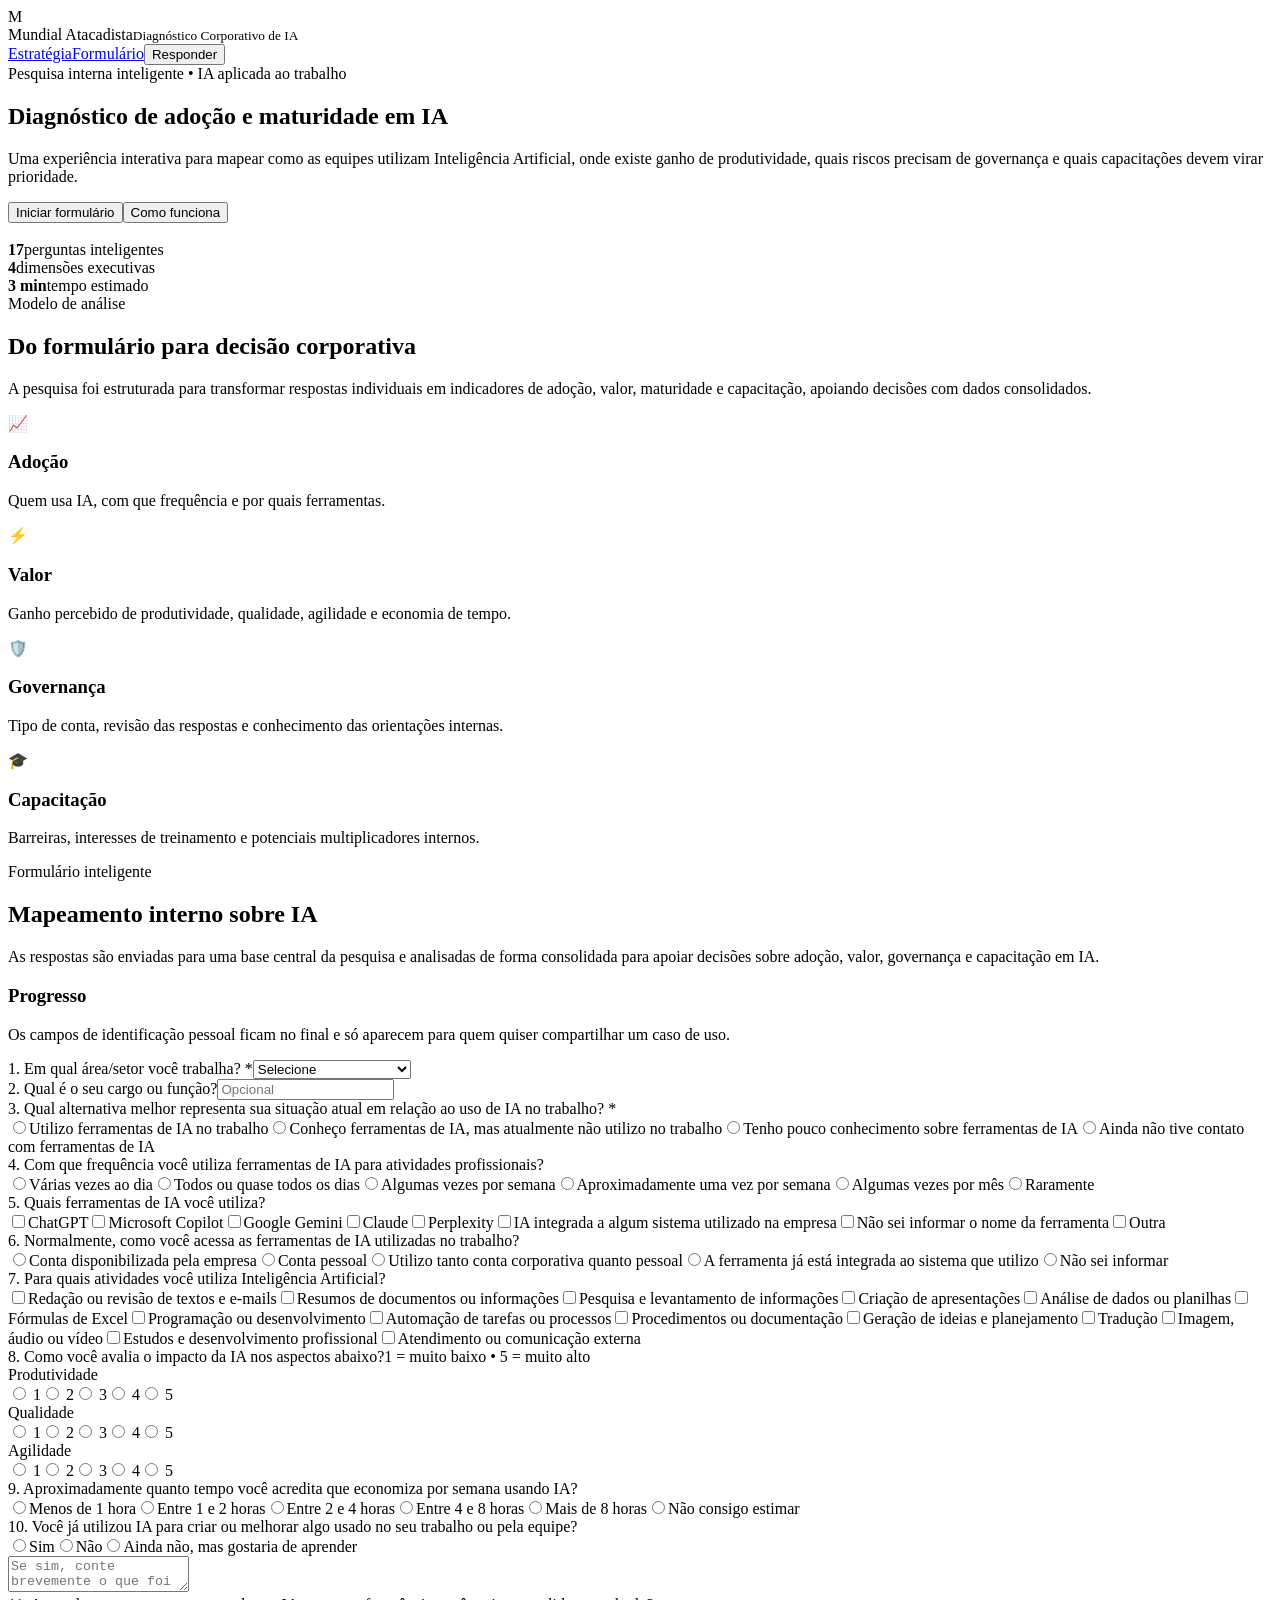
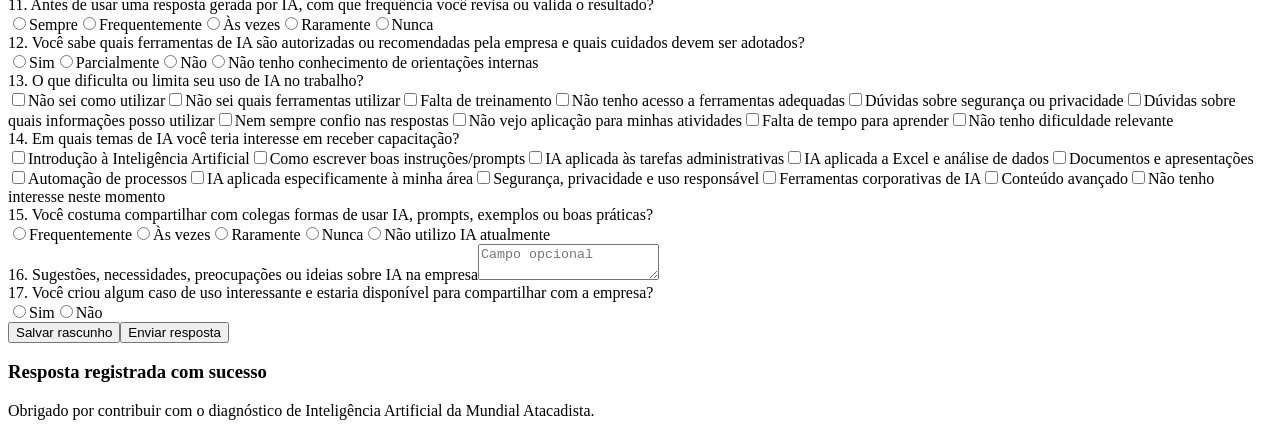
==== index.html @ cc5efcb1 "feat: publicar formulário de diagnóstico de IA" ====
<!doctype html>
<html lang="pt-BR">
<head>
  <meta charset="utf-8" />
  <meta name="viewport" content="width=device-width, initial-scale=1, viewport-fit=cover" />
  <meta name="theme-color" content="#050b18" />
  <title>Mundial Atacadista | Diagnóstico de IA</title>
  <meta name="description" content="Pesquisa corporativa sobre adoção, valor, governança e capacitação em Inteligência Artificial." />
  <link rel="stylesheet" href="assets/styles.css" />
</head>
<body>
  <div class="aurora"></div><div class="particles"></div><div class="confetti" id="confetti"></div>
  <header>
    <nav class="nav">
      <div class="brand"><div class="logo">M</div><div>Mundial Atacadista<small>Diagnóstico Corporativo de IA</small></div></div>
      <div class="navlinks"><a href="#diagnostico">Estratégia</a><a href="#formulario">Formulário</a><button class="cta" onclick="document.querySelector('#formulario').scrollIntoView()">Responder</button></div>
    </nav>
  </header>
  <main>
<section class="hero">
<div>
<span class="kicker"><span class="pulse"></span> Pesquisa interna inteligente • IA aplicada ao trabalho</span>
<h1>Diagnóstico de <span>adoção e maturidade</span> em IA</h1>
<p class="lead">Uma experiência interativa para mapear como as equipes utilizam Inteligência Artificial, onde existe ganho de produtividade, quais riscos precisam de governança e quais capacitações devem virar prioridade.</p>
<div class="hero-actions"><button class="cta" onclick="document.querySelector('#formulario').scrollIntoView()">Iniciar formulário</button><button class="secondary" onclick="document.querySelector('#diagnostico').scrollIntoView()">Como funciona</button></div>
</div>
<div aria-hidden="true" class="hero-art"><img alt="" src="assets/hero-ai-logistica.webp"/><div class="orb o1"></div><div class="orb o2"></div><div class="scan"></div><div class="floating-card"><div class="metric-row"><div class="mini"><b id="heroRespondents">17</b><span>perguntas inteligentes</span></div><div class="mini"><b>4</b><span>dimensões executivas</span></div><div class="mini"><b>3 min</b><span>tempo estimado</span></div></div></div></div>
</section><section class="reveal" id="diagnostico">
<div class="section-head"><div><span class="pill">Modelo de análise</span><h2>Do formulário para decisão corporativa</h2></div><p>A pesquisa foi estruturada para transformar respostas individuais em indicadores de adoção, valor, maturidade e capacitação, apoiando decisões com dados consolidados.</p></div>
<div class="grid four"><article class="card"><div class="icon">📈</div><h3>Adoção</h3><p>Quem usa IA, com que frequência e por quais ferramentas.</p></article><article class="card"><div class="icon">⚡</div><h3>Valor</h3><p>Ganho percebido de produtividade, qualidade, agilidade e economia de tempo.</p></article><article class="card"><div class="icon">🛡️</div><h3>Governança</h3><p>Tipo de conta, revisão das respostas e conhecimento das orientações internas.</p></article><article class="card"><div class="icon">🎓</div><h3>Capacitação</h3><p>Barreiras, interesses de treinamento e potenciais multiplicadores internos.</p></article></div>
</section><section class="reveal" id="formulario">
<div class="section-head"><div><span class="pill">Formulário inteligente</span><h2>Mapeamento interno sobre IA</h2></div><p>As respostas são enviadas para uma base central da pesquisa e analisadas de forma consolidada para apoiar decisões sobre adoção, valor, governança e capacitação em IA.</p></div>
<div class="form-shell">
<aside class="card aside"><h3>Progresso</h3><div class="progress-wrap"><div class="progress-bar" id="progressBar"></div></div><div class="step-list" id="stepList"></div><p class="footer-note">Os campos de identificação pessoal ficam no final e só aparecem para quem quiser compartilhar um caso de uso.</p></aside>
<div>
<form id="aiForm">
<div class="question" data-step="Identificação"><label class="qtitle">1. Em qual área/setor você trabalha? *</label><select name="setor" required><option value="">Selecione</option><option>Administrativo</option><option>Comercial</option><option>Compras</option><option>Contabilidade</option><option>Departamento Pessoal</option><option>Diretoria</option><option>Estoque</option><option>Financeiro</option><option>Fiscal</option><option>Logística</option><option>RH</option><option>TI</option><option>Vendas</option><option>Outro</option></select></div>
<div class="question" data-step="Identificação"><label class="qtitle">2. Qual é o seu cargo ou função?</label><input name="cargo" placeholder="Opcional" type="text"/></div>
<div class="question" data-step="Adoção"><label class="qtitle">3. Qual alternativa melhor representa sua situação atual em relação ao uso de IA no trabalho? *</label><div class="options"><label class="option"><input name="situacao" required type="radio" value="Utilizo ferramentas de IA no trabalho"/>Utilizo ferramentas de IA no trabalho</label><label class="option"><input name="situacao" type="radio" value="Conheço, mas não utilizo no trabalho"/>Conheço ferramentas de IA, mas atualmente não utilizo no trabalho</label><label class="option"><input name="situacao" type="radio" value="Tenho pouco conhecimento"/>Tenho pouco conhecimento sobre ferramentas de IA</label><label class="option"><input name="situacao" type="radio" value="Ainda não tive contato"/>Ainda não tive contato com ferramentas de IA</label></div></div>
<div class="question user-only" data-step="Adoção"><label class="qtitle">4. Com que frequência você utiliza ferramentas de IA para atividades profissionais?</label><div class="options cols"><label class="option"><input name="frequencia" type="radio" value="Várias vezes ao dia"/>Várias vezes ao dia</label><label class="option"><input name="frequencia" type="radio" value="Todos ou quase todos os dias"/>Todos ou quase todos os dias</label><label class="option"><input name="frequencia" type="radio" value="Algumas vezes por semana"/>Algumas vezes por semana</label><label class="option"><input name="frequencia" type="radio" value="Aproximadamente uma vez por semana"/>Aproximadamente uma vez por semana</label><label class="option"><input name="frequencia" type="radio" value="Algumas vezes por mês"/>Algumas vezes por mês</label><label class="option"><input name="frequencia" type="radio" value="Raramente"/>Raramente</label></div></div>
<div class="question user-only" data-step="Ferramentas"><label class="qtitle">5. Quais ferramentas de IA você utiliza?</label><div class="options cols" data-checkgroup="ferramentas"><label class="option"><input name="ferramentas" type="checkbox" value="ChatGPT"/>ChatGPT</label><label class="option"><input name="ferramentas" type="checkbox" value="Microsoft Copilot"/>Microsoft Copilot</label><label class="option"><input name="ferramentas" type="checkbox" value="Google Gemini"/>Google Gemini</label><label class="option"><input name="ferramentas" type="checkbox" value="Claude"/>Claude</label><label class="option"><input name="ferramentas" type="checkbox" value="Perplexity"/>Perplexity</label><label class="option"><input name="ferramentas" type="checkbox" value="IA integrada a sistema da empresa"/>IA integrada a algum sistema utilizado na empresa</label><label class="option"><input name="ferramentas" type="checkbox" value="Não sei informar"/>Não sei informar o nome da ferramenta</label><label class="option"><input name="ferramentas" type="checkbox" value="Outra"/>Outra</label></div></div>
<div class="question user-only" data-step="Governança"><label class="qtitle">6. Normalmente, como você acessa as ferramentas de IA utilizadas no trabalho?</label><div class="options"><label class="option"><input name="acesso" type="radio" value="Conta disponibilizada pela empresa"/>Conta disponibilizada pela empresa</label><label class="option"><input name="acesso" type="radio" value="Conta pessoal"/>Conta pessoal</label><label class="option"><input name="acesso" type="radio" value="Conta corporativa e pessoal"/>Utilizo tanto conta corporativa quanto pessoal</label><label class="option"><input name="acesso" type="radio" value="Integrada ao sistema"/>A ferramenta já está integrada ao sistema que utilizo</label><label class="option"><input name="acesso" type="radio" value="Não sei informar"/>Não sei informar</label></div></div>
<div class="question user-only" data-step="Uso"><label class="qtitle">7. Para quais atividades você utiliza Inteligência Artificial?</label><div class="options cols"><label class="option"><input name="atividades" type="checkbox" value="Redação ou revisão"/>Redação ou revisão de textos e e-mails</label><label class="option"><input name="atividades" type="checkbox" value="Resumos"/>Resumos de documentos ou informações</label><label class="option"><input name="atividades" type="checkbox" value="Pesquisa"/>Pesquisa e levantamento de informações</label><label class="option"><input name="atividades" type="checkbox" value="Apresentações"/>Criação de apresentações</label><label class="option"><input name="atividades" type="checkbox" value="Dados e planilhas"/>Análise de dados ou planilhas</label><label class="option"><input name="atividades" type="checkbox" value="Excel"/>Fórmulas de Excel</label><label class="option"><input name="atividades" type="checkbox" value="Programação"/>Programação ou desenvolvimento</label><label class="option"><input name="atividades" type="checkbox" value="Automação"/>Automação de tarefas ou processos</label><label class="option"><input name="atividades" type="checkbox" value="Procedimentos"/>Procedimentos ou documentação</label><label class="option"><input name="atividades" type="checkbox" value="Ideias e planejamento"/>Geração de ideias e planejamento</label><label class="option"><input name="atividades" type="checkbox" value="Tradução"/>Tradução</label><label class="option"><input name="atividades" type="checkbox" value="Imagem/áudio/vídeo"/>Imagem, áudio ou vídeo</label><label class="option"><input name="atividades" type="checkbox" value="Estudos"/>Estudos e desenvolvimento profissional</label><label class="option"><input name="atividades" type="checkbox" value="Atendimento"/>Atendimento ou comunicação externa</label></div></div>
<div class="question user-only" data-step="Valor"><label class="qtitle">8. Como você avalia o impacto da IA nos aspectos abaixo?</label><span class="hint">1 = muito baixo • 5 = muito alto</span><div class="scale"><div class="aspect">Produtividade</div><label><input name="produtividade" type="radio" value="1"/> 1</label><label><input name="produtividade" type="radio" value="2"/> 2</label><label><input name="produtividade" type="radio" value="3"/> 3</label><label><input name="produtividade" type="radio" value="4"/> 4</label><label><input name="produtividade" type="radio" value="5"/> 5</label><div class="aspect">Qualidade</div><label><input name="qualidade" type="radio" value="1"/> 1</label><label><input name="qualidade" type="radio" value="2"/> 2</label><label><input name="qualidade" type="radio" value="3"/> 3</label><label><input name="qualidade" type="radio" value="4"/> 4</label><label><input name="qualidade" type="radio" value="5"/> 5</label><div class="aspect">Agilidade</div><label><input name="agilidade" type="radio" value="1"/> 1</label><label><input name="agilidade" type="radio" value="2"/> 2</label><label><input name="agilidade" type="radio" value="3"/> 3</label><label><input name="agilidade" type="radio" value="4"/> 4</label><label><input name="agilidade" type="radio" value="5"/> 5</label></div></div>
<div class="question user-only" data-step="Valor"><label class="qtitle">9. Aproximadamente quanto tempo você acredita que economiza por semana usando IA?</label><div class="options cols"><label class="option"><input name="tempo" type="radio" value="Menos de 1 hora"/>Menos de 1 hora</label><label class="option"><input name="tempo" type="radio" value="1 a 2 horas"/>Entre 1 e 2 horas</label><label class="option"><input name="tempo" type="radio" value="2 a 4 horas"/>Entre 2 e 4 horas</label><label class="option"><input name="tempo" type="radio" value="4 a 8 horas"/>Entre 4 e 8 horas</label><label class="option"><input name="tempo" type="radio" value="Mais de 8 horas"/>Mais de 8 horas</label><label class="option"><input name="tempo" type="radio" value="Não consigo estimar"/>Não consigo estimar</label></div></div>
<div class="question user-only" data-step="Casos"><label class="qtitle">10. Você já utilizou IA para criar ou melhorar algo usado no seu trabalho ou pela equipe?</label><div class="options"><label class="option"><input name="criou" type="radio" value="Sim"/>Sim</label><label class="option"><input name="criou" type="radio" value="Não"/>Não</label><label class="option"><input name="criou" type="radio" value="Ainda não, mas gostaria de aprender"/>Ainda não, mas gostaria de aprender</label></div><textarea name="caso" placeholder="Se sim, conte brevemente o que foi criado ou melhorado. Opcional."></textarea></div>
<div class="question user-only" data-step="Governança"><label class="qtitle">11. Antes de usar uma resposta gerada por IA, com que frequência você revisa ou valida o resultado?</label><div class="options cols"><label class="option"><input name="revisao" type="radio" value="Sempre"/>Sempre</label><label class="option"><input name="revisao" type="radio" value="Frequentemente"/>Frequentemente</label><label class="option"><input name="revisao" type="radio" value="Às vezes"/>Às vezes</label><label class="option"><input name="revisao" type="radio" value="Raramente"/>Raramente</label><label class="option"><input name="revisao" type="radio" value="Nunca"/>Nunca</label></div></div>
<div class="question" data-step="Governança"><label class="qtitle">12. Você sabe quais ferramentas de IA são autorizadas ou recomendadas pela empresa e quais cuidados devem ser adotados?</label><div class="options"><label class="option"><input name="orientacao" type="radio" value="Sim"/>Sim</label><label class="option"><input name="orientacao" type="radio" value="Parcialmente"/>Parcialmente</label><label class="option"><input name="orientacao" type="radio" value="Não"/>Não</label><label class="option"><input name="orientacao" type="radio" value="Não tenho conhecimento de orientações internas"/>Não tenho conhecimento de orientações internas</label></div></div>
<div class="question" data-step="Barreiras"><label class="qtitle">13. O que dificulta ou limita seu uso de IA no trabalho?</label><div class="options cols"><label class="option"><input name="barreiras" type="checkbox" value="Não sei como utilizar"/>Não sei como utilizar</label><label class="option"><input name="barreiras" type="checkbox" value="Não sei quais ferramentas usar"/>Não sei quais ferramentas utilizar</label><label class="option"><input name="barreiras" type="checkbox" value="Falta de treinamento"/>Falta de treinamento</label><label class="option"><input name="barreiras" type="checkbox" value="Falta de acesso"/>Não tenho acesso a ferramentas adequadas</label><label class="option"><input name="barreiras" type="checkbox" value="Segurança ou privacidade"/>Dúvidas sobre segurança ou privacidade</label><label class="option"><input name="barreiras" type="checkbox" value="Uso de informações corporativas"/>Dúvidas sobre quais informações posso utilizar</label><label class="option"><input name="barreiras" type="checkbox" value="Confiança nas respostas"/>Nem sempre confio nas respostas</label><label class="option"><input name="barreiras" type="checkbox" value="Não vejo aplicação"/>Não vejo aplicação para minhas atividades</label><label class="option"><input name="barreiras" type="checkbox" value="Falta de tempo"/>Falta de tempo para aprender</label><label class="option"><input name="barreiras" type="checkbox" value="Nenhuma dificuldade relevante"/>Não tenho dificuldade relevante</label></div></div>
<div class="question" data-step="Capacitação"><label class="qtitle">14. Em quais temas de IA você teria interesse em receber capacitação?</label><div class="options cols"><label class="option"><input name="capacitacao" type="checkbox" value="Introdução à IA"/>Introdução à Inteligência Artificial</label><label class="option"><input name="capacitacao" type="checkbox" value="Prompts"/>Como escrever boas instruções/prompts</label><label class="option"><input name="capacitacao" type="checkbox" value="Tarefas administrativas"/>IA aplicada às tarefas administrativas</label><label class="option"><input name="capacitacao" type="checkbox" value="Excel e dados"/>IA aplicada a Excel e análise de dados</label><label class="option"><input name="capacitacao" type="checkbox" value="Documentos e apresentações"/>Documentos e apresentações</label><label class="option"><input name="capacitacao" type="checkbox" value="Automação de processos"/>Automação de processos</label><label class="option"><input name="capacitacao" type="checkbox" value="IA por área"/>IA aplicada especificamente à minha área</label><label class="option"><input name="capacitacao" type="checkbox" value="Uso responsável"/>Segurança, privacidade e uso responsável</label><label class="option"><input name="capacitacao" type="checkbox" value="Ferramentas corporativas"/>Ferramentas corporativas de IA</label><label class="option"><input name="capacitacao" type="checkbox" value="Avançado"/>Conteúdo avançado</label><label class="option"><input name="capacitacao" type="checkbox" value="Sem interesse"/>Não tenho interesse neste momento</label></div></div>
<div class="question" data-step="Cultura"><label class="qtitle">15. Você costuma compartilhar com colegas formas de usar IA, prompts, exemplos ou boas práticas?</label><div class="options cols"><label class="option"><input name="compartilha" type="radio" value="Frequentemente"/>Frequentemente</label><label class="option"><input name="compartilha" type="radio" value="Às vezes"/>Às vezes</label><label class="option"><input name="compartilha" type="radio" value="Raramente"/>Raramente</label><label class="option"><input name="compartilha" type="radio" value="Nunca"/>Nunca</label><label class="option"><input name="compartilha" type="radio" value="Não utilizo IA atualmente"/>Não utilizo IA atualmente</label></div></div>
<div class="question" data-step="Sugestões"><label class="qtitle">16. Sugestões, necessidades, preocupações ou ideias sobre IA na empresa</label><textarea name="sugestao" placeholder="Campo opcional"></textarea></div>
<div class="question" data-step="Multiplicadores"><label class="qtitle">17. Você criou algum caso de uso interessante e estaria disponível para compartilhar com a empresa?</label><div class="options"><label class="option"><input name="multiplicador" type="radio" value="Sim"/>Sim</label><label class="option"><input name="multiplicador" type="radio" value="Não"/>Não</label></div><div class="hidden" id="contactFields" style="margin-top:14px;display:none"><input name="nome" placeholder="Nome" type="text"/><br/><br/><input name="contato" placeholder="Contato corporativo" type="text"/></div></div>
<div class="form-actions"><button class="secondary" id="saveDraft" type="button">Salvar rascunho</button><button class="cta" type="submit">Enviar resposta</button></div>
</form>
<div class="success" id="success"><h3>Resposta registrada com sucesso</h3><p>Obrigado por contribuir com o diagnóstico de Inteligência Artificial da Mundial Atacadista.</p></div>
</div>
</div>
</section>
  </main>
  <script src="assets/public.js"></script>
</body>
</html>
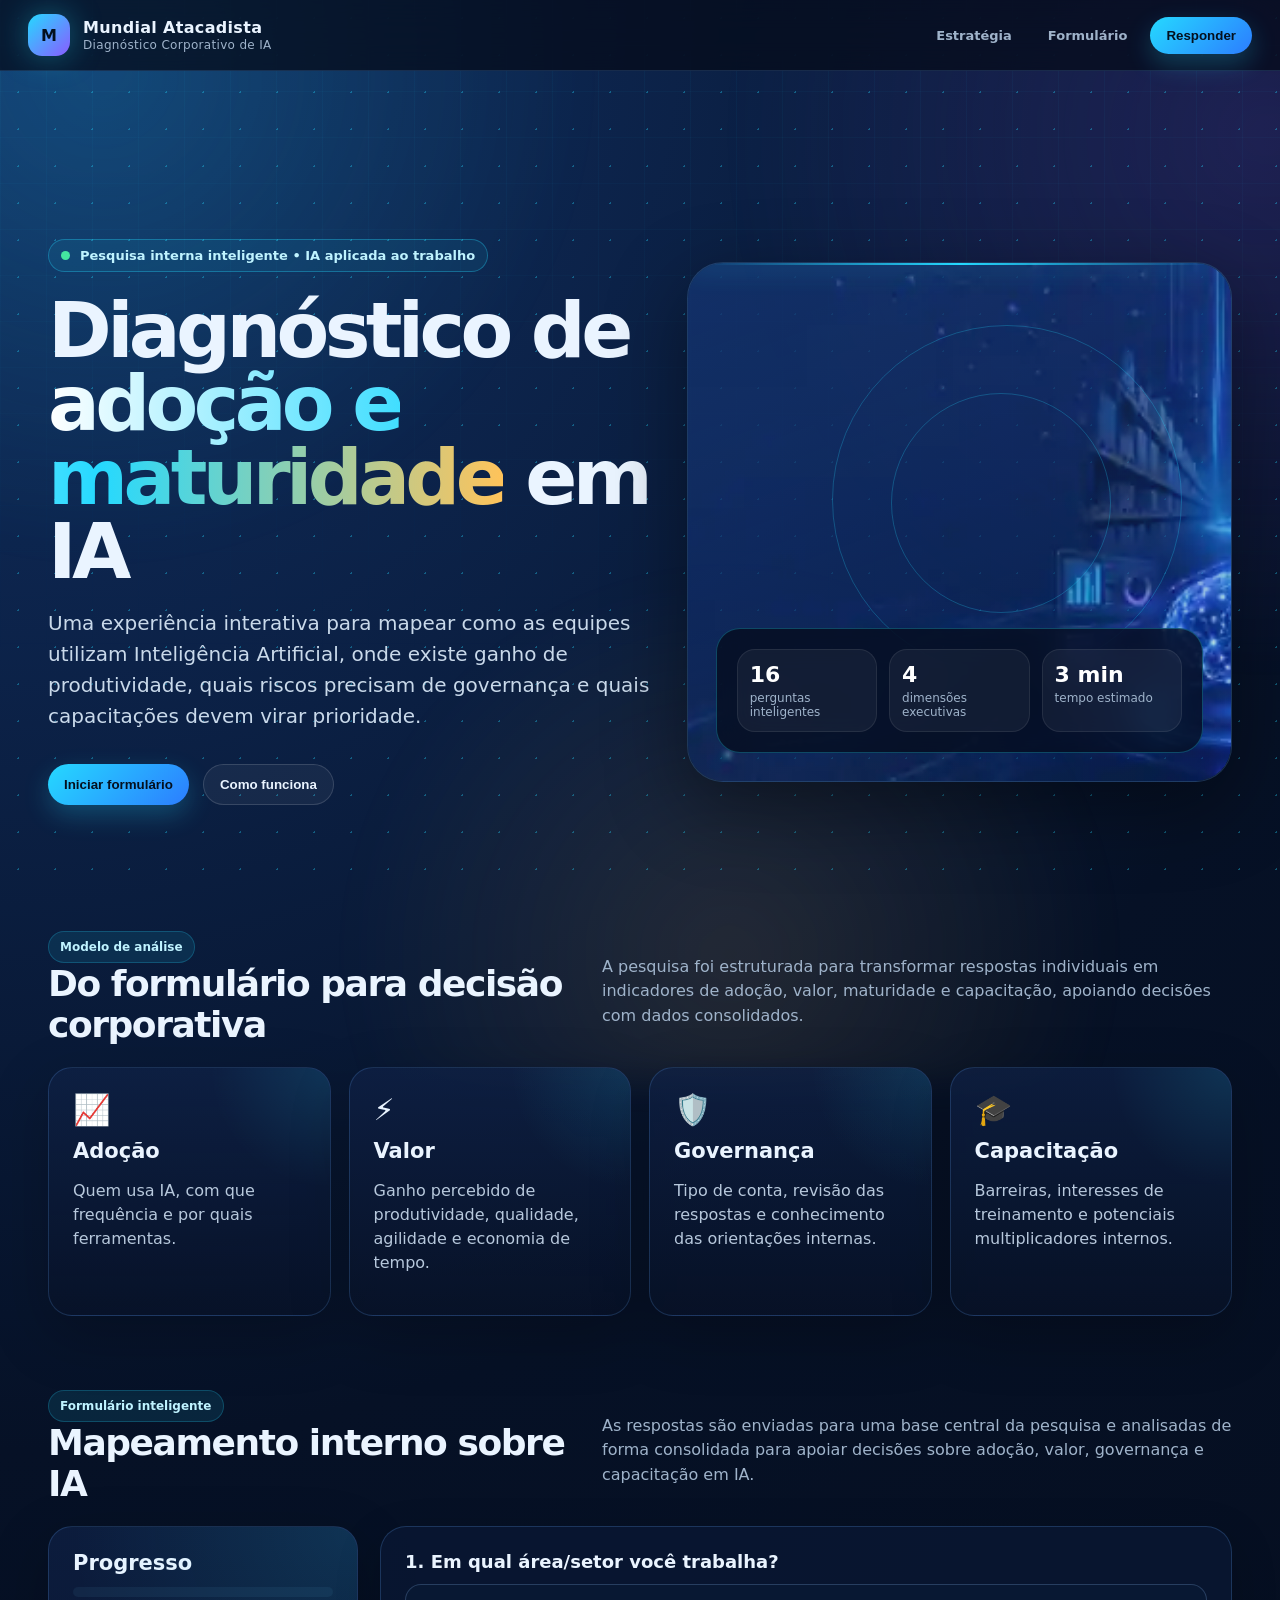
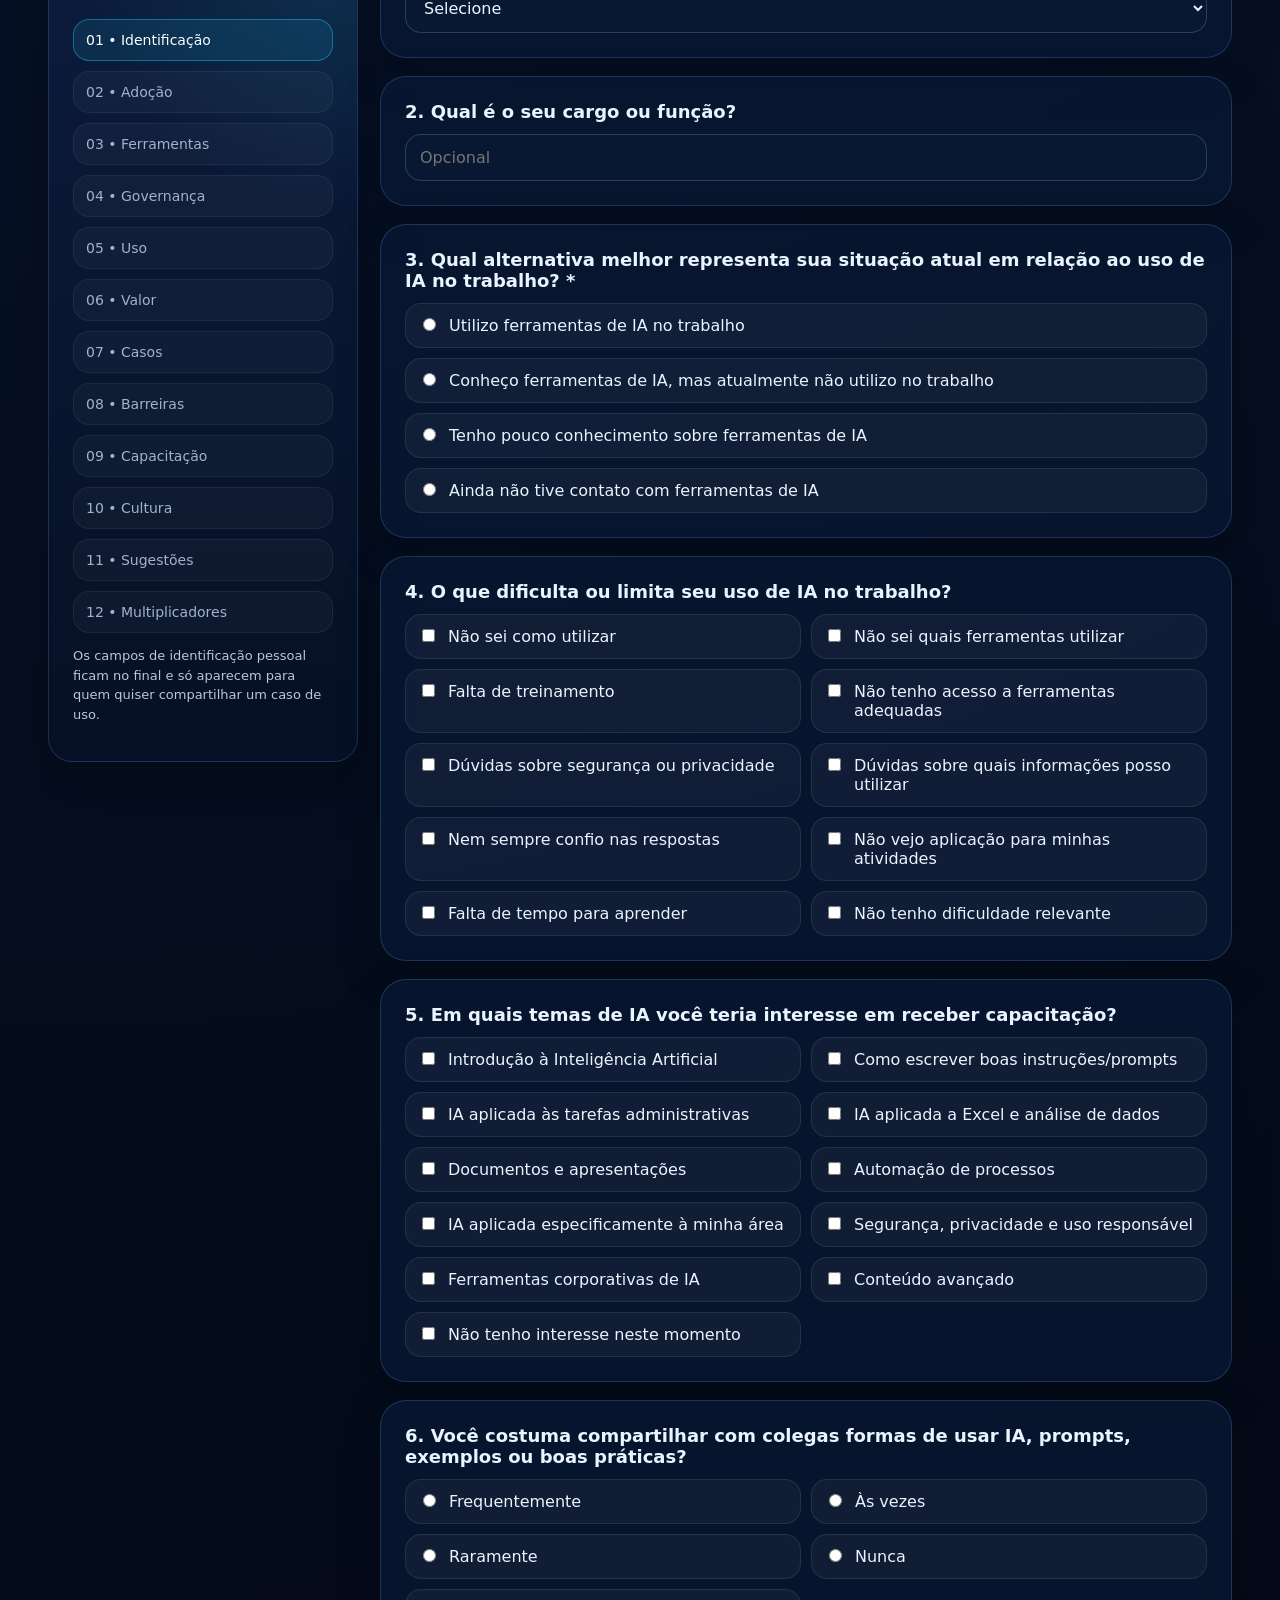
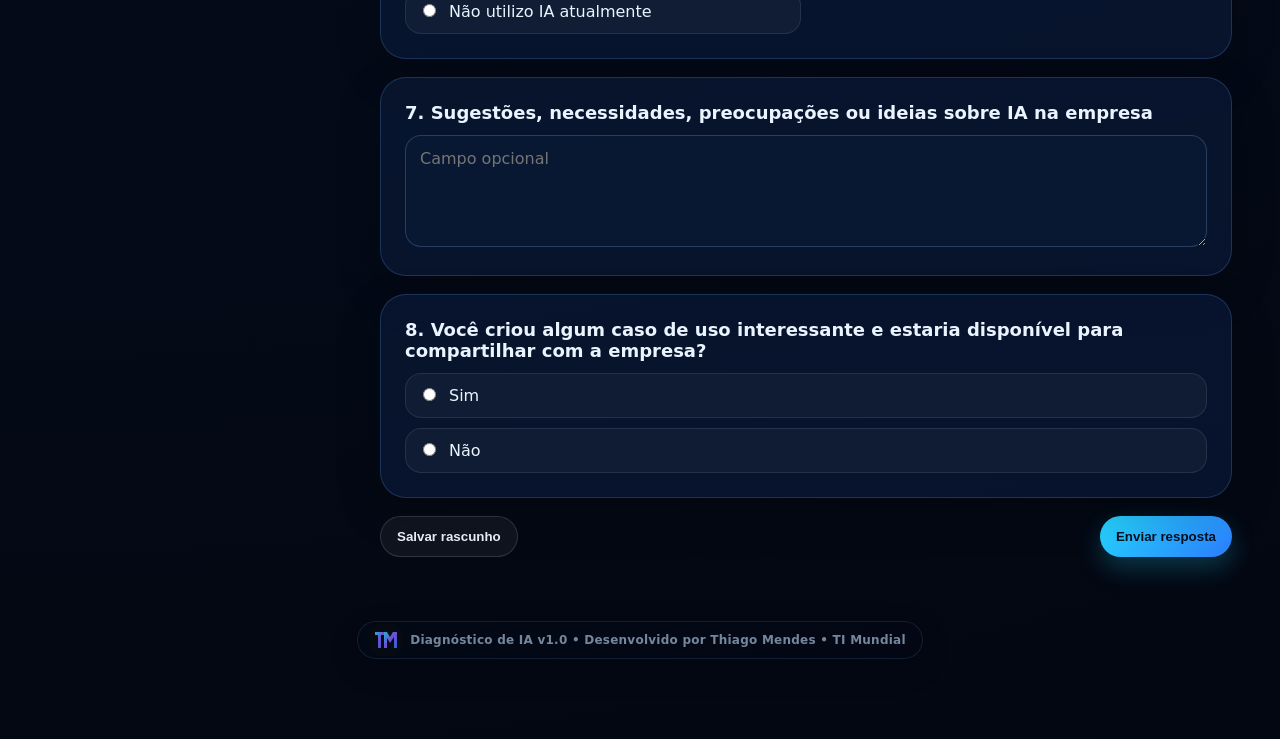
==== commit 7f24a3ad: "Add favicon and apple touch icon links Added favicon links for different sizes and apple touch icon." ====
--- a/index.html
+++ b/index.html
@@ -6,6 +6,11 @@
   <meta name="theme-color" content="#050b18" />
   <title>Mundial Atacadista | Diagnóstico de IA</title>
   <meta name="description" content="Pesquisa corporativa sobre adoção, valor, governança e capacitação em Inteligência Artificial." />
+
+  <link rel="icon" type="image/png" sizes="32x32" href="/favicon-32.png">
+  <link rel="icon" type="image/png" sizes="64x64" href="/favicon-64.png">
+  <link rel="apple-touch-icon" href="/favicon-64.png">
+
   <link rel="stylesheet" href="assets/styles.css" />
 </head>
 <body>
@@ -60,4 +65,4 @@
   </main>
   <script src="assets/public.js"></script>
 </body>
-</html>+</html>
--- a/assets/styles.css
+++ b/assets/styles.css
@@ -0,0 +1,2 @@
+:root{--bg:#050b18;--bg2:#071225;--panel:#0b1730cc;--panel2:#0f2146e6;--text:#eaf4ff;--muted:#9fb3ca;--cyan:#25d9ff;--blue:#2c7dff;--violet:#8a5cff;--gold:#ffc35a;--green:#44e6a0;--danger:#ff6b8a;--line:#203b66;--white:#fff;--shadow:0 24px 80px rgba(0,0,0,.42);--radius:24px}*{box-sizing:border-box}html{scroll-behavior:smooth}body{margin:0;font-family:Inter,ui-sans-serif,system-ui,-apple-system,Segoe UI,Roboto,Arial,sans-serif;background:radial-gradient(circle at top left,#113166 0,#061126 35%,#030711 100%);color:var(--text);min-height:100vh;overflow-x:hidden}body:before{content:"";position:fixed;inset:0;pointer-events:none;background:linear-gradient(90deg,rgba(37,217,255,.06) 1px,transparent 1px),linear-gradient(0deg,rgba(37,217,255,.05) 1px,transparent 1px);background-size:46px 46px;mask-image:linear-gradient(to bottom,rgba(0,0,0,.8),transparent 75%);z-index:-3}.aurora{position:fixed;inset:-20%;background:radial-gradient(circle at 20% 20%,rgba(37,217,255,.16),transparent 28%),radial-gradient(circle at 85% 25%,rgba(138,92,255,.18),transparent 30%),radial-gradient(circle at 55% 90%,rgba(255,195,90,.11),transparent 26%);filter:blur(18px);animation:floatBg 12s ease-in-out infinite alternate;z-index:-4}@keyframes floatBg{from{transform:translate3d(-1%,0,0) scale(1)}to{transform:translate3d(2%,-2%,0) scale(1.04)}}.particles{position:fixed;inset:0;pointer-events:none;z-index:-2;opacity:.45;background-image:radial-gradient(circle,rgba(37,217,255,.75) 1px,transparent 1px);background-size:37px 37px;animation:drift 36s linear infinite}@keyframes drift{to{background-position:400px -300px}}header{position:sticky;top:0;z-index:10;padding:14px 28px;background:rgba(5,11,24,.72);backdrop-filter:blur(20px);border-bottom:1px solid rgba(88,142,210,.22)}.nav{max-width:1240px;margin:auto;display:flex;align-items:center;justify-content:space-between;gap:18px}.brand{display:flex;align-items:center;gap:13px;font-weight:800;letter-spacing:.02em}.logo{width:42px;height:42px;border-radius:14px;display:grid;place-items:center;background:linear-gradient(135deg,var(--cyan),var(--violet));box-shadow:0 0 32px rgba(37,217,255,.35);font-weight:900;color:#04101e}.brand small{display:block;font-weight:500;color:var(--muted);font-size:12px;margin-top:1px}.navlinks{display:flex;gap:10px;align-items:center;flex-wrap:wrap}.navlinks a,.ghost{color:var(--muted);text-decoration:none;padding:10px 12px;border-radius:999px;border:1px solid transparent;background:transparent;font-weight:700;font-size:13px;cursor:pointer}.navlinks a:hover,.ghost:hover{color:var(--text);border-color:rgba(37,217,255,.28);background:rgba(37,217,255,.08)}.cta{border:0;border-radius:999px;padding:11px 16px;background:linear-gradient(135deg,var(--cyan),var(--blue));color:#04101e;font-weight:900;cursor:pointer;box-shadow:0 10px 26px rgba(37,217,255,.24)}main{max-width:1240px;margin:auto;padding:42px 28px 80px}.hero{min-height:670px;display:grid;grid-template-columns:1.05fr .95fr;gap:36px;align-items:center}.kicker{display:inline-flex;align-items:center;gap:10px;padding:8px 12px;border:1px solid rgba(37,217,255,.32);border-radius:999px;background:rgba(37,217,255,.08);color:#bff3ff;font-weight:800;font-size:13px}.pulse{width:9px;height:9px;border-radius:50%;background:var(--green);box-shadow:0 0 0 0 rgba(68,230,160,.6);animation:pulse 1.8s infinite}@keyframes pulse{70%{box-shadow:0 0 0 12px rgba(68,230,160,0)}}h1{font-size:clamp(42px,6vw,84px);line-height:.96;margin:22px 0 18px;letter-spacing:-.06em}h1 span{background:linear-gradient(90deg,#fff,var(--cyan),var(--gold));-webkit-background-clip:text;background-clip:text;color:transparent}.lead{font-size:20px;line-height:1.55;color:#c9d9ea;max-width:680px}.hero-actions{display:flex;gap:14px;margin-top:32px;flex-wrap:wrap}.hero-art{position:relative;min-height:520px;border-radius:36px;background:linear-gradient(160deg,rgba(15,33,70,.82),rgba(3,7,17,.5));box-shadow:var(--shadow);overflow:hidden;border:1px solid rgba(90,160,235,.25)}.hero-art img{position:absolute;inset:0;width:100%;height:100%;object-fit:cover;opacity:.86;mix-blend-mode:screen}.orb{position:absolute;border:1px solid rgba(37,217,255,.25);border-radius:50%;animation:spin 18s linear infinite}.orb.o1{width:350px;height:350px;right:9%;top:12%}.orb.o2{width:220px;height:220px;right:22%;top:25%;animation-direction:reverse}.scan{position:absolute;left:0;right:0;height:2px;background:linear-gradient(90deg,transparent,var(--cyan),transparent);animation:scan 4s linear infinite;box-shadow:0 0 26px var(--cyan)}@keyframes scan{from{top:-2px}to{top:100%}}@keyframes spin{to{transform:rotate(360deg)}}.floating-card{position:absolute;left:28px;bottom:28px;right:28px;padding:20px;border-radius:24px;background:rgba(5,11,24,.72);border:1px solid rgba(37,217,255,.28);backdrop-filter:blur(18px)}.metric-row{display:grid;grid-template-columns:repeat(3,1fr);gap:12px}.mini{padding:12px;border-radius:18px;background:rgba(255,255,255,.05);border:1px solid rgba(255,255,255,.08)}.mini b{font-size:22px;color:#fff}.mini span{display:block;color:var(--muted);font-size:12px;margin-top:4px}section{margin-top:74px}.section-head{display:flex;justify-content:space-between;gap:20px;align-items:end;margin-bottom:22px}.section-head h2{font-size:36px;margin:0;letter-spacing:-.04em}.section-head p{color:var(--muted);max-width:630px;line-height:1.55}.grid{display:grid;gap:18px}.grid.four{grid-template-columns:repeat(4,1fr)}.grid.two{grid-template-columns:repeat(2,1fr)}.card{position:relative;padding:24px;border-radius:var(--radius);background:linear-gradient(180deg,rgba(15,33,70,.72),rgba(8,18,39,.66));border:1px solid rgba(94,153,230,.22);box-shadow:0 20px 60px rgba(0,0,0,.22);overflow:hidden}.card:before{content:"";position:absolute;inset:0;background:radial-gradient(circle at top right,rgba(37,217,255,.12),transparent 32%);pointer-events:none}.card h3{margin:0 0 8px;font-size:21px}.card p,.card li{color:#b7c8dc;line-height:1.5}.icon{font-size:30px;margin-bottom:12px}.pill{display:inline-flex;align-items:center;gap:8px;padding:8px 11px;border-radius:999px;background:rgba(37,217,255,.1);border:1px solid rgba(37,217,255,.22);color:#bff3ff;font-weight:800;font-size:12px}.form-shell{display:grid;grid-template-columns:310px 1fr;gap:22px}.aside{position:sticky;top:92px;align-self:start}.progress-wrap{height:10px;border-radius:99px;background:#122747;overflow:hidden;margin:12px 0 22px}.progress-bar{height:100%;width:0%;background:linear-gradient(90deg,var(--cyan),var(--violet),var(--gold));transition:.35s}.step-list{display:grid;gap:10px}.step-item{padding:12px;border-radius:16px;color:var(--muted);border:1px solid rgba(255,255,255,.06);background:rgba(255,255,255,.03);font-size:14px}.step-item.active{color:#fff;border-color:rgba(37,217,255,.38);background:rgba(37,217,255,.1)}form{display:grid;gap:18px}.question{padding:24px;border-radius:26px;background:rgba(10,24,52,.78);border:1px solid rgba(98,162,235,.23);box-shadow:0 16px 46px rgba(0,0,0,.2);animation:rise .55s both}.question.hidden{display:none}@keyframes rise{from{opacity:0;transform:translateY(14px)}to{opacity:1;transform:none}}label.qtitle{display:block;font-size:18px;font-weight:900;margin-bottom:12px}.hint{display:block;color:var(--muted);font-size:13px;margin-top:-6px;margin-bottom:12px}.options{display:grid;gap:10px}.options.cols{grid-template-columns:repeat(2,minmax(0,1fr))}.option{display:flex;gap:10px;align-items:flex-start;padding:12px;border:1px solid rgba(255,255,255,.09);border-radius:16px;background:rgba(255,255,255,.04);cursor:pointer;transition:.2s}.option:hover{border-color:rgba(37,217,255,.35);transform:translateY(-1px)}input[type="radio"],input[type="checkbox"]{accent-color:#25d9ff;margin-top:2px}input[type="text"],select,textarea{width:100%;border:1px solid rgba(130,175,232,.25);background:#081833;color:var(--text);border-radius:16px;padding:13px 14px;font:inherit;outline:none}textarea{min-height:112px;resize:vertical}input:focus,select:focus,textarea:focus{border-color:var(--cyan);box-shadow:0 0 0 4px rgba(37,217,255,.12)}.scale{display:grid;grid-template-columns:1.1fr repeat(5,72px);gap:8px;align-items:center}.scale>div{padding:10px;border-radius:14px;background:rgba(255,255,255,.04);text-align:center}.scale .aspect{text-align:left;color:#dbeaff;font-weight:800}.form-actions{display:flex;justify-content:space-between;gap:14px;flex-wrap:wrap}.secondary{border:1px solid rgba(255,255,255,.14);border-radius:999px;padding:12px 16px;background:rgba(255,255,255,.05);color:var(--text);font-weight:850;cursor:pointer}.success{display:none;padding:24px;border-radius:28px;background:linear-gradient(135deg,rgba(68,230,160,.14),rgba(37,217,255,.08));border:1px solid rgba(68,230,160,.36);margin-top:18px}.success.show{display:block}.footer-note{color:var(--muted);font-size:13px;line-height:1.55}.reveal{opacity:0;transform:translateY(24px);transition:.8s}.reveal.visible{opacity:1;transform:none}.confetti{position:fixed;inset:0;pointer-events:none;z-index:99}.spark{position:absolute;width:8px;height:14px;background:var(--cyan);animation:fall 1.1s linear forwards}@keyframes fall{to{transform:translateY(100vh) rotate(720deg);opacity:0}}@media(max-width:980px){.hero,.form-shell{grid-template-columns:1fr}.hero{min-height:auto}.hero-art{min-height:430px}.grid.four{grid-template-columns:repeat(2,1fr)}.aside{position:relative;top:auto}.scale{grid-template-columns:1fr repeat(5,48px)}.options.cols{grid-template-columns:1fr}.navlinks{display:none}}@media(max-width:640px){main{padding:28px 16px 60px}header{padding:12px 16px}.grid.four,.grid.two{grid-template-columns:1fr}.metric-row{grid-template-columns:1fr}.scale{grid-template-columns:1fr}.scale>div{text-align:left}}img{max-width:100%}button,input,select,textarea{touch-action:manipulation}@media(max-width:760px){.section-head{display:block}.section-head p{margin-top:10px}h1{font-size:clamp(40px,12vw,60px)}.lead{font-size:17px}.hero{gap:22px}.hero-art{min-height:380px}.floating-card{left:16px;right:16px;bottom:16px;padding:14px}.question{padding:19px;border-radius:22px}.option{min-height:48px;align-items:center}input[type="radio"],input[type="checkbox"]{width:19px;height:19px;flex:0 0 auto}input[type="text"],select,textarea{font-size:16px;min-height:48px}.cta,.secondary,.ghost{min-height:46px}.form-actions .cta,.form-actions .secondary{flex:1 1 160px}.aside{position:relative}.step-list{grid-template-columns:repeat(2,minmax(0,1fr))}}@media(max-width:430px){header{padding-left:max(12px,env(safe-area-inset-left));padding-right:max(12px,env(safe-area-inset-right))}main{padding-left:max(14px,env(safe-area-inset-left));padding-right:max(14px,env(safe-area-inset-right))}.brand small{display:none}.logo{width:38px;height:38px}.hero-art{min-height:330px;border-radius:28px}.floating-card .metric-row{grid-template-columns:repeat(3,1fr)}.mini{padding:9px}.mini b{font-size:18px}.mini span{font-size:10px}.step-list{grid-template-columns:1fr}}@media(prefers-reduced-motion:reduce){*,*:before,*:after{animation-duration:.01ms!important;animation-iteration-count:1!important;scroll-behavior:auto!important;transition-duration:.01ms!important}}
+main::after{content:"Diagnóstico de IA v1.0 • Desenvolvido por Thiago Mendes • TI Mundial";display:block;width:fit-content;max-width:100%;margin:64px auto 0;padding:10px 16px 10px 52px;border:1px solid rgba(94,153,230,.18);border-radius:999px;background-color:rgba(5,11,24,.56);background-image:url("data:image/svg+xml,%3Csvg xmlns='http://www.w3.org/2000/svg' width='32' height='32' viewBox='0 0 32 32'%3E%3Cdefs%3E%3ClinearGradient id='g' x1='0' y1='0' x2='1' y2='1'%3E%3Cstop stop-color='%2325d9ff'/%3E%3Cstop offset='.5' stop-color='%238a5cff'/%3E%3Cstop offset='1' stop-color='%232c7dff'/%3E%3C/linearGradient%3E%3C/defs%3E%3Crect width='32' height='32' rx='9' fill='%23070b14'/%3E%3Cpath d='M5 8h9v3h-3v13H8V11H5z' fill='url(%23g)'/%3E%3Cpath d='M14 8h3l3 5 3-5h4v16h-3V13l-4 6-3-5v10h-3z' fill='url(%23g)'/%3E%3C/svg%3E");background-repeat:no-repeat;background-position:12px center;box-shadow:0 10px 34px rgba(0,0,0,.22);color:#8fa4bc;font-size:12px;font-weight:700;letter-spacing:.02em;line-height:1.35;text-align:center;opacity:.82}main::after:hover{opacity:1;border-color:rgba(37,217,255,.28)}@media(max-width:640px){main::after{margin-top:44px;padding:10px 13px 10px 46px;font-size:10.5px;background-size:28px 28px;background-position:10px center;border-radius:18px}}
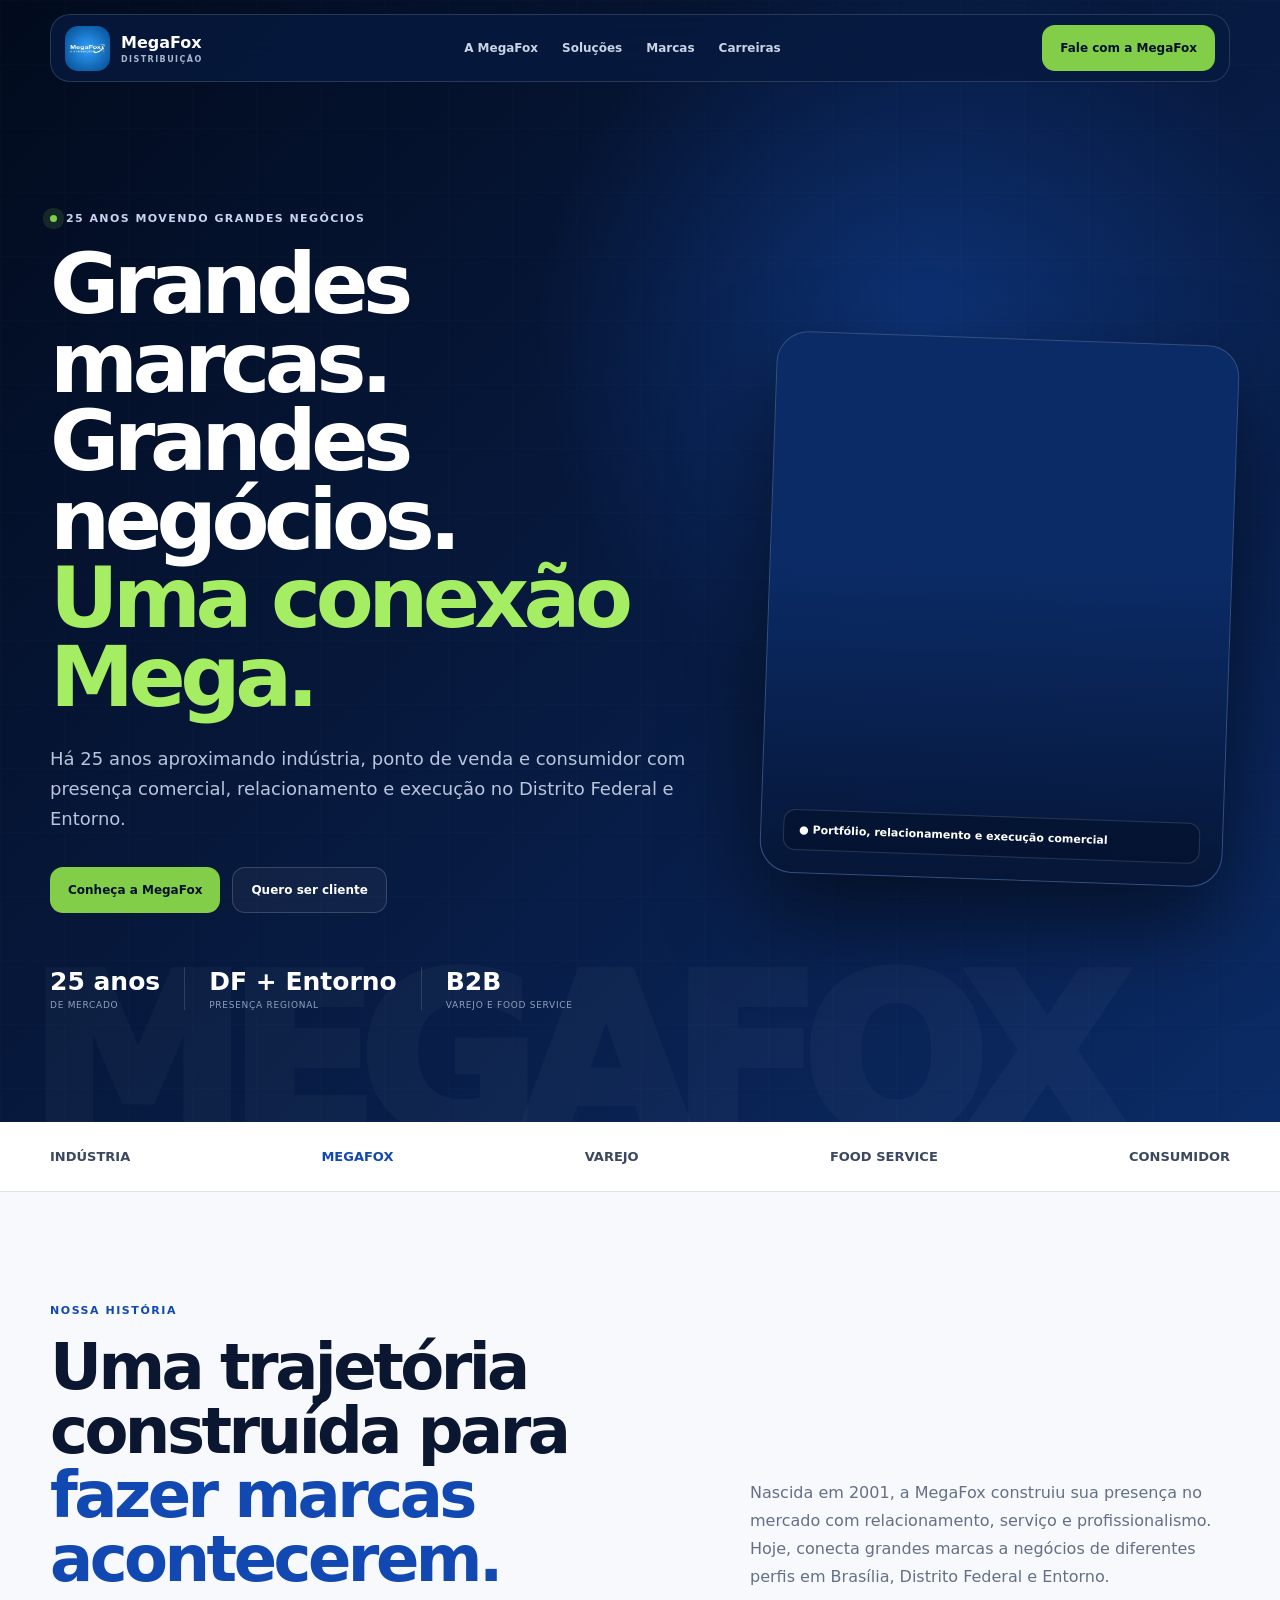
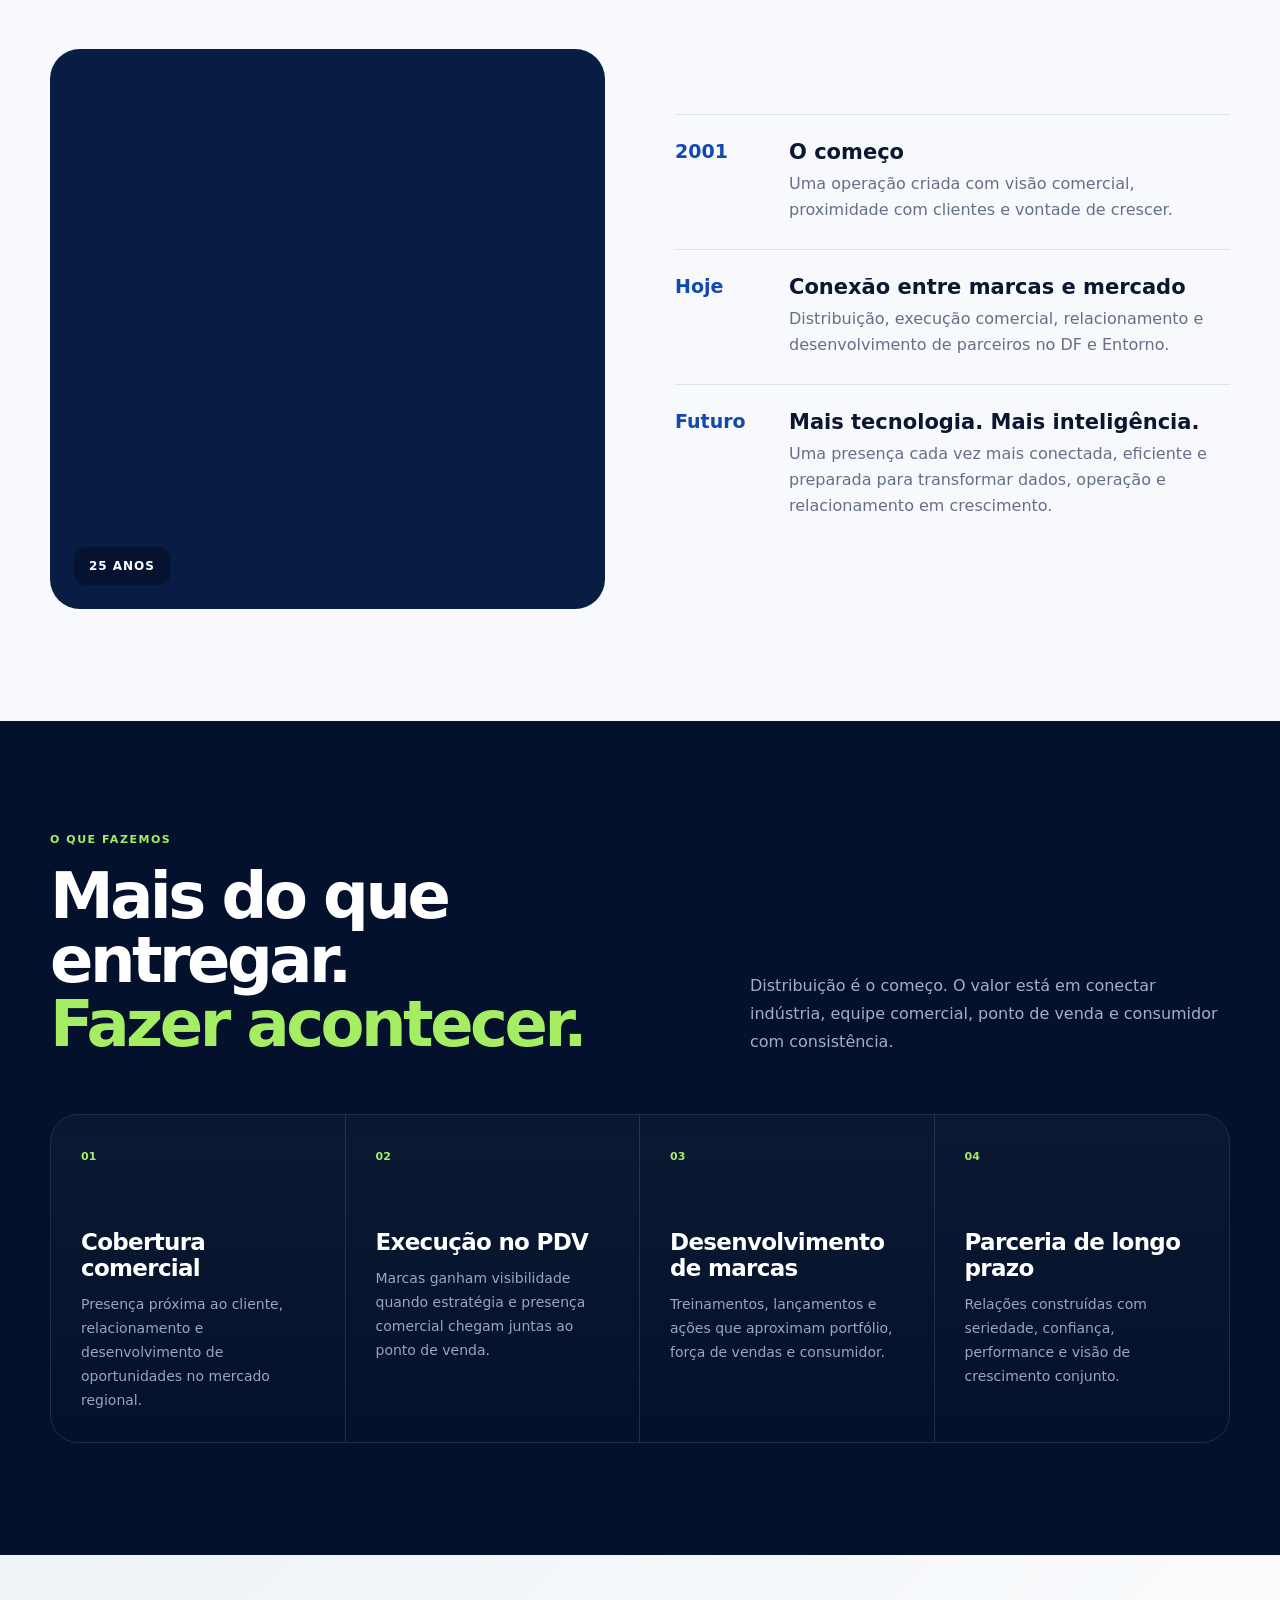
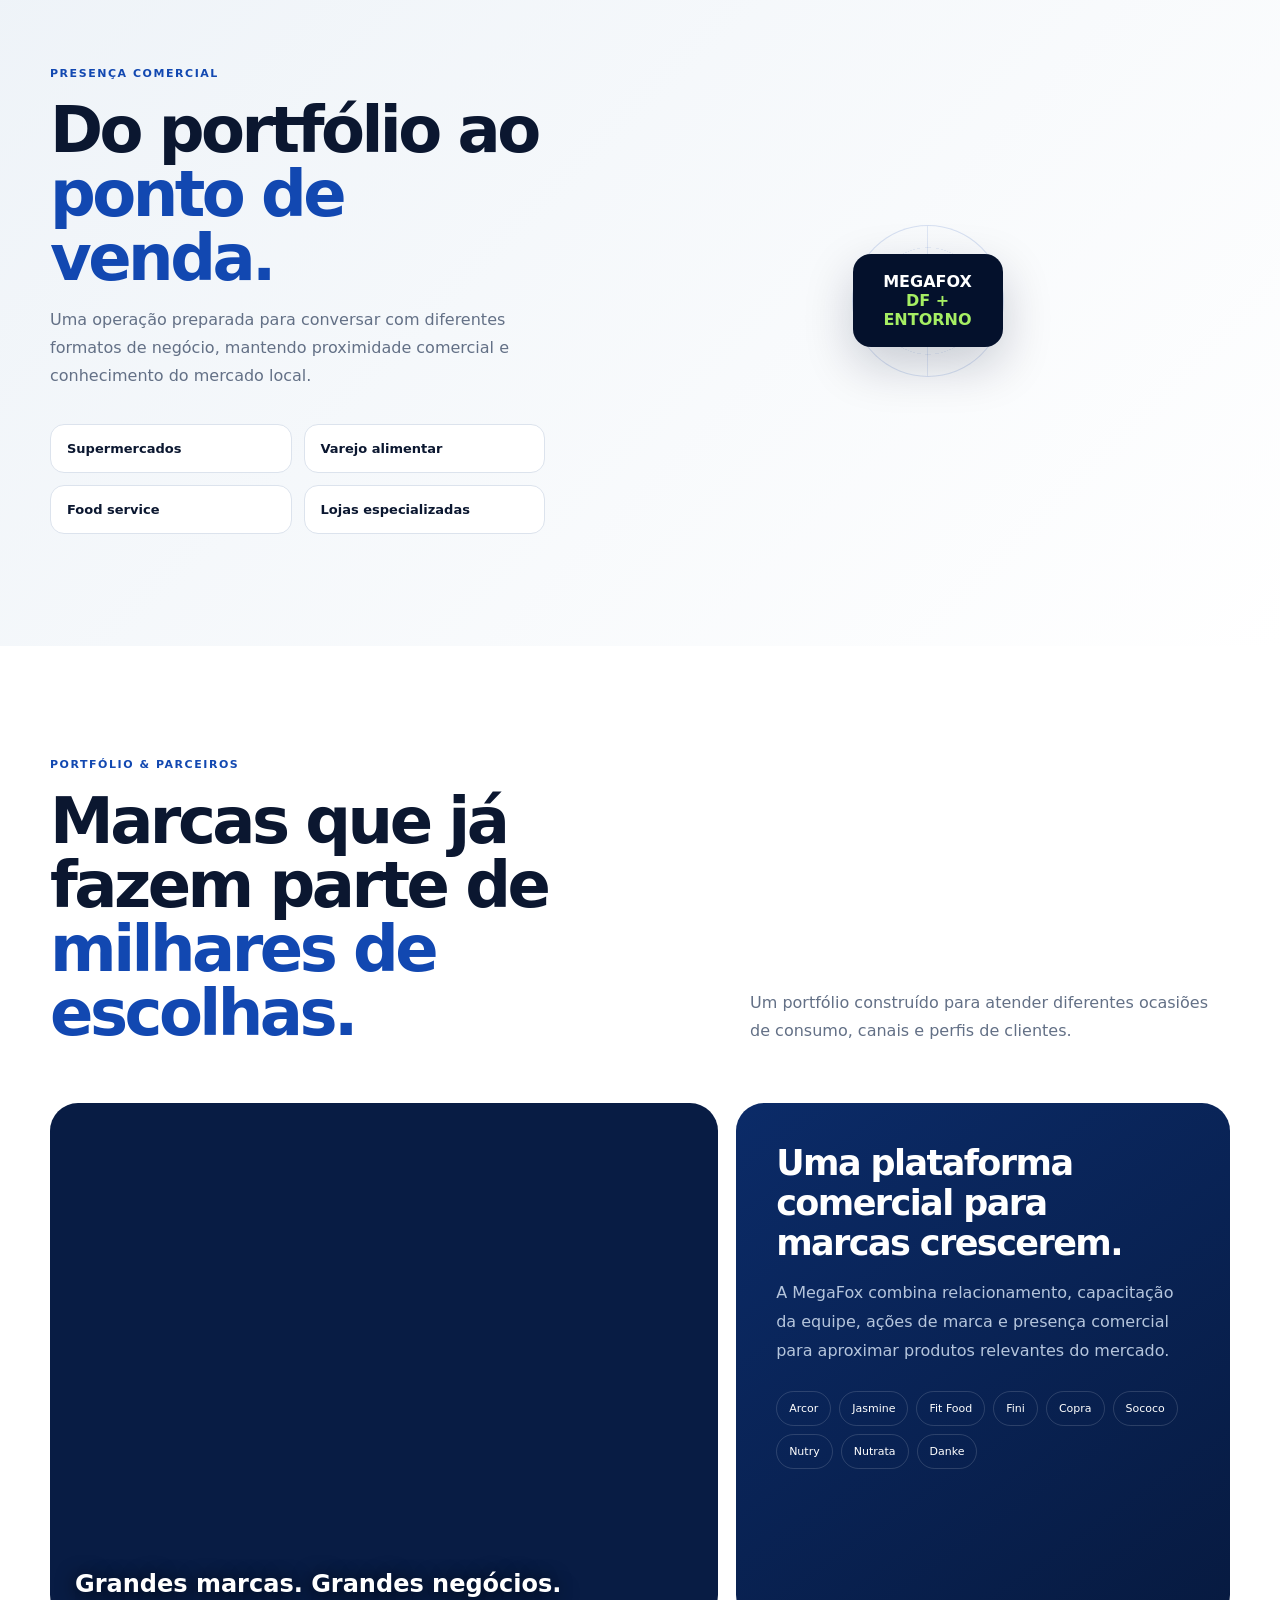
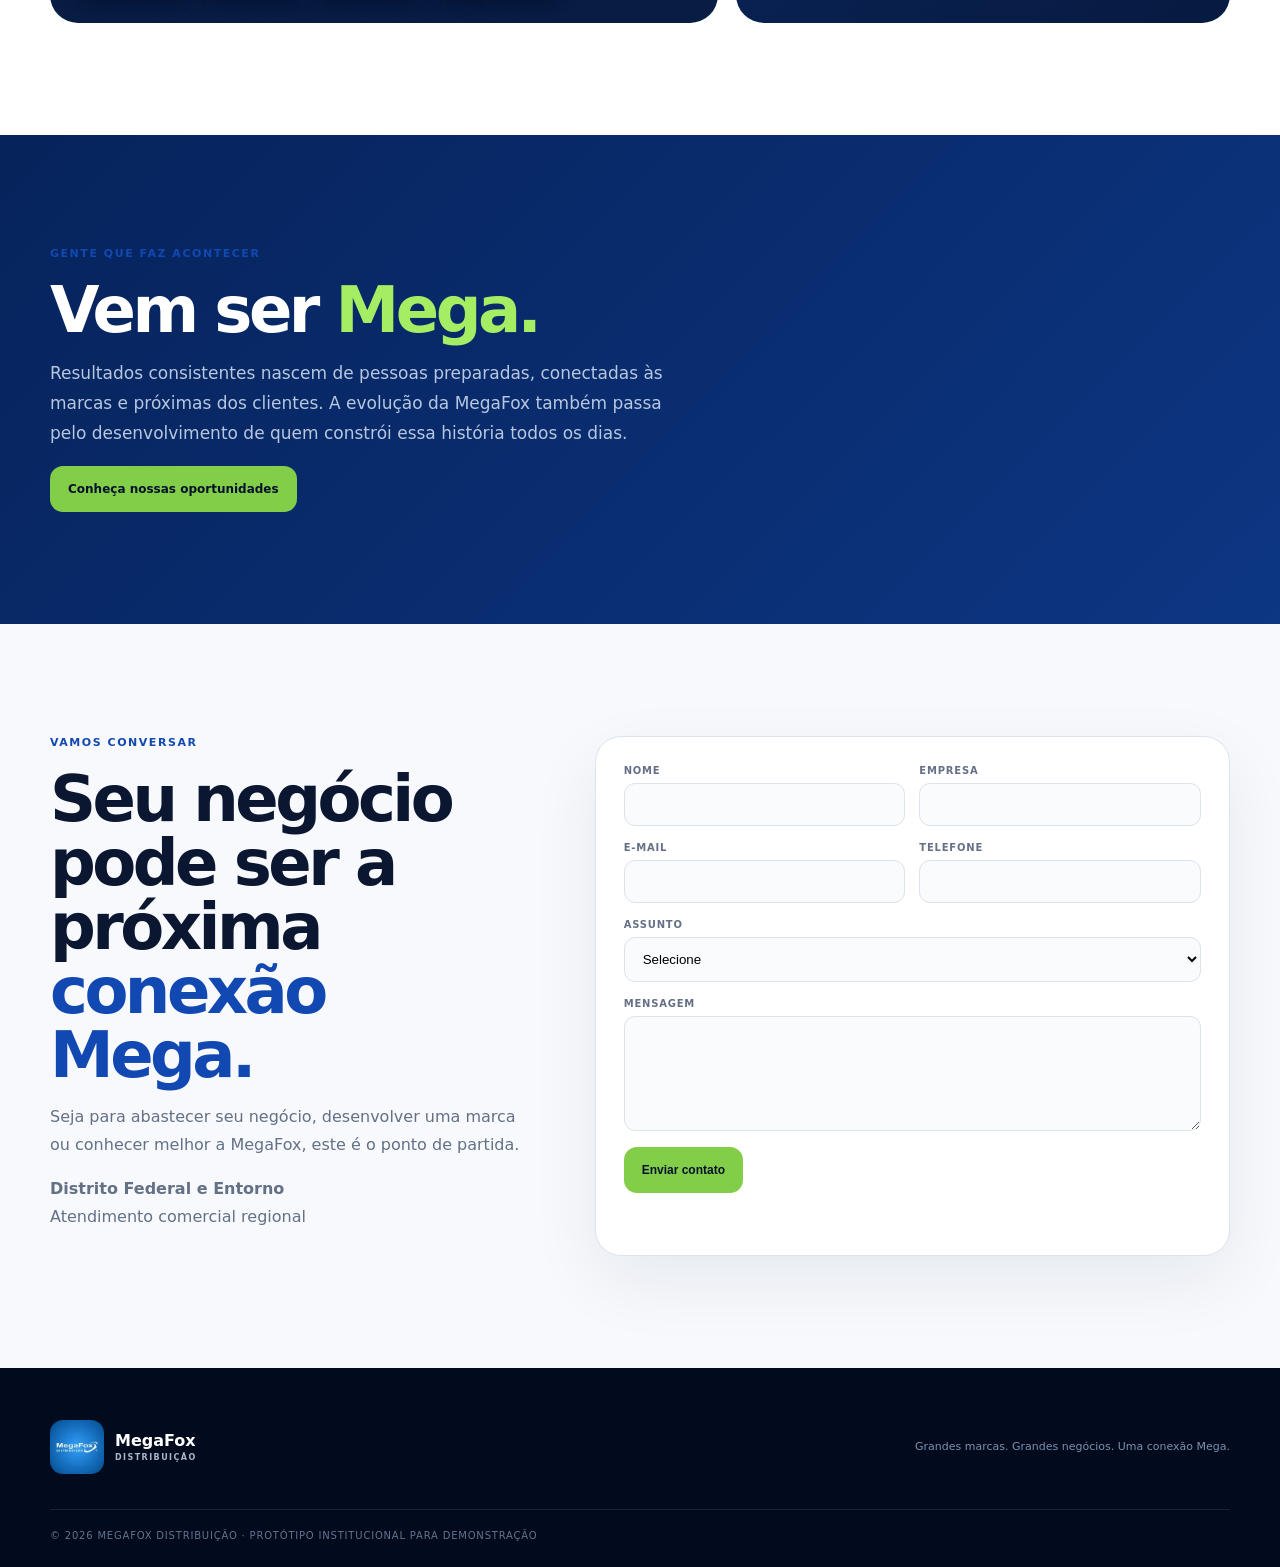
==== commit 33d1a0a2: "feat: publicar demo institucional MegaFox" ====
--- a/index.html
+++ b/index.html
@@ -1,68 +1 @@
-<!doctype html>
-<html lang="pt-BR">
-<head>
-  <meta charset="utf-8" />
-  <meta name="viewport" content="width=device-width, initial-scale=1, viewport-fit=cover" />
-  <meta name="theme-color" content="#050b18" />
-  <title>Mundial Atacadista | Diagnóstico de IA</title>
-  <meta name="description" content="Pesquisa corporativa sobre adoção, valor, governança e capacitação em Inteligência Artificial." />
-
-  <link rel="icon" type="image/png" sizes="32x32" href="/favicon-32.png">
-  <link rel="icon" type="image/png" sizes="64x64" href="/favicon-64.png">
-  <link rel="apple-touch-icon" href="/favicon-64.png">
-
-  <link rel="stylesheet" href="assets/styles.css" />
-</head>
-<body>
-  <div class="aurora"></div><div class="particles"></div><div class="confetti" id="confetti"></div>
-  <header>
-    <nav class="nav">
-      <div class="brand"><div class="logo">M</div><div>Mundial Atacadista<small>Diagnóstico Corporativo de IA</small></div></div>
-      <div class="navlinks"><a href="#diagnostico">Estratégia</a><a href="#formulario">Formulário</a><button class="cta" onclick="document.querySelector('#formulario').scrollIntoView()">Responder</button></div>
-    </nav>
-  </header>
-  <main>
-<section class="hero">
-<div>
-<span class="kicker"><span class="pulse"></span> Pesquisa interna inteligente • IA aplicada ao trabalho</span>
-<h1>Diagnóstico de <span>adoção e maturidade</span> em IA</h1>
-<p class="lead">Uma experiência interativa para mapear como as equipes utilizam Inteligência Artificial, onde existe ganho de produtividade, quais riscos precisam de governança e quais capacitações devem virar prioridade.</p>
-<div class="hero-actions"><button class="cta" onclick="document.querySelector('#formulario').scrollIntoView()">Iniciar formulário</button><button class="secondary" onclick="document.querySelector('#diagnostico').scrollIntoView()">Como funciona</button></div>
-</div>
-<div aria-hidden="true" class="hero-art"><img alt="" src="assets/hero-ai-logistica.webp"/><div class="orb o1"></div><div class="orb o2"></div><div class="scan"></div><div class="floating-card"><div class="metric-row"><div class="mini"><b id="heroRespondents">17</b><span>perguntas inteligentes</span></div><div class="mini"><b>4</b><span>dimensões executivas</span></div><div class="mini"><b>3 min</b><span>tempo estimado</span></div></div></div></div>
-</section><section class="reveal" id="diagnostico">
-<div class="section-head"><div><span class="pill">Modelo de análise</span><h2>Do formulário para decisão corporativa</h2></div><p>A pesquisa foi estruturada para transformar respostas individuais em indicadores de adoção, valor, maturidade e capacitação, apoiando decisões com dados consolidados.</p></div>
-<div class="grid four"><article class="card"><div class="icon">📈</div><h3>Adoção</h3><p>Quem usa IA, com que frequência e por quais ferramentas.</p></article><article class="card"><div class="icon">⚡</div><h3>Valor</h3><p>Ganho percebido de produtividade, qualidade, agilidade e economia de tempo.</p></article><article class="card"><div class="icon">🛡️</div><h3>Governança</h3><p>Tipo de conta, revisão das respostas e conhecimento das orientações internas.</p></article><article class="card"><div class="icon">🎓</div><h3>Capacitação</h3><p>Barreiras, interesses de treinamento e potenciais multiplicadores internos.</p></article></div>
-</section><section class="reveal" id="formulario">
-<div class="section-head"><div><span class="pill">Formulário inteligente</span><h2>Mapeamento interno sobre IA</h2></div><p>As respostas são enviadas para uma base central da pesquisa e analisadas de forma consolidada para apoiar decisões sobre adoção, valor, governança e capacitação em IA.</p></div>
-<div class="form-shell">
-<aside class="card aside"><h3>Progresso</h3><div class="progress-wrap"><div class="progress-bar" id="progressBar"></div></div><div class="step-list" id="stepList"></div><p class="footer-note">Os campos de identificação pessoal ficam no final e só aparecem para quem quiser compartilhar um caso de uso.</p></aside>
-<div>
-<form id="aiForm">
-<div class="question" data-step="Identificação"><label class="qtitle">1. Em qual área/setor você trabalha? *</label><select name="setor" required><option value="">Selecione</option><option>Administrativo</option><option>Comercial</option><option>Compras</option><option>Contabilidade</option><option>Departamento Pessoal</option><option>Diretoria</option><option>Estoque</option><option>Financeiro</option><option>Fiscal</option><option>Logística</option><option>RH</option><option>TI</option><option>Vendas</option><option>Outro</option></select></div>
-<div class="question" data-step="Identificação"><label class="qtitle">2. Qual é o seu cargo ou função?</label><input name="cargo" placeholder="Opcional" type="text"/></div>
-<div class="question" data-step="Adoção"><label class="qtitle">3. Qual alternativa melhor representa sua situação atual em relação ao uso de IA no trabalho? *</label><div class="options"><label class="option"><input name="situacao" required type="radio" value="Utilizo ferramentas de IA no trabalho"/>Utilizo ferramentas de IA no trabalho</label><label class="option"><input name="situacao" type="radio" value="Conheço, mas não utilizo no trabalho"/>Conheço ferramentas de IA, mas atualmente não utilizo no trabalho</label><label class="option"><input name="situacao" type="radio" value="Tenho pouco conhecimento"/>Tenho pouco conhecimento sobre ferramentas de IA</label><label class="option"><input name="situacao" type="radio" value="Ainda não tive contato"/>Ainda não tive contato com ferramentas de IA</label></div></div>
-<div class="question user-only" data-step="Adoção"><label class="qtitle">4. Com que frequência você utiliza ferramentas de IA para atividades profissionais?</label><div class="options cols"><label class="option"><input name="frequencia" type="radio" value="Várias vezes ao dia"/>Várias vezes ao dia</label><label class="option"><input name="frequencia" type="radio" value="Todos ou quase todos os dias"/>Todos ou quase todos os dias</label><label class="option"><input name="frequencia" type="radio" value="Algumas vezes por semana"/>Algumas vezes por semana</label><label class="option"><input name="frequencia" type="radio" value="Aproximadamente uma vez por semana"/>Aproximadamente uma vez por semana</label><label class="option"><input name="frequencia" type="radio" value="Algumas vezes por mês"/>Algumas vezes por mês</label><label class="option"><input name="frequencia" type="radio" value="Raramente"/>Raramente</label></div></div>
-<div class="question user-only" data-step="Ferramentas"><label class="qtitle">5. Quais ferramentas de IA você utiliza?</label><div class="options cols" data-checkgroup="ferramentas"><label class="option"><input name="ferramentas" type="checkbox" value="ChatGPT"/>ChatGPT</label><label class="option"><input name="ferramentas" type="checkbox" value="Microsoft Copilot"/>Microsoft Copilot</label><label class="option"><input name="ferramentas" type="checkbox" value="Google Gemini"/>Google Gemini</label><label class="option"><input name="ferramentas" type="checkbox" value="Claude"/>Claude</label><label class="option"><input name="ferramentas" type="checkbox" value="Perplexity"/>Perplexity</label><label class="option"><input name="ferramentas" type="checkbox" value="IA integrada a sistema da empresa"/>IA integrada a algum sistema utilizado na empresa</label><label class="option"><input name="ferramentas" type="checkbox" value="Não sei informar"/>Não sei informar o nome da ferramenta</label><label class="option"><input name="ferramentas" type="checkbox" value="Outra"/>Outra</label></div></div>
-<div class="question user-only" data-step="Governança"><label class="qtitle">6. Normalmente, como você acessa as ferramentas de IA utilizadas no trabalho?</label><div class="options"><label class="option"><input name="acesso" type="radio" value="Conta disponibilizada pela empresa"/>Conta disponibilizada pela empresa</label><label class="option"><input name="acesso" type="radio" value="Conta pessoal"/>Conta pessoal</label><label class="option"><input name="acesso" type="radio" value="Conta corporativa e pessoal"/>Utilizo tanto conta corporativa quanto pessoal</label><label class="option"><input name="acesso" type="radio" value="Integrada ao sistema"/>A ferramenta já está integrada ao sistema que utilizo</label><label class="option"><input name="acesso" type="radio" value="Não sei informar"/>Não sei informar</label></div></div>
-<div class="question user-only" data-step="Uso"><label class="qtitle">7. Para quais atividades você utiliza Inteligência Artificial?</label><div class="options cols"><label class="option"><input name="atividades" type="checkbox" value="Redação ou revisão"/>Redação ou revisão de textos e e-mails</label><label class="option"><input name="atividades" type="checkbox" value="Resumos"/>Resumos de documentos ou informações</label><label class="option"><input name="atividades" type="checkbox" value="Pesquisa"/>Pesquisa e levantamento de informações</label><label class="option"><input name="atividades" type="checkbox" value="Apresentações"/>Criação de apresentações</label><label class="option"><input name="atividades" type="checkbox" value="Dados e planilhas"/>Análise de dados ou planilhas</label><label class="option"><input name="atividades" type="checkbox" value="Excel"/>Fórmulas de Excel</label><label class="option"><input name="atividades" type="checkbox" value="Programação"/>Programação ou desenvolvimento</label><label class="option"><input name="atividades" type="checkbox" value="Automação"/>Automação de tarefas ou processos</label><label class="option"><input name="atividades" type="checkbox" value="Procedimentos"/>Procedimentos ou documentação</label><label class="option"><input name="atividades" type="checkbox" value="Ideias e planejamento"/>Geração de ideias e planejamento</label><label class="option"><input name="atividades" type="checkbox" value="Tradução"/>Tradução</label><label class="option"><input name="atividades" type="checkbox" value="Imagem/áudio/vídeo"/>Imagem, áudio ou vídeo</label><label class="option"><input name="atividades" type="checkbox" value="Estudos"/>Estudos e desenvolvimento profissional</label><label class="option"><input name="atividades" type="checkbox" value="Atendimento"/>Atendimento ou comunicação externa</label></div></div>
-<div class="question user-only" data-step="Valor"><label class="qtitle">8. Como você avalia o impacto da IA nos aspectos abaixo?</label><span class="hint">1 = muito baixo • 5 = muito alto</span><div class="scale"><div class="aspect">Produtividade</div><label><input name="produtividade" type="radio" value="1"/> 1</label><label><input name="produtividade" type="radio" value="2"/> 2</label><label><input name="produtividade" type="radio" value="3"/> 3</label><label><input name="produtividade" type="radio" value="4"/> 4</label><label><input name="produtividade" type="radio" value="5"/> 5</label><div class="aspect">Qualidade</div><label><input name="qualidade" type="radio" value="1"/> 1</label><label><input name="qualidade" type="radio" value="2"/> 2</label><label><input name="qualidade" type="radio" value="3"/> 3</label><label><input name="qualidade" type="radio" value="4"/> 4</label><label><input name="qualidade" type="radio" value="5"/> 5</label><div class="aspect">Agilidade</div><label><input name="agilidade" type="radio" value="1"/> 1</label><label><input name="agilidade" type="radio" value="2"/> 2</label><label><input name="agilidade" type="radio" value="3"/> 3</label><label><input name="agilidade" type="radio" value="4"/> 4</label><label><input name="agilidade" type="radio" value="5"/> 5</label></div></div>
-<div class="question user-only" data-step="Valor"><label class="qtitle">9. Aproximadamente quanto tempo você acredita que economiza por semana usando IA?</label><div class="options cols"><label class="option"><input name="tempo" type="radio" value="Menos de 1 hora"/>Menos de 1 hora</label><label class="option"><input name="tempo" type="radio" value="1 a 2 horas"/>Entre 1 e 2 horas</label><label class="option"><input name="tempo" type="radio" value="2 a 4 horas"/>Entre 2 e 4 horas</label><label class="option"><input name="tempo" type="radio" value="4 a 8 horas"/>Entre 4 e 8 horas</label><label class="option"><input name="tempo" type="radio" value="Mais de 8 horas"/>Mais de 8 horas</label><label class="option"><input name="tempo" type="radio" value="Não consigo estimar"/>Não consigo estimar</label></div></div>
-<div class="question user-only" data-step="Casos"><label class="qtitle">10. Você já utilizou IA para criar ou melhorar algo usado no seu trabalho ou pela equipe?</label><div class="options"><label class="option"><input name="criou" type="radio" value="Sim"/>Sim</label><label class="option"><input name="criou" type="radio" value="Não"/>Não</label><label class="option"><input name="criou" type="radio" value="Ainda não, mas gostaria de aprender"/>Ainda não, mas gostaria de aprender</label></div><textarea name="caso" placeholder="Se sim, conte brevemente o que foi criado ou melhorado. Opcional."></textarea></div>
-<div class="question user-only" data-step="Governança"><label class="qtitle">11. Antes de usar uma resposta gerada por IA, com que frequência você revisa ou valida o resultado?</label><div class="options cols"><label class="option"><input name="revisao" type="radio" value="Sempre"/>Sempre</label><label class="option"><input name="revisao" type="radio" value="Frequentemente"/>Frequentemente</label><label class="option"><input name="revisao" type="radio" value="Às vezes"/>Às vezes</label><label class="option"><input name="revisao" type="radio" value="Raramente"/>Raramente</label><label class="option"><input name="revisao" type="radio" value="Nunca"/>Nunca</label></div></div>
-<div class="question" data-step="Governança"><label class="qtitle">12. Você sabe quais ferramentas de IA são autorizadas ou recomendadas pela empresa e quais cuidados devem ser adotados?</label><div class="options"><label class="option"><input name="orientacao" type="radio" value="Sim"/>Sim</label><label class="option"><input name="orientacao" type="radio" value="Parcialmente"/>Parcialmente</label><label class="option"><input name="orientacao" type="radio" value="Não"/>Não</label><label class="option"><input name="orientacao" type="radio" value="Não tenho conhecimento de orientações internas"/>Não tenho conhecimento de orientações internas</label></div></div>
-<div class="question" data-step="Barreiras"><label class="qtitle">13. O que dificulta ou limita seu uso de IA no trabalho?</label><div class="options cols"><label class="option"><input name="barreiras" type="checkbox" value="Não sei como utilizar"/>Não sei como utilizar</label><label class="option"><input name="barreiras" type="checkbox" value="Não sei quais ferramentas usar"/>Não sei quais ferramentas utilizar</label><label class="option"><input name="barreiras" type="checkbox" value="Falta de treinamento"/>Falta de treinamento</label><label class="option"><input name="barreiras" type="checkbox" value="Falta de acesso"/>Não tenho acesso a ferramentas adequadas</label><label class="option"><input name="barreiras" type="checkbox" value="Segurança ou privacidade"/>Dúvidas sobre segurança ou privacidade</label><label class="option"><input name="barreiras" type="checkbox" value="Uso de informações corporativas"/>Dúvidas sobre quais informações posso utilizar</label><label class="option"><input name="barreiras" type="checkbox" value="Confiança nas respostas"/>Nem sempre confio nas respostas</label><label class="option"><input name="barreiras" type="checkbox" value="Não vejo aplicação"/>Não vejo aplicação para minhas atividades</label><label class="option"><input name="barreiras" type="checkbox" value="Falta de tempo"/>Falta de tempo para aprender</label><label class="option"><input name="barreiras" type="checkbox" value="Nenhuma dificuldade relevante"/>Não tenho dificuldade relevante</label></div></div>
-<div class="question" data-step="Capacitação"><label class="qtitle">14. Em quais temas de IA você teria interesse em receber capacitação?</label><div class="options cols"><label class="option"><input name="capacitacao" type="checkbox" value="Introdução à IA"/>Introdução à Inteligência Artificial</label><label class="option"><input name="capacitacao" type="checkbox" value="Prompts"/>Como escrever boas instruções/prompts</label><label class="option"><input name="capacitacao" type="checkbox" value="Tarefas administrativas"/>IA aplicada às tarefas administrativas</label><label class="option"><input name="capacitacao" type="checkbox" value="Excel e dados"/>IA aplicada a Excel e análise de dados</label><label class="option"><input name="capacitacao" type="checkbox" value="Documentos e apresentações"/>Documentos e apresentações</label><label class="option"><input name="capacitacao" type="checkbox" value="Automação de processos"/>Automação de processos</label><label class="option"><input name="capacitacao" type="checkbox" value="IA por área"/>IA aplicada especificamente à minha área</label><label class="option"><input name="capacitacao" type="checkbox" value="Uso responsável"/>Segurança, privacidade e uso responsável</label><label class="option"><input name="capacitacao" type="checkbox" value="Ferramentas corporativas"/>Ferramentas corporativas de IA</label><label class="option"><input name="capacitacao" type="checkbox" value="Avançado"/>Conteúdo avançado</label><label class="option"><input name="capacitacao" type="checkbox" value="Sem interesse"/>Não tenho interesse neste momento</label></div></div>
-<div class="question" data-step="Cultura"><label class="qtitle">15. Você costuma compartilhar com colegas formas de usar IA, prompts, exemplos ou boas práticas?</label><div class="options cols"><label class="option"><input name="compartilha" type="radio" value="Frequentemente"/>Frequentemente</label><label class="option"><input name="compartilha" type="radio" value="Às vezes"/>Às vezes</label><label class="option"><input name="compartilha" type="radio" value="Raramente"/>Raramente</label><label class="option"><input name="compartilha" type="radio" value="Nunca"/>Nunca</label><label class="option"><input name="compartilha" type="radio" value="Não utilizo IA atualmente"/>Não utilizo IA atualmente</label></div></div>
-<div class="question" data-step="Sugestões"><label class="qtitle">16. Sugestões, necessidades, preocupações ou ideias sobre IA na empresa</label><textarea name="sugestao" placeholder="Campo opcional"></textarea></div>
-<div class="question" data-step="Multiplicadores"><label class="qtitle">17. Você criou algum caso de uso interessante e estaria disponível para compartilhar com a empresa?</label><div class="options"><label class="option"><input name="multiplicador" type="radio" value="Sim"/>Sim</label><label class="option"><input name="multiplicador" type="radio" value="Não"/>Não</label></div><div class="hidden" id="contactFields" style="margin-top:14px;display:none"><input name="nome" placeholder="Nome" type="text"/><br/><br/><input name="contato" placeholder="Contato corporativo" type="text"/></div></div>
-<div class="form-actions"><button class="secondary" id="saveDraft" type="button">Salvar rascunho</button><button class="cta" type="submit">Enviar resposta</button></div>
-</form>
-<div class="success" id="success"><h3>Resposta registrada com sucesso</h3><p>Obrigado por contribuir com o diagnóstico de Inteligência Artificial da Mundial Atacadista.</p></div>
-</div>
-</div>
-</section>
-  </main>
-  <script src="assets/public.js"></script>
-</body>
-</html>
+<!doctype html><html lang="pt-BR"><head><meta charset="utf-8"><meta name="viewport" content="width=device-width,initial-scale=1"><meta name="theme-color" content="#071a40"><title>MegaFox Distribuição | Grandes marcas. Grandes negócios.</title><meta name="description" content="MegaFox Distribuição. Há 25 anos conectando grandes marcas ao varejo e food service no Distrito Federal e Entorno."><style>:root{--navy:#04112c;--navy2:#071a40;--blue:#1248b1;--green:#82ce49;--green2:#a5ee63;--paper:#f7f9fc;--ink:#0b1730;--muted:#637086;--line:#dce3ed}*{box-sizing:border-box}html{scroll-behavior:smooth}body{margin:0;font-family:Inter,ui-sans-serif,system-ui,-apple-system,"Segoe UI",sans-serif;color:var(--ink);background:var(--paper);-webkit-font-smoothing:antialiased}a{text-decoration:none;color:inherit}img{display:block;width:100%}::selection{background:var(--green);color:var(--navy)}.wrap{width:min(1180px,calc(100% - 44px));margin:auto}.header{position:fixed;z-index:50;top:14px;left:50%;transform:translateX(-50%);width:min(1180px,calc(100% - 24px));height:68px;padding:0 14px;display:flex;align-items:center;justify-content:space-between;border:1px solid #ffffff24;border-radius:20px;background:#071a40c9;backdrop-filter:blur(18px);color:#fff}.brand{display:flex;align-items:center;gap:11px;font-weight:850}.brand img{width:45px;height:45px;border-radius:13px}.brand small{display:block;margin-top:3px;font-size:8px;letter-spacing:.18em;color:#a9b7cf}.nav{display:flex;align-items:center;gap:24px;color:#cad4e4;font-size:12px;font-weight:700}.nav a:hover{color:#fff}.cta{display:inline-flex;align-items:center;justify-content:center;min-height:46px;padding:0 18px;border-radius:13px;background:var(--green);color:var(--navy);font-size:12px;font-weight:850}.hero{position:relative;min-height:850px;display:grid;align-items:center;overflow:hidden;color:#fff;background:radial-gradient(circle at 72% 30%,#1757c766,transparent 32%),linear-gradient(135deg,#020b1d,#071a40 52%,#0b2b66)}.hero:before{content:"";position:absolute;inset:0;opacity:.13;background-image:linear-gradient(#ffffff16 1px,transparent 1px),linear-gradient(90deg,#ffffff16 1px,transparent 1px);background-size:64px 64px}.hero:after{content:"MEGAFOX";position:absolute;left:2%;bottom:-5vw;font-size:17vw;font-weight:950;letter-spacing:-.08em;color:#ffffff08}.hero-grid{position:relative;z-index:2;display:grid;grid-template-columns:1.05fr .75fr;gap:70px;align-items:center;padding-top:95px}.eyebrow{display:inline-flex;align-items:center;gap:9px;margin-bottom:20px;color:#c5d4f0;font-size:11px;font-weight:850;letter-spacing:.13em;text-transform:uppercase}.dot{width:7px;height:7px;border-radius:50%;background:var(--green);box-shadow:0 0 0 7px #82ce4922}.hero h1{max-width:760px;margin:0;font-size:clamp(52px,6.6vw,92px);line-height:.93;letter-spacing:-.065em}.hero h1 span{color:var(--green2)}.lead{max-width:670px;margin:28px 0 0;color:#b8c5dd;font-size:18px;line-height:1.65}.actions{display:flex;gap:12px;margin-top:34px}.ghost{background:#ffffff0b;color:#fff;border:1px solid #ffffff2b}.proof{display:flex;margin-top:54px}.proof div{padding-right:24px;margin-right:24px;border-right:1px solid #ffffff24}.proof div:last-child{border:0}.proof strong{display:block;font-size:25px}.proof span{display:block;margin-top:4px;color:#8fa0be;font-size:9px;text-transform:uppercase;letter-spacing:.08em}.visual{position:relative}.visual-card{position:relative;overflow:hidden;min-height:540px;border:1px solid #ffffff2b;border-radius:32px;box-shadow:0 40px 90px #0008;transform:rotate(2deg);background:#0b2b66}.visual-card img{height:540px;object-fit:cover;filter:saturate(.9) contrast(1.05)}.visual-card:after{content:"";position:absolute;inset:0;border-radius:32px;background:linear-gradient(to top,#04112ccd,transparent 58%)}.badge{position:absolute;z-index:4;left:22px;right:22px;bottom:22px;padding:13px 15px;border:1px solid #ffffff24;border-radius:12px;background:#04112c99;font-size:11px;font-weight:750}.trust{padding:27px 0;background:#fff;border-bottom:1px solid var(--line)}.trust-row{display:flex;gap:22px;align-items:center;justify-content:space-between;color:#3b4860;font-weight:850;font-size:13px}.trust-row b{color:var(--blue)}section{padding:112px 0}.kicker{margin-bottom:18px;color:var(--blue);font-size:11px;font-weight:900;letter-spacing:.14em;text-transform:uppercase}.title{margin:0;font-size:clamp(40px,5vw,68px);line-height:1;letter-spacing:-.055em}.section-head{display:grid;grid-template-columns:1.05fr .8fr;gap:70px;align-items:end;margin-bottom:58px}.section-head p{margin:0;color:var(--muted);font-size:16px;line-height:1.75}.story-grid{display:grid;grid-template-columns:1fr 1fr;gap:70px;align-items:center}.photo{position:relative;overflow:hidden;min-height:560px;border-radius:30px;background:#081c44}.photo img{height:560px;object-fit:cover}.photo:after{content:"25 ANOS";position:absolute;left:24px;bottom:24px;padding:12px 15px;border-radius:12px;background:#04112ccc;color:#fff;font-size:12px;font-weight:900;letter-spacing:.08em}.timeline{display:grid;gap:0}.step{display:grid;grid-template-columns:90px 1fr;gap:24px;padding:25px 0;border-top:1px solid var(--line)}.step strong{color:var(--blue);font-size:19px}.step h3{margin:0 0 7px;font-size:21px}.step p{margin:0;color:var(--muted);line-height:1.65}.dark{color:#fff;background:var(--navy)}.dark .kicker{color:var(--green2)}.dark .section-head p{color:#9fb0ca}.cards{display:grid;grid-template-columns:repeat(4,1fr);border:1px solid #ffffff1e;border-radius:28px;overflow:hidden}.card{min-height:320px;padding:30px;border-right:1px solid #ffffff1e;background:linear-gradient(180deg,#ffffff08,transparent)}.card:last-child{border:0}.num{color:var(--green2);font-size:11px;font-weight:900}.card h3{margin:65px 0 12px;font-size:23px;letter-spacing:-.03em}.card p{margin:0;color:#95a7c2;font-size:14px;line-height:1.7}.channels{background:linear-gradient(135deg,#eef3f8,#fff)}.channel-grid{display:grid;grid-template-columns:.9fr 1.1fr;gap:80px;align-items:center}.radar{position:relative;display:grid;place-items:center;aspect-ratio:1;max-width:530px;margin:auto;border:1px solid #1248b125;border-radius:50%;background:radial-gradient(circle,#82ce4925 0 2%,transparent 2% 17%,#1248b112 17% 17.5%,transparent 17.5% 34%,#1248b112 34% 34.5%,transparent 34.5% 50%,#1248b112 50% 50.5%,transparent 50.5%)}.radar:before,.radar:after{content:"";position:absolute;background:#1248b11c}.radar:before{width:1px;height:100%}.radar:after{width:100%;height:1px}.radar strong{z-index:2;width:150px;text-align:center;padding:18px;border-radius:18px;background:var(--navy);color:#fff;box-shadow:0 18px 50px #04112c33}.list{display:grid;grid-template-columns:1fr 1fr;gap:12px;margin-top:34px}.pill{padding:16px;border:1px solid var(--line);border-radius:14px;background:#fff;font-weight:750;font-size:13px}.brands{background:#fff}.brand-show{display:grid;grid-template-columns:1.15fr .85fr;gap:18px}.brand-photo{position:relative;overflow:hidden;min-height:520px;border-radius:28px;background:#081c44}.brand-photo img{height:520px;object-fit:cover}.brand-photo:after{content:"Grandes marcas. Grandes negócios.";position:absolute;left:25px;right:25px;bottom:25px;color:#fff;font-size:24px;font-weight:850;text-shadow:0 3px 20px #000}.brand-copy{padding:40px;border-radius:28px;color:#fff;background:linear-gradient(145deg,#0b2b68,#071a40)}.brand-copy h3{margin:0;font-size:35px;letter-spacing:-.045em}.brand-copy p{color:#b5c5dc;line-height:1.8}.brand-tags{display:flex;flex-wrap:wrap;gap:8px;margin-top:25px}.brand-tags span{padding:10px 12px;border:1px solid #ffffff25;border-radius:999px;font-size:11px}.careers{position:relative;overflow:hidden;background:linear-gradient(135deg,#06235b,#0d3683);color:#fff}.careers p{max-width:620px;color:#b7c7df;font-size:17px;line-height:1.75}.contact-grid{display:grid;grid-template-columns:.85fr 1.15fr;gap:75px}.contact-copy p{color:var(--muted);line-height:1.75}.form{display:grid;gap:16px;padding:28px;border:1px solid var(--line);border-radius:26px;background:#fff;box-shadow:0 25px 70px #071a4012}.row{display:grid;grid-template-columns:1fr 1fr;gap:14px}.form label{display:grid;gap:7px;font-size:10px;font-weight:850;text-transform:uppercase;letter-spacing:.08em;color:#657087}.form input,.form select,.form textarea{width:100%;padding:13px 14px;border:1px solid var(--line);border-radius:11px;background:#f9fbfd;outline:none}.form textarea{min-height:115px;resize:vertical}.status{min-height:18px;margin:0;color:#2d7b26;font-size:12px}.footer{padding:52px 0 26px;background:#020b1d;color:#fff}.footer-row{display:flex;align-items:center;justify-content:space-between;gap:30px}.footer .brand img{width:54px;height:54px}.footer p{color:#7f91ae;font-size:11px}.credits{margin-top:35px;padding-top:20px;border-top:1px solid #ffffff18;color:#64748e;font-size:10px;text-transform:uppercase;letter-spacing:.08em}.reveal{opacity:0;transform:translateY(20px);transition:.65s}.reveal.on{opacity:1;transform:none}@media(max-width:900px){.nav{display:none}.hero{min-height:auto;padding:120px 0 80px}.hero-grid,.story-grid,.section-head,.channel-grid,.brand-show,.contact-grid{grid-template-columns:1fr}.hero-grid{gap:55px}.visual-card,.visual-card img{min-height:460px;height:460px}.cards{grid-template-columns:1fr 1fr}.card:nth-child(2){border-right:0}.section-head{gap:25px}.trust-row{flex-wrap:wrap;justify-content:flex-start}.brand-copy{padding:30px}}@media(max-width:580px){.wrap{width:min(100% - 30px,1180px)}.header{height:62px}.header .cta{display:none}.hero h1{font-size:49px}.lead{font-size:16px}.actions{flex-direction:column}.proof div{padding-right:12px;margin-right:12px}.proof strong{font-size:20px}.cards{grid-template-columns:1fr}.card{border-right:0;border-bottom:1px solid #ffffff1e}.row,.list{grid-template-columns:1fr}section{padding:85px 0}.photo,.photo img{min-height:430px;height:430px}.brand-photo,.brand-photo img{min-height:430px;height:430px}.footer-row{align-items:flex-start;flex-direction:column}}</style></head><body><header class="header"><a class="brand" href="#inicio"><img src="assets/img/logo.webp" alt="MegaFox"><span>MegaFox<small>DISTRIBUIÇÃO</small></span></a><nav class="nav"><a href="#megafox">A MegaFox</a><a href="#solucoes">Soluções</a><a href="#marcas">Marcas</a><a href="#carreiras">Carreiras</a></nav><a class="cta" href="#contato">Fale com a MegaFox</a></header><main><section id="inicio" class="hero"><div class="wrap hero-grid"><div><div class="eyebrow"><i class="dot"></i>25 anos movendo grandes negócios</div><h1>Grandes marcas.<br>Grandes negócios.<br><span>Uma conexão Mega.</span></h1><p class="lead">Há 25 anos aproximando indústria, ponto de venda e consumidor com presença comercial, relacionamento e execução no Distrito Federal e Entorno.</p><div class="actions"><a class="cta" href="#megafox">Conheça a MegaFox</a><a class="cta ghost" href="#contato">Quero ser cliente</a></div><div class="proof"><div><strong>25 anos</strong><span>de mercado</span></div><div><strong>DF + Entorno</strong><span>presença regional</span></div><div><strong>B2B</strong><span>varejo e food service</span></div></div></div><div class="visual"><div class="visual-card"><img src="assets/img/jasmine.webp" alt="Portfólio MegaFox"><div class="badge">● Portfólio, relacionamento e execução comercial</div></div></div></div></section><div class="trust"><div class="wrap trust-row"><span>INDÚSTRIA</span><b>MEGAFOX</b><span>VAREJO</span><span>FOOD SERVICE</span><span>CONSUMIDOR</span></div></div><section id="megafox"><div class="wrap"><div class="section-head reveal"><div><div class="kicker">Nossa história</div><h2 class="title">Uma trajetória construída para <span style="color:#1248b1">fazer marcas acontecerem.</span></h2></div><p>Nascida em 2001, a MegaFox construiu sua presença no mercado com relacionamento, serviço e profissionalismo. Hoje, conecta grandes marcas a negócios de diferentes perfis em Brasília, Distrito Federal e Entorno.</p></div><div class="story-grid"><div class="photo reveal"><img src="assets/img/jasmine.webp" alt="MegaFox 25 anos"></div><div class="timeline reveal"><div class="step"><strong>2001</strong><div><h3>O começo</h3><p>Uma operação criada com visão comercial, proximidade com clientes e vontade de crescer.</p></div></div><div class="step"><strong>Hoje</strong><div><h3>Conexão entre marcas e mercado</h3><p>Distribuição, execução comercial, relacionamento e desenvolvimento de parceiros no DF e Entorno.</p></div></div><div class="step"><strong>Futuro</strong><div><h3>Mais tecnologia. Mais inteligência.</h3><p>Uma presença cada vez mais conectada, eficiente e preparada para transformar dados, operação e relacionamento em crescimento.</p></div></div></div></div></div></section><section id="solucoes" class="dark"><div class="wrap"><div class="section-head reveal"><div><div class="kicker">O que fazemos</div><h2 class="title">Mais do que entregar.<br><span style="color:#a5ee63">Fazer acontecer.</span></h2></div><p>Distribuição é o começo. O valor está em conectar indústria, equipe comercial, ponto de venda e consumidor com consistência.</p></div><div class="cards"><article class="card reveal"><span class="num">01</span><h3>Cobertura comercial</h3><p>Presença próxima ao cliente, relacionamento e desenvolvimento de oportunidades no mercado regional.</p></article><article class="card reveal"><span class="num">02</span><h3>Execução no PDV</h3><p>Marcas ganham visibilidade quando estratégia e presença comercial chegam juntas ao ponto de venda.</p></article><article class="card reveal"><span class="num">03</span><h3>Desenvolvimento de marcas</h3><p>Treinamentos, lançamentos e ações que aproximam portfólio, força de vendas e consumidor.</p></article><article class="card reveal"><span class="num">04</span><h3>Parceria de longo prazo</h3><p>Relações construídas com seriedade, confiança, performance e visão de crescimento conjunto.</p></article></div></div></section><section class="channels"><div class="wrap channel-grid"><div class="reveal"><div class="kicker">Presença comercial</div><h2 class="title">Do portfólio ao <span style="color:#1248b1">ponto de venda.</span></h2><p style="color:#637086;line-height:1.75">Uma operação preparada para conversar com diferentes formatos de negócio, mantendo proximidade comercial e conhecimento do mercado local.</p><div class="list"><div class="pill">Supermercados</div><div class="pill">Varejo alimentar</div><div class="pill">Food service</div><div class="pill">Lojas especializadas</div></div></div><div class="radar reveal"><strong>MEGAFOX<br><span style="color:#a5ee63">DF + ENTORNO</span></strong></div></div></section><section id="marcas" class="brands"><div class="wrap"><div class="section-head reveal"><div><div class="kicker">Portfólio & parceiros</div><h2 class="title">Marcas que já fazem parte de <span style="color:#1248b1">milhares de escolhas.</span></h2></div><p>Um portfólio construído para atender diferentes ocasiões de consumo, canais e perfis de clientes.</p></div><div class="brand-show"><div class="brand-photo reveal"><img src="assets/img/jasmine.webp" alt="Produtos distribuídos pela MegaFox"></div><div class="brand-copy reveal"><h3>Uma plataforma comercial para marcas crescerem.</h3><p>A MegaFox combina relacionamento, capacitação da equipe, ações de marca e presença comercial para aproximar produtos relevantes do mercado.</p><div class="brand-tags"><span>Arcor</span><span>Jasmine</span><span>Fit Food</span><span>Fini</span><span>Copra</span><span>Sococo</span><span>Nutry</span><span>Nutrata</span><span>Danke</span></div></div></div></div></section><section id="carreiras" class="careers"><div class="wrap reveal"><div class="kicker">Gente que faz acontecer</div><h2 class="title">Vem ser <span style="color:#a5ee63">Mega.</span></h2><p>Resultados consistentes nascem de pessoas preparadas, conectadas às marcas e próximas dos clientes. A evolução da MegaFox também passa pelo desenvolvimento de quem constrói essa história todos os dias.</p><a class="cta" href="#contato">Conheça nossas oportunidades</a></div></section><section id="contato"><div class="wrap contact-grid"><div class="contact-copy reveal"><div class="kicker">Vamos conversar</div><h2 class="title">Seu negócio pode ser a próxima <span style="color:#1248b1">conexão Mega.</span></h2><p>Seja para abastecer seu negócio, desenvolver uma marca ou conhecer melhor a MegaFox, este é o ponto de partida.</p><p><strong>Distrito Federal e Entorno</strong><br>Atendimento comercial regional</p></div><form id="form" class="form reveal"><div class="row"><label>Nome<input name="name" required></label><label>Empresa<input name="company" required></label></div><div class="row"><label>E-mail<input name="email" type="email" required></label><label>Telefone<input name="phone" required></label></div><label>Assunto<select name="subject" required><option value="">Selecione</option><option>Quero ser cliente</option><option>Quero ser fornecedor</option><option>Trabalhe conosco</option><option>Outro assunto</option></select></label><label>Mensagem<textarea name="message" required></textarea></label><button class="cta" type="submit" style="border:0;justify-self:start">Enviar contato</button><p id="status" class="status"></p></form></div></section></main><footer class="footer"><div class="wrap"><div class="footer-row"><div class="brand"><img src="assets/img/logo.webp" alt="MegaFox"><span>MegaFox<small>DISTRIBUIÇÃO</small></span></div><p>Grandes marcas. Grandes negócios. Uma conexão Mega.</p></div><div class="credits">© <span id="year"></span> MegaFox Distribuição · Protótipo institucional para demonstração</div></div></footer><script>document.getElementById('year').textContent=new Date().getFullYear();const io=new IntersectionObserver(e=>e.forEach(x=>{if(x.isIntersecting){x.target.classList.add('on');io.unobserve(x.target)}}),{threshold:.12});document.querySelectorAll('.reveal').forEach(x=>io.observe(x));document.getElementById('form').addEventListener('submit',e=>{e.preventDefault();document.getElementById('status').textContent='Demonstração concluída. Na versão de produção, este formulário será integrado ao canal comercial/CRM da MegaFox.'});</script></body></html>
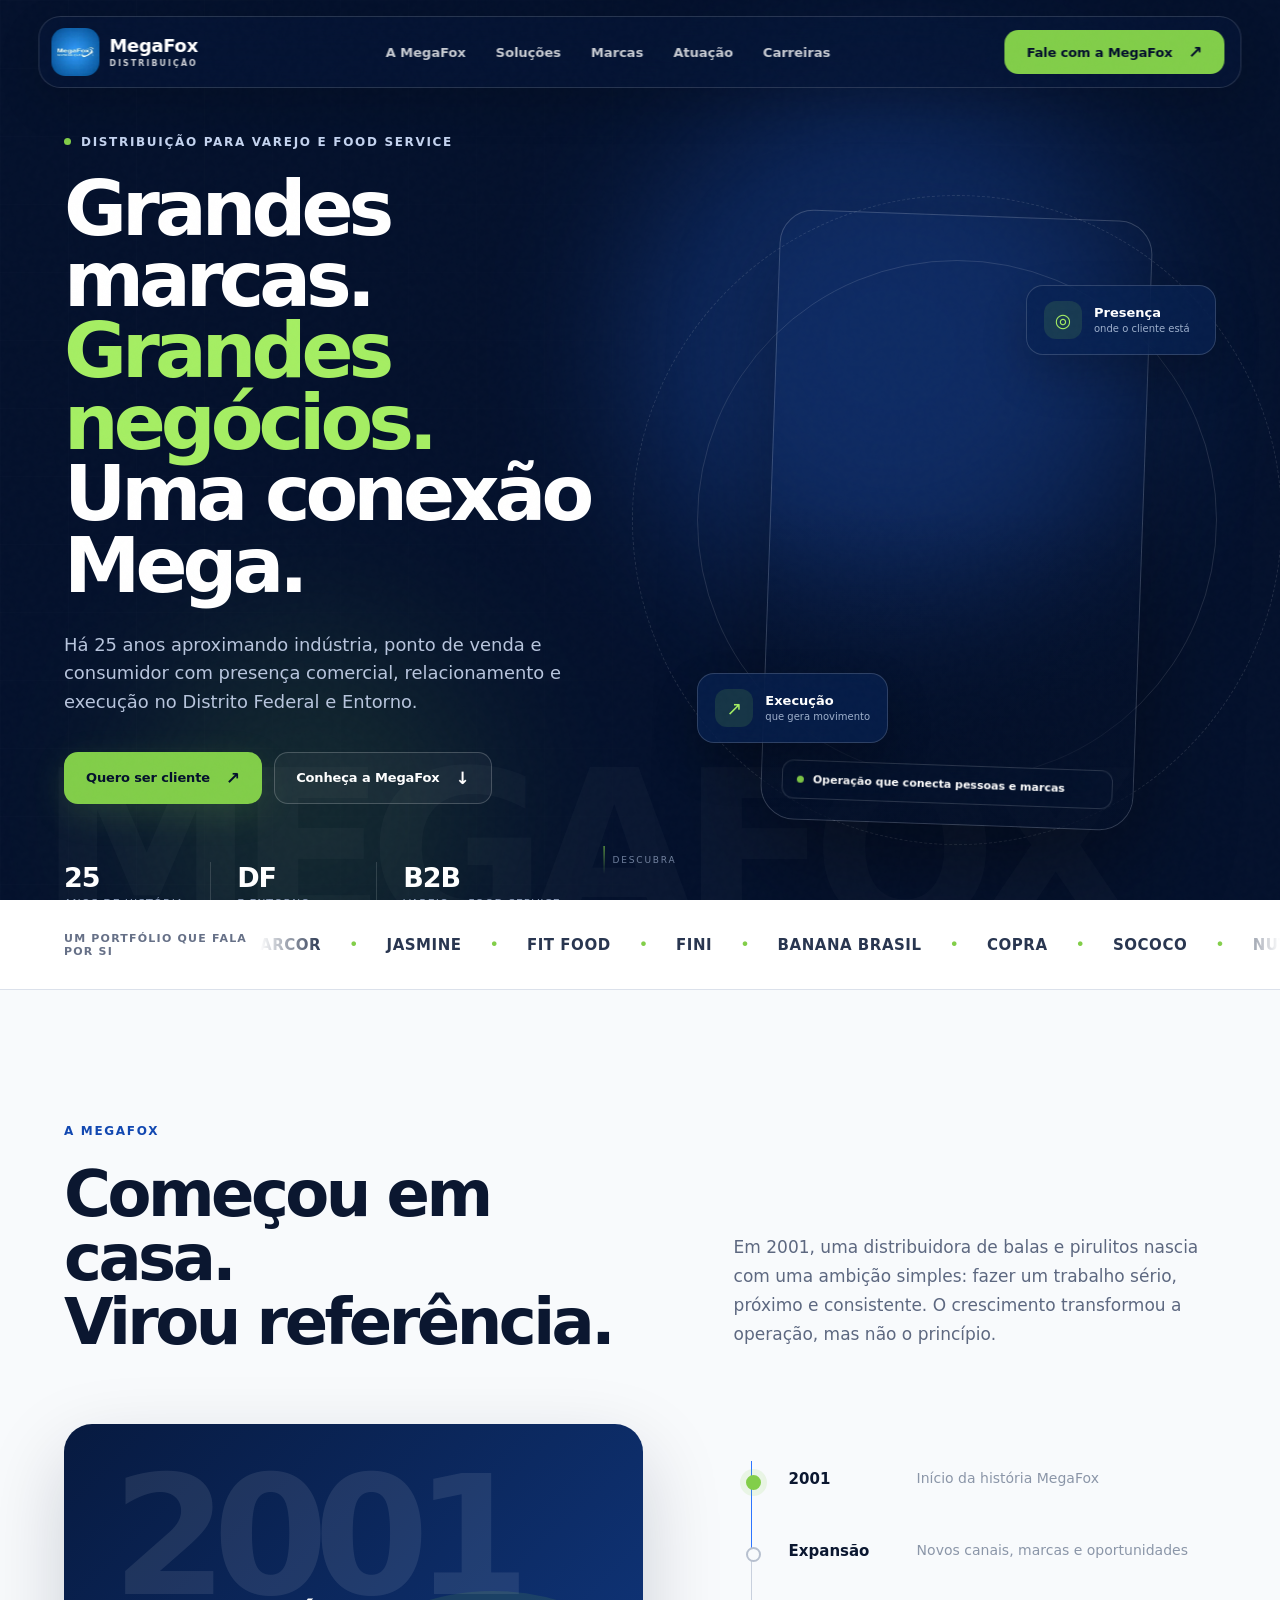
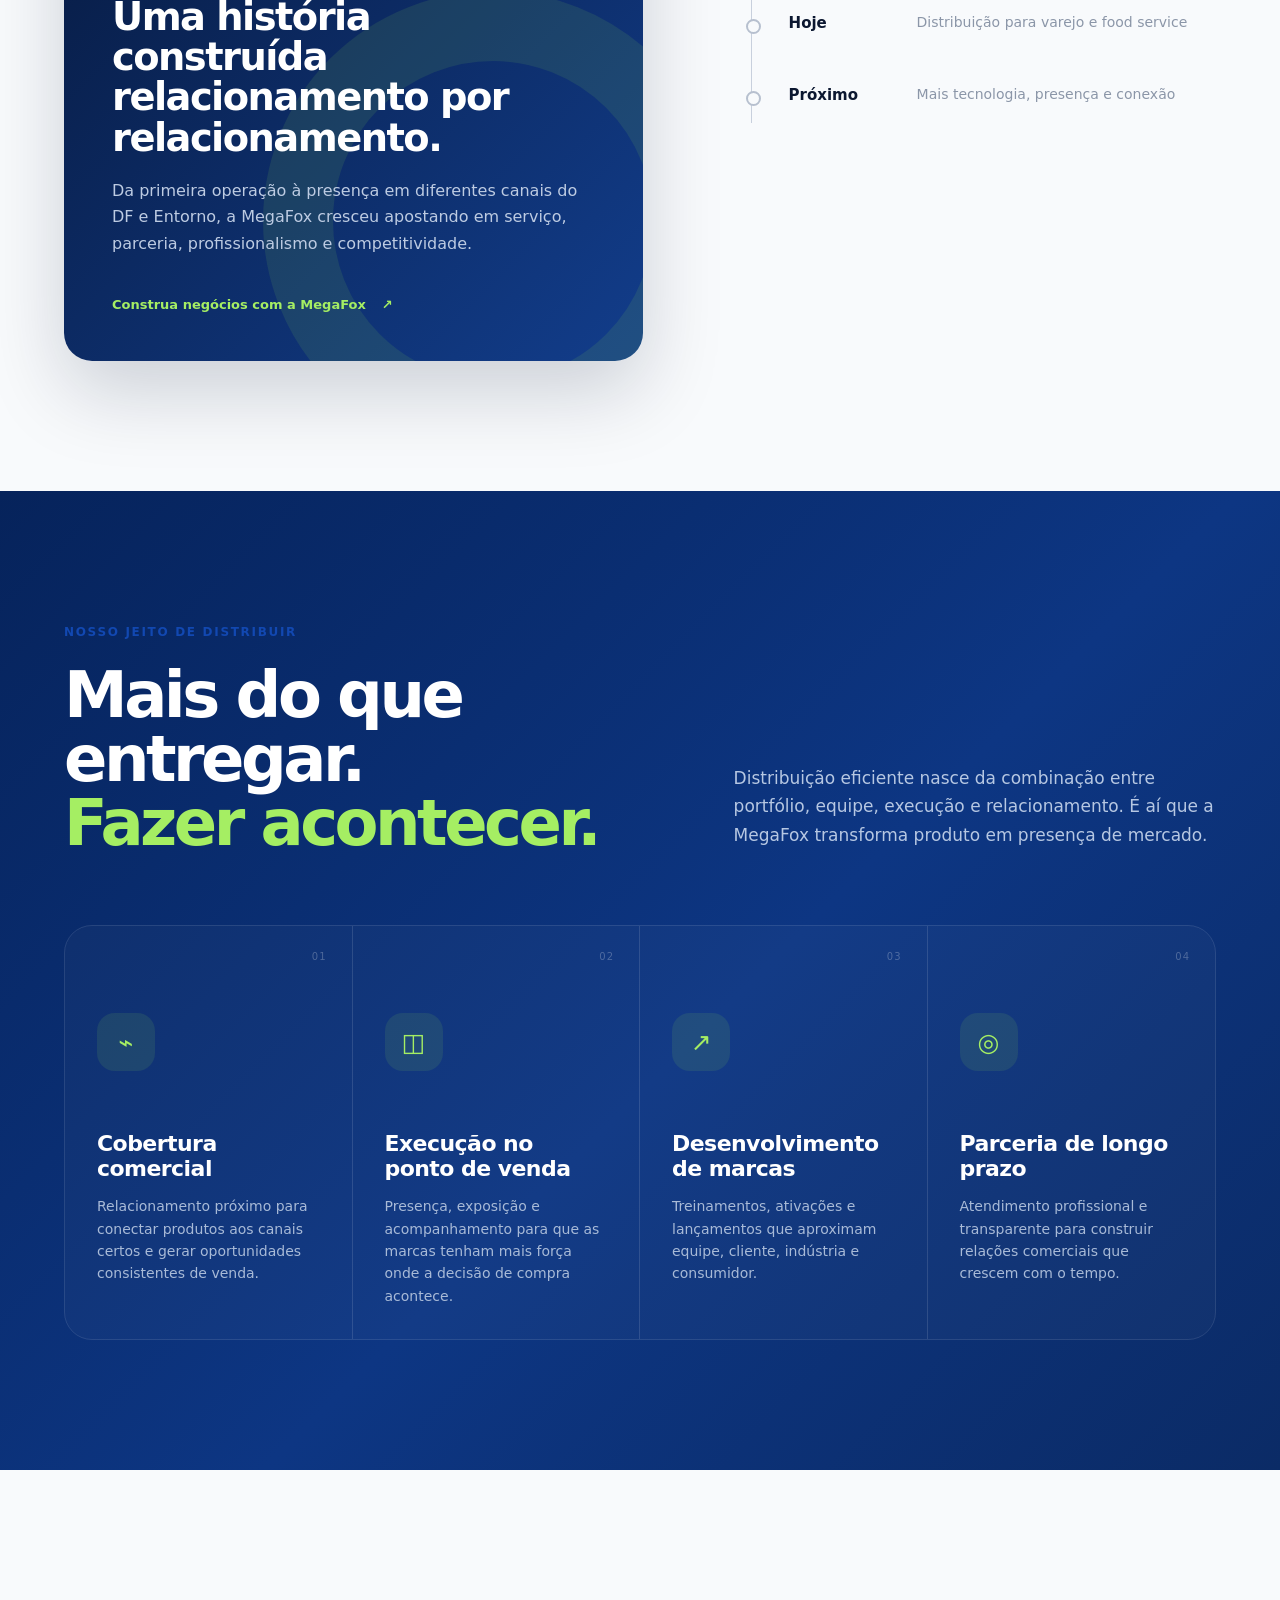
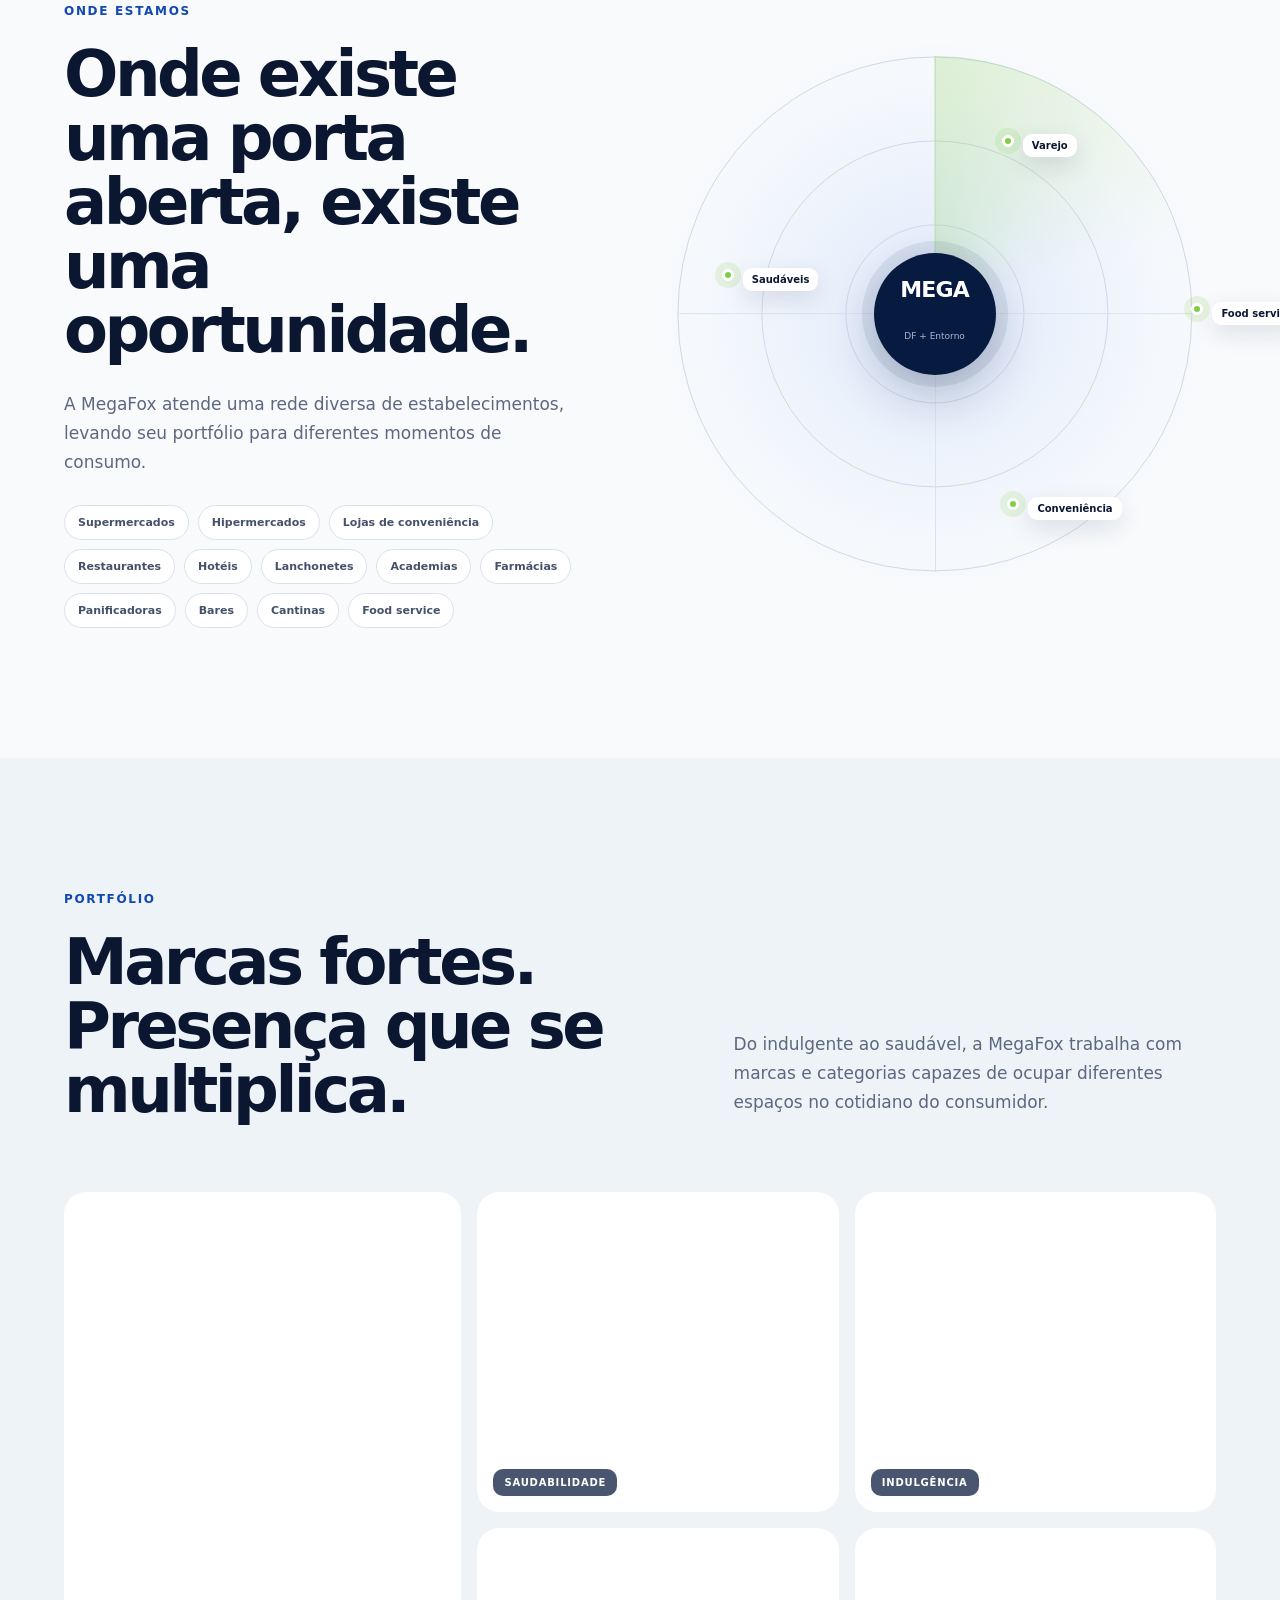
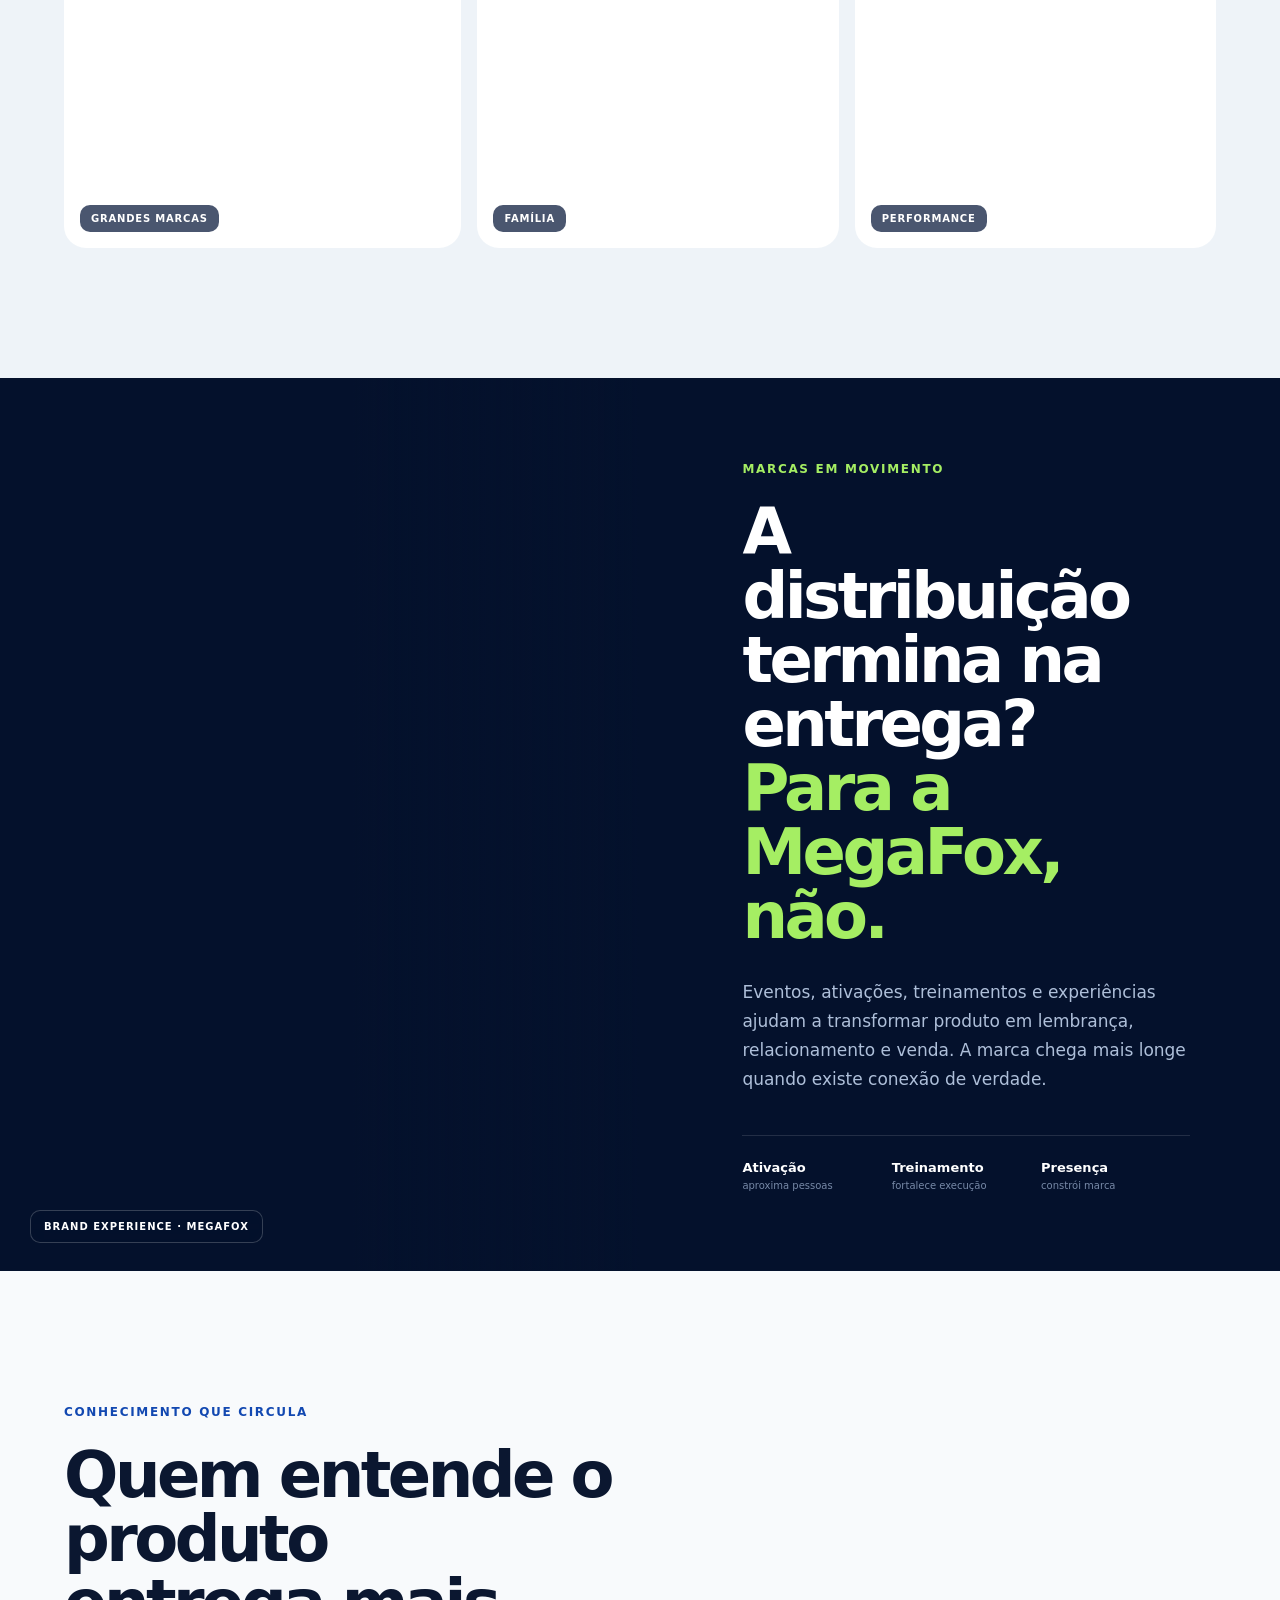
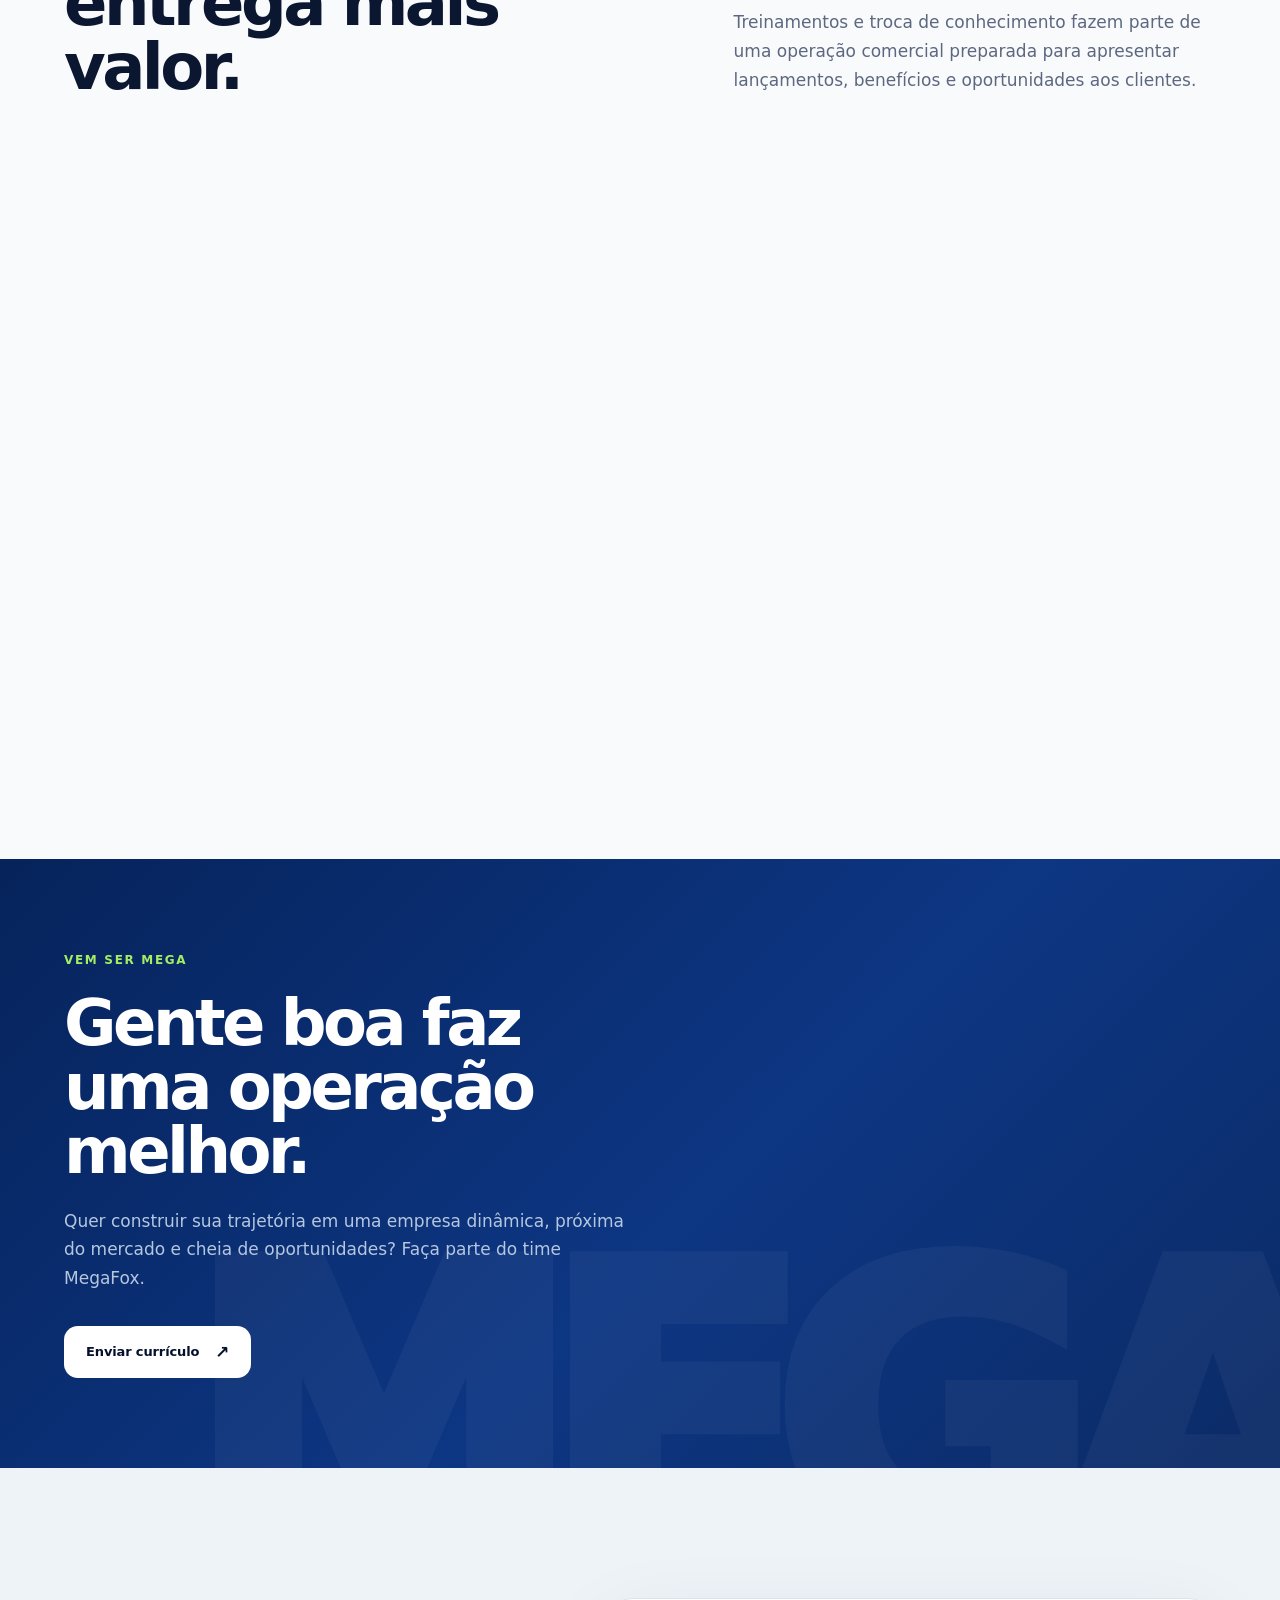
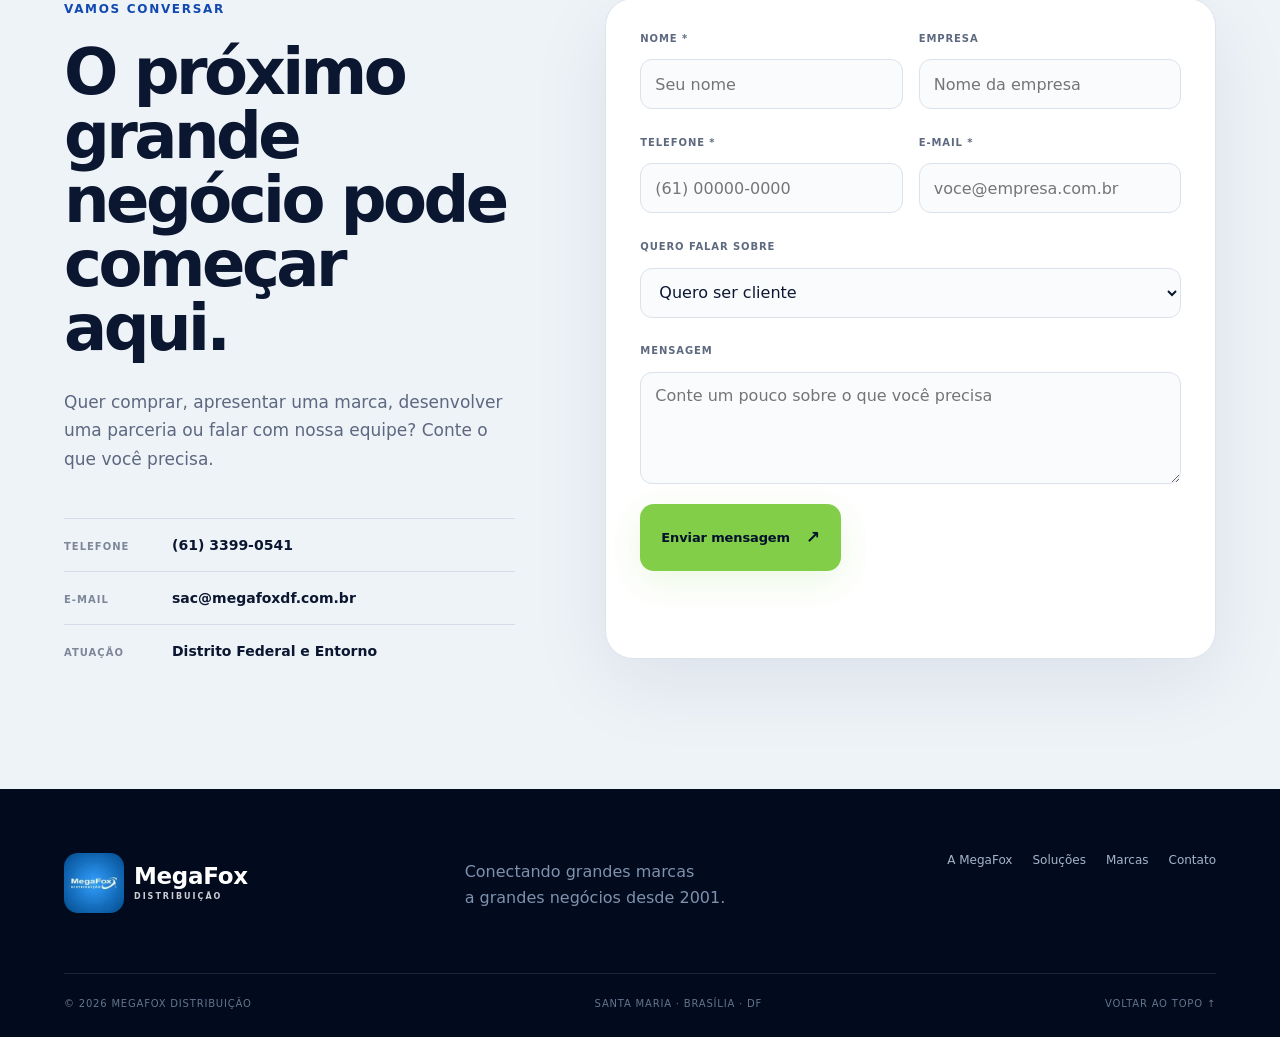
==== commit ff9147d0: "fix: restaurar layout original da demo MegaFox" ====
--- a/index.html
+++ b/index.html
@@ -1 +1,68 @@
-<!doctype html><html lang="pt-BR"><head><meta charset="utf-8"><meta name="viewport" content="width=device-width,initial-scale=1"><meta name="theme-color" content="#071a40"><title>MegaFox Distribuição | Grandes marcas. Grandes negócios.</title><meta name="description" content="MegaFox Distribuição. Há 25 anos conectando grandes marcas ao varejo e food service no Distrito Federal e Entorno."><style>:root{--navy:#04112c;--navy2:#071a40;--blue:#1248b1;--green:#82ce49;--green2:#a5ee63;--paper:#f7f9fc;--ink:#0b1730;--muted:#637086;--line:#dce3ed}*{box-sizing:border-box}html{scroll-behavior:smooth}body{margin:0;font-family:Inter,ui-sans-serif,system-ui,-apple-system,"Segoe UI",sans-serif;color:var(--ink);background:var(--paper);-webkit-font-smoothing:antialiased}a{text-decoration:none;color:inherit}img{display:block;width:100%}::selection{background:var(--green);color:var(--navy)}.wrap{width:min(1180px,calc(100% - 44px));margin:auto}.header{position:fixed;z-index:50;top:14px;left:50%;transform:translateX(-50%);width:min(1180px,calc(100% - 24px));height:68px;padding:0 14px;display:flex;align-items:center;justify-content:space-between;border:1px solid #ffffff24;border-radius:20px;background:#071a40c9;backdrop-filter:blur(18px);color:#fff}.brand{display:flex;align-items:center;gap:11px;font-weight:850}.brand img{width:45px;height:45px;border-radius:13px}.brand small{display:block;margin-top:3px;font-size:8px;letter-spacing:.18em;color:#a9b7cf}.nav{display:flex;align-items:center;gap:24px;color:#cad4e4;font-size:12px;font-weight:700}.nav a:hover{color:#fff}.cta{display:inline-flex;align-items:center;justify-content:center;min-height:46px;padding:0 18px;border-radius:13px;background:var(--green);color:var(--navy);font-size:12px;font-weight:850}.hero{position:relative;min-height:850px;display:grid;align-items:center;overflow:hidden;color:#fff;background:radial-gradient(circle at 72% 30%,#1757c766,transparent 32%),linear-gradient(135deg,#020b1d,#071a40 52%,#0b2b66)}.hero:before{content:"";position:absolute;inset:0;opacity:.13;background-image:linear-gradient(#ffffff16 1px,transparent 1px),linear-gradient(90deg,#ffffff16 1px,transparent 1px);background-size:64px 64px}.hero:after{content:"MEGAFOX";position:absolute;left:2%;bottom:-5vw;font-size:17vw;font-weight:950;letter-spacing:-.08em;color:#ffffff08}.hero-grid{position:relative;z-index:2;display:grid;grid-template-columns:1.05fr .75fr;gap:70px;align-items:center;padding-top:95px}.eyebrow{display:inline-flex;align-items:center;gap:9px;margin-bottom:20px;color:#c5d4f0;font-size:11px;font-weight:850;letter-spacing:.13em;text-transform:uppercase}.dot{width:7px;height:7px;border-radius:50%;background:var(--green);box-shadow:0 0 0 7px #82ce4922}.hero h1{max-width:760px;margin:0;font-size:clamp(52px,6.6vw,92px);line-height:.93;letter-spacing:-.065em}.hero h1 span{color:var(--green2)}.lead{max-width:670px;margin:28px 0 0;color:#b8c5dd;font-size:18px;line-height:1.65}.actions{display:flex;gap:12px;margin-top:34px}.ghost{background:#ffffff0b;color:#fff;border:1px solid #ffffff2b}.proof{display:flex;margin-top:54px}.proof div{padding-right:24px;margin-right:24px;border-right:1px solid #ffffff24}.proof div:last-child{border:0}.proof strong{display:block;font-size:25px}.proof span{display:block;margin-top:4px;color:#8fa0be;font-size:9px;text-transform:uppercase;letter-spacing:.08em}.visual{position:relative}.visual-card{position:relative;overflow:hidden;min-height:540px;border:1px solid #ffffff2b;border-radius:32px;box-shadow:0 40px 90px #0008;transform:rotate(2deg);background:#0b2b66}.visual-card img{height:540px;object-fit:cover;filter:saturate(.9) contrast(1.05)}.visual-card:after{content:"";position:absolute;inset:0;border-radius:32px;background:linear-gradient(to top,#04112ccd,transparent 58%)}.badge{position:absolute;z-index:4;left:22px;right:22px;bottom:22px;padding:13px 15px;border:1px solid #ffffff24;border-radius:12px;background:#04112c99;font-size:11px;font-weight:750}.trust{padding:27px 0;background:#fff;border-bottom:1px solid var(--line)}.trust-row{display:flex;gap:22px;align-items:center;justify-content:space-between;color:#3b4860;font-weight:850;font-size:13px}.trust-row b{color:var(--blue)}section{padding:112px 0}.kicker{margin-bottom:18px;color:var(--blue);font-size:11px;font-weight:900;letter-spacing:.14em;text-transform:uppercase}.title{margin:0;font-size:clamp(40px,5vw,68px);line-height:1;letter-spacing:-.055em}.section-head{display:grid;grid-template-columns:1.05fr .8fr;gap:70px;align-items:end;margin-bottom:58px}.section-head p{margin:0;color:var(--muted);font-size:16px;line-height:1.75}.story-grid{display:grid;grid-template-columns:1fr 1fr;gap:70px;align-items:center}.photo{position:relative;overflow:hidden;min-height:560px;border-radius:30px;background:#081c44}.photo img{height:560px;object-fit:cover}.photo:after{content:"25 ANOS";position:absolute;left:24px;bottom:24px;padding:12px 15px;border-radius:12px;background:#04112ccc;color:#fff;font-size:12px;font-weight:900;letter-spacing:.08em}.timeline{display:grid;gap:0}.step{display:grid;grid-template-columns:90px 1fr;gap:24px;padding:25px 0;border-top:1px solid var(--line)}.step strong{color:var(--blue);font-size:19px}.step h3{margin:0 0 7px;font-size:21px}.step p{margin:0;color:var(--muted);line-height:1.65}.dark{color:#fff;background:var(--navy)}.dark .kicker{color:var(--green2)}.dark .section-head p{color:#9fb0ca}.cards{display:grid;grid-template-columns:repeat(4,1fr);border:1px solid #ffffff1e;border-radius:28px;overflow:hidden}.card{min-height:320px;padding:30px;border-right:1px solid #ffffff1e;background:linear-gradient(180deg,#ffffff08,transparent)}.card:last-child{border:0}.num{color:var(--green2);font-size:11px;font-weight:900}.card h3{margin:65px 0 12px;font-size:23px;letter-spacing:-.03em}.card p{margin:0;color:#95a7c2;font-size:14px;line-height:1.7}.channels{background:linear-gradient(135deg,#eef3f8,#fff)}.channel-grid{display:grid;grid-template-columns:.9fr 1.1fr;gap:80px;align-items:center}.radar{position:relative;display:grid;place-items:center;aspect-ratio:1;max-width:530px;margin:auto;border:1px solid #1248b125;border-radius:50%;background:radial-gradient(circle,#82ce4925 0 2%,transparent 2% 17%,#1248b112 17% 17.5%,transparent 17.5% 34%,#1248b112 34% 34.5%,transparent 34.5% 50%,#1248b112 50% 50.5%,transparent 50.5%)}.radar:before,.radar:after{content:"";position:absolute;background:#1248b11c}.radar:before{width:1px;height:100%}.radar:after{width:100%;height:1px}.radar strong{z-index:2;width:150px;text-align:center;padding:18px;border-radius:18px;background:var(--navy);color:#fff;box-shadow:0 18px 50px #04112c33}.list{display:grid;grid-template-columns:1fr 1fr;gap:12px;margin-top:34px}.pill{padding:16px;border:1px solid var(--line);border-radius:14px;background:#fff;font-weight:750;font-size:13px}.brands{background:#fff}.brand-show{display:grid;grid-template-columns:1.15fr .85fr;gap:18px}.brand-photo{position:relative;overflow:hidden;min-height:520px;border-radius:28px;background:#081c44}.brand-photo img{height:520px;object-fit:cover}.brand-photo:after{content:"Grandes marcas. Grandes negócios.";position:absolute;left:25px;right:25px;bottom:25px;color:#fff;font-size:24px;font-weight:850;text-shadow:0 3px 20px #000}.brand-copy{padding:40px;border-radius:28px;color:#fff;background:linear-gradient(145deg,#0b2b68,#071a40)}.brand-copy h3{margin:0;font-size:35px;letter-spacing:-.045em}.brand-copy p{color:#b5c5dc;line-height:1.8}.brand-tags{display:flex;flex-wrap:wrap;gap:8px;margin-top:25px}.brand-tags span{padding:10px 12px;border:1px solid #ffffff25;border-radius:999px;font-size:11px}.careers{position:relative;overflow:hidden;background:linear-gradient(135deg,#06235b,#0d3683);color:#fff}.careers p{max-width:620px;color:#b7c7df;font-size:17px;line-height:1.75}.contact-grid{display:grid;grid-template-columns:.85fr 1.15fr;gap:75px}.contact-copy p{color:var(--muted);line-height:1.75}.form{display:grid;gap:16px;padding:28px;border:1px solid var(--line);border-radius:26px;background:#fff;box-shadow:0 25px 70px #071a4012}.row{display:grid;grid-template-columns:1fr 1fr;gap:14px}.form label{display:grid;gap:7px;font-size:10px;font-weight:850;text-transform:uppercase;letter-spacing:.08em;color:#657087}.form input,.form select,.form textarea{width:100%;padding:13px 14px;border:1px solid var(--line);border-radius:11px;background:#f9fbfd;outline:none}.form textarea{min-height:115px;resize:vertical}.status{min-height:18px;margin:0;color:#2d7b26;font-size:12px}.footer{padding:52px 0 26px;background:#020b1d;color:#fff}.footer-row{display:flex;align-items:center;justify-content:space-between;gap:30px}.footer .brand img{width:54px;height:54px}.footer p{color:#7f91ae;font-size:11px}.credits{margin-top:35px;padding-top:20px;border-top:1px solid #ffffff18;color:#64748e;font-size:10px;text-transform:uppercase;letter-spacing:.08em}.reveal{opacity:0;transform:translateY(20px);transition:.65s}.reveal.on{opacity:1;transform:none}@media(max-width:900px){.nav{display:none}.hero{min-height:auto;padding:120px 0 80px}.hero-grid,.story-grid,.section-head,.channel-grid,.brand-show,.contact-grid{grid-template-columns:1fr}.hero-grid{gap:55px}.visual-card,.visual-card img{min-height:460px;height:460px}.cards{grid-template-columns:1fr 1fr}.card:nth-child(2){border-right:0}.section-head{gap:25px}.trust-row{flex-wrap:wrap;justify-content:flex-start}.brand-copy{padding:30px}}@media(max-width:580px){.wrap{width:min(100% - 30px,1180px)}.header{height:62px}.header .cta{display:none}.hero h1{font-size:49px}.lead{font-size:16px}.actions{flex-direction:column}.proof div{padding-right:12px;margin-right:12px}.proof strong{font-size:20px}.cards{grid-template-columns:1fr}.card{border-right:0;border-bottom:1px solid #ffffff1e}.row,.list{grid-template-columns:1fr}section{padding:85px 0}.photo,.photo img{min-height:430px;height:430px}.brand-photo,.brand-photo img{min-height:430px;height:430px}.footer-row{align-items:flex-start;flex-direction:column}}</style></head><body><header class="header"><a class="brand" href="#inicio"><img src="assets/img/logo.webp" alt="MegaFox"><span>MegaFox<small>DISTRIBUIÇÃO</small></span></a><nav class="nav"><a href="#megafox">A MegaFox</a><a href="#solucoes">Soluções</a><a href="#marcas">Marcas</a><a href="#carreiras">Carreiras</a></nav><a class="cta" href="#contato">Fale com a MegaFox</a></header><main><section id="inicio" class="hero"><div class="wrap hero-grid"><div><div class="eyebrow"><i class="dot"></i>25 anos movendo grandes negócios</div><h1>Grandes marcas.<br>Grandes negócios.<br><span>Uma conexão Mega.</span></h1><p class="lead">Há 25 anos aproximando indústria, ponto de venda e consumidor com presença comercial, relacionamento e execução no Distrito Federal e Entorno.</p><div class="actions"><a class="cta" href="#megafox">Conheça a MegaFox</a><a class="cta ghost" href="#contato">Quero ser cliente</a></div><div class="proof"><div><strong>25 anos</strong><span>de mercado</span></div><div><strong>DF + Entorno</strong><span>presença regional</span></div><div><strong>B2B</strong><span>varejo e food service</span></div></div></div><div class="visual"><div class="visual-card"><img src="assets/img/jasmine.webp" alt="Portfólio MegaFox"><div class="badge">● Portfólio, relacionamento e execução comercial</div></div></div></div></section><div class="trust"><div class="wrap trust-row"><span>INDÚSTRIA</span><b>MEGAFOX</b><span>VAREJO</span><span>FOOD SERVICE</span><span>CONSUMIDOR</span></div></div><section id="megafox"><div class="wrap"><div class="section-head reveal"><div><div class="kicker">Nossa história</div><h2 class="title">Uma trajetória construída para <span style="color:#1248b1">fazer marcas acontecerem.</span></h2></div><p>Nascida em 2001, a MegaFox construiu sua presença no mercado com relacionamento, serviço e profissionalismo. Hoje, conecta grandes marcas a negócios de diferentes perfis em Brasília, Distrito Federal e Entorno.</p></div><div class="story-grid"><div class="photo reveal"><img src="assets/img/jasmine.webp" alt="MegaFox 25 anos"></div><div class="timeline reveal"><div class="step"><strong>2001</strong><div><h3>O começo</h3><p>Uma operação criada com visão comercial, proximidade com clientes e vontade de crescer.</p></div></div><div class="step"><strong>Hoje</strong><div><h3>Conexão entre marcas e mercado</h3><p>Distribuição, execução comercial, relacionamento e desenvolvimento de parceiros no DF e Entorno.</p></div></div><div class="step"><strong>Futuro</strong><div><h3>Mais tecnologia. Mais inteligência.</h3><p>Uma presença cada vez mais conectada, eficiente e preparada para transformar dados, operação e relacionamento em crescimento.</p></div></div></div></div></div></section><section id="solucoes" class="dark"><div class="wrap"><div class="section-head reveal"><div><div class="kicker">O que fazemos</div><h2 class="title">Mais do que entregar.<br><span style="color:#a5ee63">Fazer acontecer.</span></h2></div><p>Distribuição é o começo. O valor está em conectar indústria, equipe comercial, ponto de venda e consumidor com consistência.</p></div><div class="cards"><article class="card reveal"><span class="num">01</span><h3>Cobertura comercial</h3><p>Presença próxima ao cliente, relacionamento e desenvolvimento de oportunidades no mercado regional.</p></article><article class="card reveal"><span class="num">02</span><h3>Execução no PDV</h3><p>Marcas ganham visibilidade quando estratégia e presença comercial chegam juntas ao ponto de venda.</p></article><article class="card reveal"><span class="num">03</span><h3>Desenvolvimento de marcas</h3><p>Treinamentos, lançamentos e ações que aproximam portfólio, força de vendas e consumidor.</p></article><article class="card reveal"><span class="num">04</span><h3>Parceria de longo prazo</h3><p>Relações construídas com seriedade, confiança, performance e visão de crescimento conjunto.</p></article></div></div></section><section class="channels"><div class="wrap channel-grid"><div class="reveal"><div class="kicker">Presença comercial</div><h2 class="title">Do portfólio ao <span style="color:#1248b1">ponto de venda.</span></h2><p style="color:#637086;line-height:1.75">Uma operação preparada para conversar com diferentes formatos de negócio, mantendo proximidade comercial e conhecimento do mercado local.</p><div class="list"><div class="pill">Supermercados</div><div class="pill">Varejo alimentar</div><div class="pill">Food service</div><div class="pill">Lojas especializadas</div></div></div><div class="radar reveal"><strong>MEGAFOX<br><span style="color:#a5ee63">DF + ENTORNO</span></strong></div></div></section><section id="marcas" class="brands"><div class="wrap"><div class="section-head reveal"><div><div class="kicker">Portfólio & parceiros</div><h2 class="title">Marcas que já fazem parte de <span style="color:#1248b1">milhares de escolhas.</span></h2></div><p>Um portfólio construído para atender diferentes ocasiões de consumo, canais e perfis de clientes.</p></div><div class="brand-show"><div class="brand-photo reveal"><img src="assets/img/jasmine.webp" alt="Produtos distribuídos pela MegaFox"></div><div class="brand-copy reveal"><h3>Uma plataforma comercial para marcas crescerem.</h3><p>A MegaFox combina relacionamento, capacitação da equipe, ações de marca e presença comercial para aproximar produtos relevantes do mercado.</p><div class="brand-tags"><span>Arcor</span><span>Jasmine</span><span>Fit Food</span><span>Fini</span><span>Copra</span><span>Sococo</span><span>Nutry</span><span>Nutrata</span><span>Danke</span></div></div></div></div></section><section id="carreiras" class="careers"><div class="wrap reveal"><div class="kicker">Gente que faz acontecer</div><h2 class="title">Vem ser <span style="color:#a5ee63">Mega.</span></h2><p>Resultados consistentes nascem de pessoas preparadas, conectadas às marcas e próximas dos clientes. A evolução da MegaFox também passa pelo desenvolvimento de quem constrói essa história todos os dias.</p><a class="cta" href="#contato">Conheça nossas oportunidades</a></div></section><section id="contato"><div class="wrap contact-grid"><div class="contact-copy reveal"><div class="kicker">Vamos conversar</div><h2 class="title">Seu negócio pode ser a próxima <span style="color:#1248b1">conexão Mega.</span></h2><p>Seja para abastecer seu negócio, desenvolver uma marca ou conhecer melhor a MegaFox, este é o ponto de partida.</p><p><strong>Distrito Federal e Entorno</strong><br>Atendimento comercial regional</p></div><form id="form" class="form reveal"><div class="row"><label>Nome<input name="name" required></label><label>Empresa<input name="company" required></label></div><div class="row"><label>E-mail<input name="email" type="email" required></label><label>Telefone<input name="phone" required></label></div><label>Assunto<select name="subject" required><option value="">Selecione</option><option>Quero ser cliente</option><option>Quero ser fornecedor</option><option>Trabalhe conosco</option><option>Outro assunto</option></select></label><label>Mensagem<textarea name="message" required></textarea></label><button class="cta" type="submit" style="border:0;justify-self:start">Enviar contato</button><p id="status" class="status"></p></form></div></section></main><footer class="footer"><div class="wrap"><div class="footer-row"><div class="brand"><img src="assets/img/logo.webp" alt="MegaFox"><span>MegaFox<small>DISTRIBUIÇÃO</small></span></div><p>Grandes marcas. Grandes negócios. Uma conexão Mega.</p></div><div class="credits">© <span id="year"></span> MegaFox Distribuição · Protótipo institucional para demonstração</div></div></footer><script>document.getElementById('year').textContent=new Date().getFullYear();const io=new IntersectionObserver(e=>e.forEach(x=>{if(x.isIntersecting){x.target.classList.add('on');io.unobserve(x.target)}}),{threshold:.12});document.querySelectorAll('.reveal').forEach(x=>io.observe(x));document.getElementById('form').addEventListener('submit',e=>{e.preventDefault();document.getElementById('status').textContent='Demonstração concluída. Na versão de produção, este formulário será integrado ao canal comercial/CRM da MegaFox.'});</script></body></html>+<!doctype html>
+<html lang="pt-BR">
+<head>
+  <meta charset="utf-8" />
+  <meta name="viewport" content="width=device-width, initial-scale=1" />
+  <meta name="theme-color" content="#071a40" />
+  <meta name="description" content="MegaFox Distribuição. Há 25 anos conectando grandes marcas ao varejo e food service no Distrito Federal e Entorno." />
+  <meta property="og:title" content="MegaFox Distribuição | Conectando marcas e negócios" />
+  <meta property="og:description" content="Distribuição, presença comercial e relacionamento para varejo e food service no DF e Entorno." />
+  <meta property="og:type" content="website" />
+  <title>MegaFox Distribuição | Conectando marcas e negócios</title>
+  <link rel="icon" href="./assets/img/logo.webp" />
+  <link rel="stylesheet" href="./assets/css/styles-a.css" />
+  <link rel="stylesheet" href="./assets/css/styles-b.css" />
+</head>
+<body>
+  <div class="noise" aria-hidden="true"></div>
+  <header class="site-header" id="topo">
+    <a class="brand" href="#topo" aria-label="MegaFox Distribuição - Início">
+      <img src="./assets/img/logo.webp" alt="MegaFox Distribuição" />
+      <span class="brand-wordmark"><strong>MegaFox</strong><small>DISTRIBUIÇÃO</small></span>
+    </a>
+    <button class="nav-toggle" aria-expanded="false" aria-controls="main-nav" aria-label="Abrir menu"><span></span><span></span></button>
+    <nav id="main-nav" class="main-nav" aria-label="Navegação principal">
+      <a href="#megafox">A MegaFox</a><a href="#solucoes">Soluções</a><a href="#marcas">Marcas</a><a href="#atuacao">Atuação</a><a href="#carreiras">Carreiras</a>
+    </nav>
+    <a class="btn btn-header" href="#contato">Fale com a MegaFox <span>↗</span></a>
+  </header>
+  <main>
+    <section class="hero section-dark" aria-labelledby="hero-title">
+      <div class="hero-grid-bg" aria-hidden="true"></div><div class="hero-glow hero-glow-a" aria-hidden="true"></div><div class="hero-glow hero-glow-b" aria-hidden="true"></div>
+      <div class="hero-copy reveal">
+        <div class="eyebrow"><span class="pulse-dot"></span> Distribuição para varejo e food service</div>
+        <h1 id="hero-title">Grandes marcas.<br><span>Grandes negócios.</span><br>Uma conexão Mega.</h1>
+        <p class="hero-lead">Há 25 anos aproximando indústria, ponto de venda e consumidor com presença comercial, relacionamento e execução no Distrito Federal e Entorno.</p>
+        <div class="hero-actions"><a class="btn btn-primary" href="#contato">Quero ser cliente <span>↗</span></a><a class="btn btn-ghost" href="#megafox">Conheça a MegaFox <span>↓</span></a></div>
+        <div class="hero-proof" aria-label="Destaques MegaFox"><div><strong>25</strong><span>anos de história</span></div><div><strong>DF</strong><span>e Entorno</span></div><div><strong>B2B</strong><span>varejo + food service</span></div></div>
+      </div>
+      <div class="hero-visual reveal" data-delay="120">
+        <div class="visual-orbit orbit-one" aria-hidden="true"></div><div class="visual-orbit orbit-two" aria-hidden="true"></div>
+        <div class="video-shell"><video autoplay muted loop playsinline preload="metadata" poster="./assets/img/jasmine.webp"></video><div class="video-overlay"></div><div class="video-badge"><span></span> Operação que conecta pessoas e marcas</div></div>
+        <div class="floating-card fc-top"><span class="fc-icon">◎</span><div><strong>Presença</strong><small>onde o cliente está</small></div></div>
+        <div class="floating-card fc-bottom"><span class="fc-icon">↗</span><div><strong>Execução</strong><small>que gera movimento</small></div></div>
+      </div>
+      <div class="scroll-cue" aria-hidden="true"><span></span> descubra</div>
+    </section>
+    <section class="trust-strip" aria-label="Marcas do portfólio MegaFox">
+      <div class="trust-label">Um portfólio que fala por si</div><div class="ticker" aria-hidden="true"><div class="ticker-track"><span>ARCOR</span><i>•</i><span>JASMINE</span><i>•</i><span>FIT FOOD</span><i>•</i><span>FINI</span><i>•</i><span>BANANA BRASIL</span><i>•</i><span>COPRA</span><i>•</i><span>SOCOCO</span><i>•</i><span>NUTRY</span><i>•</i><span>NUTRIBOM</span><i>•</i><span>DANKE</span><i>•</i><span>ARCOR</span><i>•</i><span>JASMINE</span><i>•</i><span>FIT FOOD</span><i>•</i><span>FINI</span><i>•</i><span>BANANA BRASIL</span><i>•</i><span>COPRA</span><i>•</i><span>SOCOCO</span><i>•</i><span>NUTRY</span><i>•</i><span>NUTRIBOM</span><i>•</i><span>DANKE</span><i>•</i></div></div>
+    </section>
+    <section class="story section-light" id="megafox">
+      <div class="section-head reveal"><div><span class="kicker">A MegaFox</span><h2>Começou em casa.<br>Virou referência.</h2></div><p>Em 2001, uma distribuidora de balas e pirulitos nascia com uma ambição simples: fazer um trabalho sério, próximo e consistente. O crescimento transformou a operação, mas não o princípio.</p></div>
+      <div class="story-layout"><article class="story-feature reveal"><div class="story-year">2001</div><h3>Uma história construída<br>relacionamento por relacionamento.</h3><p>Da primeira operação à presença em diferentes canais do DF e Entorno, a MegaFox cresceu apostando em serviço, parceria, profissionalismo e competitividade.</p><a class="text-link" href="#contato">Construa negócios com a MegaFox <span>↗</span></a></article><div class="timeline reveal" data-delay="100"><div class="timeline-line"><span></span></div><div class="timeline-item active"><strong>2001</strong><span>Início da história MegaFox</span></div><div class="timeline-item"><strong>Expansão</strong><span>Novos canais, marcas e oportunidades</span></div><div class="timeline-item"><strong>Hoje</strong><span>Distribuição para varejo e food service</span></div><div class="timeline-item"><strong>Próximo</strong><span>Mais tecnologia, presença e conexão</span></div></div></div>
+    </section>
+    <section class="solutions section-blue" id="solucoes">
+      <div class="section-head inverse reveal"><div><span class="kicker">Nosso jeito de distribuir</span><h2>Mais do que entregar.<br><span>Fazer acontecer.</span></h2></div><p>Distribuição eficiente nasce da combinação entre portfólio, equipe, execução e relacionamento. É aí que a MegaFox transforma produto em presença de mercado.</p></div>
+      <div class="solution-grid"><article class="solution-card reveal"><span class="card-index">01</span><div class="solution-icon">⌁</div><h3>Cobertura comercial</h3><p>Relacionamento próximo para conectar produtos aos canais certos e gerar oportunidades consistentes de venda.</p><span class="card-line"></span></article><article class="solution-card reveal" data-delay="80"><span class="card-index">02</span><div class="solution-icon">◫</div><h3>Execução no ponto de venda</h3><p>Presença, exposição e acompanhamento para que as marcas tenham mais força onde a decisão de compra acontece.</p><span class="card-line"></span></article><article class="solution-card reveal" data-delay="160"><span class="card-index">03</span><div class="solution-icon">↗</div><h3>Desenvolvimento de marcas</h3><p>Treinamentos, ativações e lançamentos que aproximam equipe, cliente, indústria e consumidor.</p><span class="card-line"></span></article><article class="solution-card reveal" data-delay="240"><span class="card-index">04</span><div class="solution-icon">◎</div><h3>Parceria de longo prazo</h3><p>Atendimento profissional e transparente para construir relações comerciais que crescem com o tempo.</p><span class="card-line"></span></article></div>
+    </section>
+    <section class="channels section-light" id="atuacao"><div class="channels-copy reveal"><span class="kicker">Onde estamos</span><h2>Onde existe uma porta aberta, existe uma oportunidade.</h2><p>A MegaFox atende uma rede diversa de estabelecimentos, levando seu portfólio para diferentes momentos de consumo.</p><div class="channel-pills"><span>Supermercados</span><span>Hipermercados</span><span>Lojas de conveniência</span><span>Restaurantes</span><span>Hotéis</span><span>Lanchonetes</span><span>Academias</span><span>Farmácias</span><span>Panificadoras</span><span>Bares</span><span>Cantinas</span><span>Food service</span></div></div><div class="channels-visual reveal" data-delay="120"><div class="radar"><div class="radar-ring r1"></div><div class="radar-ring r2"></div><div class="radar-ring r3"></div><div class="radar-sweep"></div><div class="radar-center"><strong>MEGA</strong><span>DF + Entorno</span></div><div class="radar-dot d1"><span>Varejo</span></div><div class="radar-dot d2"><span>Food service</span></div><div class="radar-dot d3"><span>Conveniência</span></div><div class="radar-dot d4"><span>Saudáveis</span></div></div></div></section>
+    <section class="brands section-offwhite" id="marcas"><div class="section-head reveal"><div><span class="kicker">Portfólio</span><h2>Marcas fortes.<br>Presença que se multiplica.</h2></div><p>Do indulgente ao saudável, a MegaFox trabalha com marcas e categorias capazes de ocupar diferentes espaços no cotidiano do consumidor.</p></div><div class="brand-gallery"><figure class="brand-tile tall reveal"><img src="./assets/img/jasmine.webp" alt="Marcas parceiras Arcor distribuídas pela MegaFox" loading="lazy"><figcaption>Grandes marcas</figcaption></figure><figure class="brand-tile reveal" data-delay="60"><img src="./assets/img/jasmine.webp" alt="Produtos Jasmine disponíveis na MegaFox" loading="lazy"><figcaption>Saudabilidade</figcaption></figure><figure class="brand-tile reveal" data-delay="120"><img src="./assets/img/jasmine.webp" alt="Produto Danke distribuído pela MegaFox" loading="lazy"><figcaption>Indulgência</figcaption></figure><figure class="brand-tile reveal" data-delay="180"><img src="./assets/img/jasmine.webp" alt="Produtos Nutribom distribuídos pela MegaFox" loading="lazy"><figcaption>Família</figcaption></figure><figure class="brand-tile reveal" data-delay="240"><img src="./assets/img/jasmine.webp" alt="Produto Nutrata distribuído pela MegaFox" loading="lazy"><figcaption>Performance</figcaption></figure></div></section>
+    <section class="activation section-dark"><div class="activation-media reveal"><video autoplay muted loop playsinline preload="metadata" poster="./assets/img/jasmine.webp"></video><div class="activation-gradient"></div><div class="media-label">Brand experience · MegaFox</div></div><div class="activation-copy reveal" data-delay="120"><span class="kicker light">Marcas em movimento</span><h2>A distribuição termina na entrega?<br><span>Para a MegaFox, não.</span></h2><p>Eventos, ativações, treinamentos e experiências ajudam a transformar produto em lembrança, relacionamento e venda. A marca chega mais longe quando existe conexão de verdade.</p><div class="activation-stats"><div><strong>Ativação</strong><span>aproxima pessoas</span></div><div><strong>Treinamento</strong><span>fortalece execução</span></div><div><strong>Presença</strong><span>constrói marca</span></div></div></div></section>
+    <section class="people section-light"><div class="section-head reveal"><div><span class="kicker">Conhecimento que circula</span><h2>Quem entende o produto<br>entrega mais valor.</h2></div><p>Treinamentos e troca de conhecimento fazem parte de uma operação comercial preparada para apresentar lançamentos, benefícios e oportunidades aos clientes.</p></div><div class="people-grid"><div class="people-main reveal"><video autoplay muted loop playsinline preload="metadata" poster="./assets/img/jasmine.webp"></video></div><img class="people-photo reveal" data-delay="80" src="./assets/img/jasmine.webp" alt="Equipe MegaFox em treinamento" loading="lazy"><img class="people-photo reveal" data-delay="140" src="./assets/img/jasmine.webp" alt="Treinamento de produtos na MegaFox" loading="lazy"></div></section>
+    <section class="careers section-blue" id="carreiras"><div class="careers-copy reveal"><span class="kicker light">Vem ser Mega</span><h2>Gente boa faz<br>uma operação melhor.</h2><p>Quer construir sua trajetória em uma empresa dinâmica, próxima do mercado e cheia de oportunidades? Faça parte do time MegaFox.</p><a class="btn btn-white" href="mailto:vagas@megafoxdf.com.br">Enviar currículo <span>↗</span></a></div><div class="careers-word reveal" data-delay="100" aria-hidden="true">MEGA</div></section>
+    <section class="contact section-offwhite" id="contato"><div class="contact-copy reveal"><span class="kicker">Vamos conversar</span><h2>O próximo grande negócio pode começar aqui.</h2><p>Quer comprar, apresentar uma marca, desenvolver uma parceria ou falar com nossa equipe? Conte o que você precisa.</p><div class="contact-details"><div><small>Telefone</small><a href="tel:+556133990541">(61) 3399-0541</a></div><div><small>E-mail</small><a href="mailto:sac@megafoxdf.com.br">sac@megafoxdf.com.br</a></div><div><small>Atuação</small><span>Distrito Federal e Entorno</span></div></div></div><form class="contact-form reveal" data-delay="120" id="contact-form" novalidate><input class="hp" type="text" name="website" tabindex="-1" autocomplete="off" aria-hidden="true"><div class="field-row"><label><span>Nome *</span><input type="text" name="name" autocomplete="name" required maxlength="100" placeholder="Seu nome"></label><label><span>Empresa</span><input type="text" name="company" autocomplete="organization" maxlength="120" placeholder="Nome da empresa"></label></div><div class="field-row"><label><span>Telefone *</span><input type="tel" name="phone" autocomplete="tel" required maxlength="30" placeholder="(61) 00000-0000"></label><label><span>E-mail *</span><input type="email" name="email" autocomplete="email" required maxlength="140" placeholder="voce@empresa.com.br"></label></div><label><span>Quero falar sobre</span><select name="interest"><option value="ser-cliente">Quero ser cliente</option><option value="ser-fornecedor">Quero apresentar uma marca</option><option value="parceria">Parcerias e ações</option><option value="outro">Outro assunto</option></select></label><label><span>Mensagem</span><textarea name="message" rows="4" maxlength="1000" placeholder="Conte um pouco sobre o que você precisa"></textarea></label><button class="btn btn-primary submit-btn" type="submit">Enviar mensagem <span>↗</span></button><p class="form-status" id="form-status" role="status" aria-live="polite"></p></form></section>
+  </main>
+  <footer class="site-footer"><div class="footer-top"><a class="brand footer-brand" href="#topo"><img src="./assets/img/logo.webp" alt="" /><span class="brand-wordmark"><strong>MegaFox</strong><small>DISTRIBUIÇÃO</small></span></a><p>Conectando grandes marcas<br>a grandes negócios desde 2001.</p><div class="footer-links"><a href="#megafox">A MegaFox</a><a href="#solucoes">Soluções</a><a href="#marcas">Marcas</a><a href="#contato">Contato</a></div></div><div class="footer-bottom"><span>© <span id="year"></span> MegaFox Distribuição</span><span>Santa Maria · Brasília · DF</span><a href="#topo">Voltar ao topo ↑</a></div></footer>
+  <script src="./assets/js/app.js" defer></script>
+</body>
+</html>
--- a/assets/css/styles-a.css
+++ b/assets/css/styles-a.css
@@ -0,0 +1,148 @@
+:root {
+  --navy-950: #04112c;
+  --navy-900: #071a40;
+  --navy-800: #0a2b68;
+  --blue-700: #1248b1;
+  --blue-500: #2d75ff;
+  --cyan: #47c9ff;
+  --green: #82ce49;
+  --green-bright: #a5ee63;
+  --ink: #0b1730;
+  --muted: #5d6880;
+  --line: #dbe1eb;
+  --paper: #f8fafc;
+  --offwhite: #eef3f8;
+  --white: #ffffff;
+  --radius: 28px;
+  --shadow: 0 30px 80px rgba(4, 17, 44, .18);
+}
+* { box-sizing: border-box; }
+html { scroll-behavior: smooth; }
+body { margin: 0; color: var(--ink); background: var(--paper); font-family: Inter, ui-sans-serif, system-ui, -apple-system, BlinkMacSystemFont, "Segoe UI", sans-serif; -webkit-font-smoothing: antialiased; }
+a { color: inherit; text-decoration: none; }
+img, video { display: block; width: 100%; }
+button, input, textarea, select { font: inherit; }
+button { cursor: pointer; }
+::selection { background: var(--green); color: var(--navy-950); }
+.noise { position: fixed; inset: 0; pointer-events: none; z-index: 999; opacity: .025; background-image: url("data:image/svg+xml,%3Csvg viewBox='0 0 180 180' xmlns='http://www.w3.org/2000/svg'%3E%3Cfilter id='n'%3E%3CfeTurbulence type='fractalNoise' baseFrequency='.8' numOctaves='4' stitchTiles='stitch'/%3E%3C/filter%3E%3Crect width='100%25' height='100%25' filter='url(%23n)' opacity='.7'/%3E%3C/svg%3E"); }
+.site-header { position: fixed; z-index: 100; top: 16px; left: 50%; transform: translateX(-50%); width: min(94%, 1380px); height: 72px; padding: 0 16px 0 12px; display: grid; grid-template-columns: auto 1fr auto; align-items: center; gap: 28px; color: white; border: 1px solid rgba(255,255,255,.14); border-radius: 22px; background: rgba(5,22,56,.66); backdrop-filter: blur(20px); box-shadow: 0 16px 44px rgba(0,0,0,.14); transition: .3s ease; }
+.site-header.scrolled { top: 8px; background: rgba(5,22,56,.92); }
+.brand { display: inline-flex; align-items: center; gap: 10px; min-width: 160px; }
+.brand img { width: 48px; height: 48px; border-radius: 14px; object-fit: cover; }
+.brand-wordmark { display: flex; flex-direction: column; line-height: 1; letter-spacing: -.02em; }
+.brand-wordmark strong { font-size: 18px; }
+.brand-wordmark small { margin-top: 5px; font-size: 8px; letter-spacing: .25em; font-weight: 800; opacity: .8; }
+.main-nav { display: flex; align-items: center; justify-content: center; gap: 30px; font-size: 13px; font-weight: 650; color: rgba(255,255,255,.78); }
+.main-nav a { position: relative; padding: 24px 0; }
+.main-nav a::after { content: ""; position: absolute; left: 0; bottom: 17px; width: 100%; height: 1px; transform: scaleX(0); transform-origin: right; background: var(--green-bright); transition: transform .25s ease; }
+.main-nav a:hover { color: white; }
+.main-nav a:hover::after { transform: scaleX(1); transform-origin: left; }
+.nav-toggle { display: none; color: white; background: transparent; border: 0; width: 42px; height: 42px; }
+.nav-toggle span { display: block; width: 22px; height: 2px; background: currentColor; margin: 5px auto; }
+.btn { display: inline-flex; align-items: center; justify-content: center; gap: 16px; min-height: 52px; padding: 0 21px; border-radius: 14px; border: 1px solid transparent; font-weight: 750; font-size: 13px; letter-spacing: -.01em; transition: transform .25s ease, background .25s ease, border .25s ease; }
+.btn:hover { transform: translateY(-2px); }
+.btn span { font-size: 17px; }
+.btn-header { min-height: 44px; background: var(--green); color: var(--navy-950); }
+.btn-primary { background: var(--green); color: var(--navy-950); box-shadow: 0 10px 34px rgba(130,206,73,.16); }
+.btn-primary:hover { background: var(--green-bright); }
+.btn-ghost { color: white; border-color: rgba(255,255,255,.2); background: rgba(255,255,255,.04); }
+.btn-white { color: var(--navy-950); background: white; }
+.section-dark { color: white; background: var(--navy-950); }
+.section-light { background: var(--paper); }
+.section-offwhite { background: var(--offwhite); }
+.section-blue { color: white; background: linear-gradient(135deg, #06235b 0%, #0d3683 55%, #0b2b66 100%); }
+.hero { position: relative; min-height: 900px; height: 100vh; max-height: 1040px; overflow: hidden; display: grid; grid-template-columns: 1.05fr .95fr; align-items: center; gap: 60px; padding: 130px max(5vw, 38px) 80px; }
+.hero-grid-bg { position: absolute; inset: 0; opacity: .16; background-image: linear-gradient(rgba(255,255,255,.08) 1px, transparent 1px), linear-gradient(90deg, rgba(255,255,255,.08) 1px, transparent 1px); background-size: 68px 68px; mask-image: linear-gradient(to right, rgba(0,0,0,.85), transparent 80%); }
+.hero::after { content: "MEGAFOX"; position: absolute; left: 3vw; bottom: -6vw; font-weight: 900; font-size: clamp(100px, 17vw, 290px); letter-spacing: -.08em; color: rgba(255,255,255,.028); pointer-events: none; }
+.hero-glow { position: absolute; border-radius: 50%; filter: blur(80px); opacity: .26; }
+.hero-glow-a { width: 520px; height: 520px; right: 10%; top: 10%; background: var(--blue-500); }
+.hero-glow-b { width: 360px; height: 360px; left: 10%; bottom: -10%; background: var(--green); opacity: .12; }
+.hero-copy { position: relative; z-index: 2; max-width: 810px; }
+.eyebrow, .kicker { display: inline-flex; align-items: center; gap: 10px; margin-bottom: 24px; color: var(--blue-700); font-size: 12px; text-transform: uppercase; letter-spacing: .14em; font-weight: 850; }
+.eyebrow { color: #c5d4f0; }
+.pulse-dot { width: 7px; height: 7px; border-radius: 50%; background: var(--green); box-shadow: 0 0 0 0 rgba(130,206,73,.45); animation: pulse 2s infinite; }
+@keyframes pulse { 70% { box-shadow: 0 0 0 9px rgba(130,206,73,0); } 100% { box-shadow: 0 0 0 0 rgba(130,206,73,0); } }
+.hero h1 { margin: 0; max-width: 760px; font-size: clamp(54px, 6vw, 94px); line-height: .93; letter-spacing: -.065em; font-weight: 850; }
+.hero h1 span { color: var(--green-bright); }
+.hero-lead { max-width: 680px; margin: 30px 0 0; color: #b8c5dd; font-size: clamp(17px, 1.4vw, 21px); line-height: 1.58; }
+.hero-actions { display: flex; gap: 12px; margin-top: 36px; }
+.hero-proof { display: flex; align-items: stretch; gap: 0; margin-top: 58px; color: white; }
+.hero-proof > div { min-width: 140px; padding-right: 26px; margin-right: 26px; border-right: 1px solid rgba(255,255,255,.14); }
+.hero-proof > div:last-child { border: 0; margin-right: 0; padding-right: 0; }
+.hero-proof strong { display: block; font-size: 27px; letter-spacing: -.04em; }
+.hero-proof span { display: block; margin-top: 4px; color: #8fa0be; font-size: 11px; text-transform: uppercase; letter-spacing: .08em; }
+.hero-visual { position: relative; z-index: 2; width: min(100%, 620px); justify-self: center; }
+.video-shell { position: relative; width: min(72%, 410px); height: 610px; margin: auto; overflow: hidden; border: 1px solid rgba(255,255,255,.18); border-radius: 34px; box-shadow: 0 40px 100px rgba(0,0,0,.38); transform: rotate(2deg); }
+.video-shell video { width: 100%; height: 100%; object-fit: cover; }
+.video-overlay { position: absolute; inset: 0; background: linear-gradient(to top, rgba(3,15,39,.78), transparent 52%); }
+.video-badge { position: absolute; bottom: 20px; left: 20px; right: 20px; display: flex; align-items: center; gap: 9px; padding: 12px 14px; border: 1px solid rgba(255,255,255,.15); border-radius: 12px; background: rgba(4,17,44,.48); backdrop-filter: blur(14px); font-size: 11px; font-weight: 700; }
+.video-badge span { width: 7px; height: 7px; border-radius: 50%; background: var(--green); }
+.visual-orbit { position: absolute; top: 50%; left: 50%; border: 1px solid rgba(255,255,255,.12); border-radius: 50%; transform: translate(-50%,-50%); }
+.orbit-one { width: 520px; height: 520px; }
+.orbit-two { width: 650px; height: 650px; border-style: dashed; animation: rotate 36s linear infinite; }
+@keyframes rotate { to { transform: translate(-50%,-50%) rotate(360deg); } }
+.floating-card { position: absolute; z-index: 3; display: flex; align-items: center; gap: 12px; min-width: 190px; padding: 15px 17px; border: 1px solid rgba(255,255,255,.16); border-radius: 17px; color: white; background: rgba(8,34,82,.72); backdrop-filter: blur(20px); box-shadow: 0 20px 46px rgba(0,0,0,.2); }
+.fc-top { top: 70px; right: 0; }
+.fc-bottom { bottom: 82px; left: 0; }
+.fc-icon { display: grid; place-items: center; width: 38px; height: 38px; border-radius: 12px; background: rgba(130,206,73,.14); color: var(--green-bright); font-size: 19px; }
+.floating-card strong { display: block; font-size: 13px; }
+.floating-card small { display: block; margin-top: 3px; color: #9eb0cd; font-size: 10px; }
+.scroll-cue { position: absolute; left: 50%; bottom: 26px; transform: translateX(-50%); display: flex; align-items: center; gap: 8px; color: #70809e; font-size: 9px; text-transform: uppercase; letter-spacing: .2em; }
+.scroll-cue span { width: 1px; height: 28px; background: linear-gradient(var(--green), transparent); }
+.trust-strip { display: grid; grid-template-columns: 260px 1fr; overflow: hidden; min-height: 90px; align-items: center; border-bottom: 1px solid var(--line); background: white; }
+.trust-label { padding-left: max(5vw, 38px); font-size: 11px; font-weight: 800; text-transform: uppercase; letter-spacing: .11em; color: #667087; }
+.ticker { overflow: hidden; mask-image: linear-gradient(90deg, transparent, black 6%, black 94%, transparent); }
+.ticker-track { width: max-content; display: flex; align-items: center; gap: 28px; animation: ticker 34s linear infinite; color: #293650; }
+.ticker-track span { font-size: 15px; font-weight: 900; letter-spacing: .035em; white-space: nowrap; }
+.ticker-track i { color: var(--green); font-style: normal; }
+@keyframes ticker { to { transform: translateX(-50%); } }
+.section-head { display: grid; grid-template-columns: 1.1fr .9fr; gap: 80px; align-items: end; max-width: 1360px; margin: 0 auto 70px; }
+.section-head h2, .channels h2, .activation h2, .careers h2, .contact h2 { margin: 0; font-size: clamp(42px, 5vw, 74px); line-height: 1; letter-spacing: -.055em; }
+.section-head p { max-width: 540px; margin: 0 0 5px; color: var(--muted); font-size: 17px; line-height: 1.7; }
+.section-head.inverse p { color: #b6c7e2; }
+.section-head.inverse h2 span { color: var(--green-bright); }
+.story { padding: 130px max(5vw,38px); }
+.story-layout { display: grid; grid-template-columns: 1.1fr .9fr; gap: 100px; max-width: 1360px; margin: auto; align-items: start; }
+.story-feature { position: relative; min-height: 470px; padding: 48px; overflow: hidden; border-radius: var(--radius); color: white; background: linear-gradient(135deg, #071a40, #123d8b); box-shadow: var(--shadow); }
+.story-feature::after { content: ""; position: absolute; width: 320px; height: 320px; right: -80px; bottom: -90px; border-radius: 50%; border: 70px solid rgba(130,206,73,.12); }
+.story-year { font-size: clamp(90px, 13vw, 190px); line-height: .78; letter-spacing: -.09em; font-weight: 900; color: rgba(255,255,255,.09); }
+.story-feature h3 { position: relative; z-index: 1; margin: -5px 0 20px; font-size: clamp(27px, 3vw, 42px); line-height: 1.05; letter-spacing: -.04em; }
+.story-feature p { position: relative; z-index: 1; max-width: 570px; color: #bdcbe2; line-height: 1.65; }
+.text-link { position: relative; z-index: 1; display: inline-flex; gap: 16px; margin-top: 24px; color: var(--green-bright); font-size: 13px; font-weight: 800; }
+.timeline { position: relative; padding: 26px 0 20px 46px; }
+.timeline-line { position: absolute; left: 8px; top: 37px; bottom: 35px; width: 1px; background: #c8d0dd; }
+.timeline-line span { display: block; width: 1px; height: 34%; background: var(--blue-500); }
+.timeline-item { position: relative; display: grid; grid-template-columns: 110px 1fr; gap: 18px; padding: 20px 0 34px; color: #8b96a8; }
+.timeline-item::before { content: ""; position: absolute; left: -43px; top: 25px; width: 11px; height: 11px; border-radius: 50%; border: 2px solid #b7c0cf; background: var(--paper); }
+.timeline-item.active::before { border-color: var(--green); background: var(--green); box-shadow: 0 0 0 6px rgba(130,206,73,.13); }
+.timeline-item strong { color: var(--ink); font-size: 15px; }
+.timeline-item span { font-size: 14px; }
+.solutions { padding: 130px max(5vw,38px); }
+.solution-grid { display: grid; grid-template-columns: repeat(4, 1fr); max-width: 1360px; margin: auto; border: 1px solid rgba(255,255,255,.12); border-radius: var(--radius); overflow: hidden; }
+.solution-card { position: relative; min-height: 390px; padding: 32px; border-right: 1px solid rgba(255,255,255,.12); background: rgba(255,255,255,.025); transition: background .35s ease; }
+.solution-card:last-child { border-right: 0; }
+.solution-card:hover { background: rgba(255,255,255,.07); }
+.card-index { position: absolute; right: 25px; top: 25px; color: rgba(255,255,255,.25); font-size: 10px; letter-spacing: .1em; }
+.solution-icon { display: grid; place-items: center; width: 58px; height: 58px; margin: 55px 0 60px; border-radius: 18px; background: rgba(130,206,73,.12); color: var(--green-bright); font-size: 25px; }
+.solution-card h3 { margin: 0 0 14px; font-size: 22px; letter-spacing: -.025em; }
+.solution-card p { margin: 0; color: #a8bad7; font-size: 14px; line-height: 1.6; }
+.card-line { position: absolute; left: 32px; right: 32px; bottom: 0; height: 3px; transform: scaleX(0); transform-origin: left; background: var(--green); transition: transform .35s ease; }
+.solution-card:hover .card-line { transform: scaleX(1); }
+.channels { display: grid; grid-template-columns: .95fr 1.05fr; gap: 80px; align-items: center; padding: 130px max(5vw,38px); overflow: hidden; }
+.channels-copy { max-width: 660px; justify-self: end; }
+.channels-copy p { margin: 28px 0; color: var(--muted); font-size: 17px; line-height: 1.7; }
+.channel-pills { display: flex; flex-wrap: wrap; gap: 9px; }
+.channel-pills span { padding: 10px 13px; border: 1px solid #dbe1eb; border-radius: 999px; background: white; color: #45516a; font-size: 11px; font-weight: 700; }
+.channels-visual { min-height: 600px; display: grid; place-items: center; }
+.radar { position: relative; width: min(560px, 90vw); aspect-ratio: 1; border-radius: 50%; background: radial-gradient(circle, rgba(45,117,255,.12), rgba(45,117,255,.02) 55%, transparent 70%); }
+.radar-ring { position: absolute; left: 50%; top: 50%; border: 1px solid #cfd9e8; border-radius: 50%; transform: translate(-50%,-50%); }
+.r1 { width: 32%; height: 32%; } .r2 { width: 62%; height: 62%; } .r3 { width: 92%; height: 92%; }
+.radar::before, .radar::after { content: ""; position: absolute; left: 50%; top: 4%; bottom: 4%; width: 1px; background: #dbe3ef; }
+.radar::after { transform: rotate(90deg); }
+.radar-sweep { position: absolute; inset: 4%; border-radius: 50%; background: conic-gradient(from 0deg, rgba(130,206,73,.22), transparent 20%); animation: radar 7s linear infinite; }
+@keyframes radar { to { transform: rotate(360deg); } }
+.radar-center { position: absolute; left: 50%; top: 50%; z-index: 4; transform: translate(-50%,-50%); display: grid; place-items: center; width: 122px; height: 122px; border-radius: 50%; color: white; background: var(--navy-900); box-shadow: 0 0 0 12px rgba(7,26,64,.08), 0 20px 50px rgba(7,26,64,.24); }
+.radar-center strong { font-size: 22px; letter-spacing: -.04em; }.radar-center span { margin-top: -30px; font-size: 9px; color: #a8bad7; }
+.radar-dot { position: absolute; z-index: 5; width: 12px; height: 12px; border: 3px solid white; border-radius: 50%; background: var(--green); box-shadow: 0 0 0 7px rgba(130,206,73,.16); }
+.radar-dot span { position: absolute; white-space: nowrap; left: 18px; top: -4px; padding: 6px 9px; border-radius: 9px; background: white; box-shadow: 0 8px 24px rgba(7,26,64,.12); font-size: 10px; font-weight: 800; }
+.d1 { top: 18%; left: 62%; }.d2 { top: 48%; right: 2%; }.d3 { bottom: 15%; left: 63%; }.d4 { top: 42%; left: 12%; }
--- a/assets/css/styles-b.css
+++ b/assets/css/styles-b.css
@@ -0,0 +1,89 @@
+.brands { padding: 130px max(5vw,38px); }
+.brand-gallery { display: grid; grid-template-columns: 1.1fr 1fr 1fr; grid-template-rows: 320px 320px; gap: 16px; max-width: 1360px; margin: auto; }
+.brand-tile { position: relative; margin: 0; overflow: hidden; border-radius: 22px; background: white; }
+.brand-tile.tall { grid-row: 1 / 3; }
+.brand-tile img { width: 100%; height: 100%; object-fit: cover; transition: transform .7s cubic-bezier(.2,.75,.25,1); }
+.brand-tile:hover img { transform: scale(1.045); }
+.brand-tile figcaption { position: absolute; left: 16px; bottom: 16px; padding: 8px 11px; border-radius: 10px; color: white; background: rgba(5,22,56,.72); backdrop-filter: blur(12px); font-size: 10px; font-weight: 800; text-transform: uppercase; letter-spacing: .08em; }
+.activation { display: grid; grid-template-columns: 1fr 1fr; min-height: 780px; }
+.activation-media { position: relative; min-height: 780px; overflow: hidden; }
+.activation-media video { height: 100%; object-fit: cover; }
+.activation-gradient { position: absolute; inset: 0; background: linear-gradient(90deg, transparent 55%, var(--navy-950)), linear-gradient(0deg, rgba(4,17,44,.45), transparent 50%); }
+.media-label { position: absolute; left: 30px; bottom: 28px; padding: 10px 13px; border: 1px solid rgba(255,255,255,.2); border-radius: 10px; background: rgba(4,17,44,.42); backdrop-filter: blur(12px); font-size: 10px; font-weight: 800; text-transform: uppercase; letter-spacing: .1em; }
+.activation-copy { align-self: center; max-width: 650px; padding: 80px max(7vw,60px) 80px 8vw; }
+.kicker.light { color: var(--green-bright); }
+.activation h2 span { color: var(--green-bright); }
+.activation-copy > p { margin: 30px 0 42px; color: #aebfd9; font-size: 17px; line-height: 1.7; }
+.activation-stats { display: grid; grid-template-columns: repeat(3, 1fr); border-top: 1px solid rgba(255,255,255,.12); }
+.activation-stats div { padding: 24px 18px 0 0; }
+.activation-stats strong, .activation-stats span { display: block; }
+.activation-stats strong { font-size: 13px; }.activation-stats span { margin-top: 5px; color: #7789a7; font-size: 10px; }
+.people { padding: 130px max(5vw,38px); }
+.people-grid { display: grid; grid-template-columns: 1.4fr .8fr .8fr; gap: 16px; max-width: 1360px; margin: auto; height: 560px; }
+.people-grid > * { height: 100%; object-fit: cover; border-radius: 24px; overflow: hidden; }
+.people-main video { height: 100%; object-fit: cover; }
+.careers { position: relative; min-height: 520px; display: flex; align-items: center; overflow: hidden; padding: 90px max(5vw,38px); }
+.careers-copy { position: relative; z-index: 2; max-width: 650px; }
+.careers-copy p { max-width: 560px; margin: 24px 0 34px; color: #b5c6df; font-size: 17px; line-height: 1.65; }
+.careers-word { position: absolute; right: -3vw; bottom: -8vw; font-size: clamp(220px, 31vw, 560px); line-height: .75; letter-spacing: -.1em; font-weight: 950; color: rgba(255,255,255,.04); }
+.contact { display: grid; grid-template-columns: .85fr 1.15fr; gap: 90px; padding: 130px max(5vw,38px); }
+.contact-copy { max-width: 620px; }
+.contact-copy > p { margin: 28px 0 44px; color: var(--muted); font-size: 17px; line-height: 1.7; }
+.contact-details { display: grid; gap: 18px; }
+.contact-details div { display: grid; grid-template-columns: 90px 1fr; gap: 18px; align-items: baseline; padding-top: 18px; border-top: 1px solid #d5dce7; }
+.contact-details small { color: #7d8799; font-size: 10px; text-transform: uppercase; letter-spacing: .1em; font-weight: 800; }
+.contact-details a, .contact-details span { font-weight: 750; font-size: 14px; }
+.contact-form { display: grid; gap: 20px; padding: 34px; border: 1px solid #dce3ed; border-radius: var(--radius); background: white; box-shadow: 0 24px 80px rgba(7,26,64,.08); }
+.field-row { display: grid; grid-template-columns: 1fr 1fr; gap: 16px; }
+.contact-form label { display: grid; gap: 8px; }
+.contact-form label > span { font-size: 10px; text-transform: uppercase; letter-spacing: .09em; font-weight: 850; color: #5e6980; }
+.contact-form input, .contact-form select, .contact-form textarea { width: 100%; border: 1px solid #dce2eb; border-radius: 12px; outline: none; color: var(--ink); background: #f9fbfd; transition: border .2s ease, box-shadow .2s ease; }
+.contact-form input, .contact-form select { height: 50px; padding: 0 14px; }
+.contact-form textarea { resize: vertical; padding: 13px 14px; }
+.contact-form input:focus, .contact-form select:focus, .contact-form textarea:focus { border-color: var(--blue-500); box-shadow: 0 0 0 4px rgba(45,117,255,.09); }
+.contact-form .submit-btn { justify-self: start; border: 0; }
+.form-status { min-height: 18px; margin: 0; color: #4f5e75; font-size: 12px; }
+.form-status.ok { color: #2d7b26; }.form-status.error { color: #a22a2a; }
+.hp { position: absolute !important; left: -9999px !important; opacity: 0 !important; }
+.site-footer { padding: 64px max(5vw,38px) 28px; color: white; background: #020b1d; }
+.footer-top { display: grid; grid-template-columns: 1fr 1fr 1fr; gap: 50px; align-items: start; padding-bottom: 60px; }
+.footer-brand img { width: 60px; height: 60px; }.footer-brand .brand-wordmark strong { font-size: 23px; }
+.footer-top p { margin: 6px 0 0; color: #7f91ae; line-height: 1.6; }
+.footer-links { display: flex; flex-wrap: wrap; justify-content: flex-end; gap: 20px; color: #a5b4cc; font-size: 12px; }
+.footer-bottom { display: flex; justify-content: space-between; gap: 20px; padding-top: 24px; border-top: 1px solid rgba(255,255,255,.1); color: #64748e; font-size: 10px; text-transform: uppercase; letter-spacing: .08em; }
+.reveal { opacity: 0; transform: translateY(24px); transition: opacity .75s cubic-bezier(.2,.75,.25,1), transform .75s cubic-bezier(.2,.75,.25,1); transition-delay: var(--delay, 0ms); }
+.reveal.visible { opacity: 1; transform: translateY(0); }
+@media (prefers-reduced-motion: reduce) { *, *::before, *::after { animation-duration: .01ms !important; animation-iteration-count: 1 !important; scroll-behavior: auto !important; transition-duration: .01ms !important; } .reveal { opacity: 1; transform: none; } }
+@media (max-width: 1120px) {
+  .main-nav { gap: 17px; }.btn-header { display: none; }.site-header { grid-template-columns: auto 1fr; }
+  .hero { grid-template-columns: 1fr .8fr; gap: 28px; }.video-shell { width: 82%; height: 560px; }.orbit-two { width: 560px; height: 560px; }
+  .solution-grid { grid-template-columns: repeat(2,1fr); }.solution-card { border-bottom: 1px solid rgba(255,255,255,.12); }.solution-card:nth-child(2) { border-right: 0; }
+  .brand-gallery { grid-template-columns: 1.1fr 1fr; grid-template-rows: repeat(3,260px); }.brand-tile.tall { grid-row: 1 / 3; }.brand-tile:last-child { grid-column: 1 / 3; }
+}
+@media (max-width: 820px) {
+  .site-header { top: 10px; width: calc(100% - 20px); height: 64px; padding: 0 10px; grid-template-columns: 1fr auto; }.brand img { width: 43px; height: 43px; }.brand-wordmark { display: none; }
+  .nav-toggle { display: block; }
+  .main-nav { position: absolute; top: 72px; left: 0; right: 0; display: grid; gap: 0; padding: 12px; border: 1px solid rgba(255,255,255,.14); border-radius: 18px; background: rgba(5,22,56,.97); transform: scaleY(0); opacity: 0; transform-origin: top; pointer-events: none; transition: .22s ease; }
+  .main-nav.open { transform: scaleY(1); opacity: 1; pointer-events: auto; }.main-nav a { padding: 14px; }.main-nav a::after { display: none; }
+  .hero { min-height: 1080px; height: auto; max-height: none; grid-template-columns: 1fr; gap: 70px; padding: 135px 22px 80px; }.hero h1 { font-size: clamp(48px,14vw,72px); }.hero-copy { max-width: none; }.hero-visual { width: 100%; }.video-shell { width: min(74%,380px); height: 510px; }.orbit-one { width: 420px; height: 420px; }.orbit-two { width: 500px; height: 500px; }.fc-top { right: 1%; }.fc-bottom { left: 1%; }.scroll-cue { display: none; }
+  .trust-strip { grid-template-columns: 1fr; padding: 18px 0; gap: 14px; }.trust-label { padding-left: 22px; }
+  .section-head, .story-layout, .channels, .contact { grid-template-columns: 1fr; gap: 50px; }.section-head { margin-bottom: 48px; }.section-head p { max-width: none; }
+  .story, .solutions, .brands, .people, .contact { padding: 95px 22px; }.story-feature { padding: 32px; min-height: 430px; }.story-layout { gap: 38px; }
+  .solutions { padding-left: 22px; padding-right: 22px; }.solution-grid { grid-template-columns: 1fr; }.solution-card { border-right: 0; min-height: 320px; }.solution-icon { margin: 36px 0 38px; }
+  .channels { padding: 95px 22px; }.channels-copy { justify-self: auto; }.channels-visual { min-height: 460px; }.radar { width: min(440px,96vw); }
+  .brand-gallery { grid-template-columns: 1fr 1fr; grid-template-rows: 420px repeat(2,230px); }.brand-tile.tall { grid-column: 1 / 3; grid-row: auto; }.brand-tile:last-child { grid-column: auto; }
+  .activation { grid-template-columns: 1fr; }.activation-media { min-height: 640px; }.activation-gradient { background: linear-gradient(0deg, var(--navy-950), transparent 55%); }.activation-copy { padding: 70px 22px 90px; max-width: none; }
+  .people-grid { height: auto; grid-template-columns: 1fr 1fr; grid-template-rows: 520px 300px; }.people-main { grid-column: 1 / 3; }
+  .careers { padding: 90px 22px; min-height: 500px; }.careers-word { font-size: 62vw; bottom: -8vw; }
+  .footer-top { grid-template-columns: 1fr; }.footer-links { justify-content: flex-start; }.footer-bottom { flex-direction: column; }
+}
+@media (max-width: 540px) {
+  .hero { min-height: 1050px; }.hero-actions { flex-direction: column; align-items: stretch; }.hero-proof { gap: 0; }.hero-proof > div { min-width: 0; flex: 1; padding-right: 12px; margin-right: 12px; }.hero-proof strong { font-size: 22px; }.hero-proof span { font-size: 8px; }
+  .video-shell { width: 78%; height: 470px; }.floating-card { min-width: 162px; padding: 12px; }.fc-top { top: 50px; right: -4px; }.fc-bottom { bottom: 55px; left: -4px; }
+  .section-head h2, .channels h2, .activation h2, .careers h2, .contact h2 { font-size: 43px; }.section-head { gap: 24px; }
+  .timeline-item { grid-template-columns: 82px 1fr; }
+  .brand-gallery { display: grid; grid-template-columns: 1fr; grid-template-rows: repeat(5,360px); }.brand-tile.tall, .brand-tile:last-child { grid-column: auto; grid-row: auto; }
+  .activation-media { min-height: 560px; }.activation-stats { grid-template-columns: 1fr; }.activation-stats div { padding-top: 16px; }
+  .people-grid { grid-template-columns: 1fr; grid-template-rows: 500px 320px 320px; }.people-main { grid-column: auto; }
+  .field-row { grid-template-columns: 1fr; }.contact-form { padding: 22px; }.contact-details div { grid-template-columns: 70px 1fr; }
+}
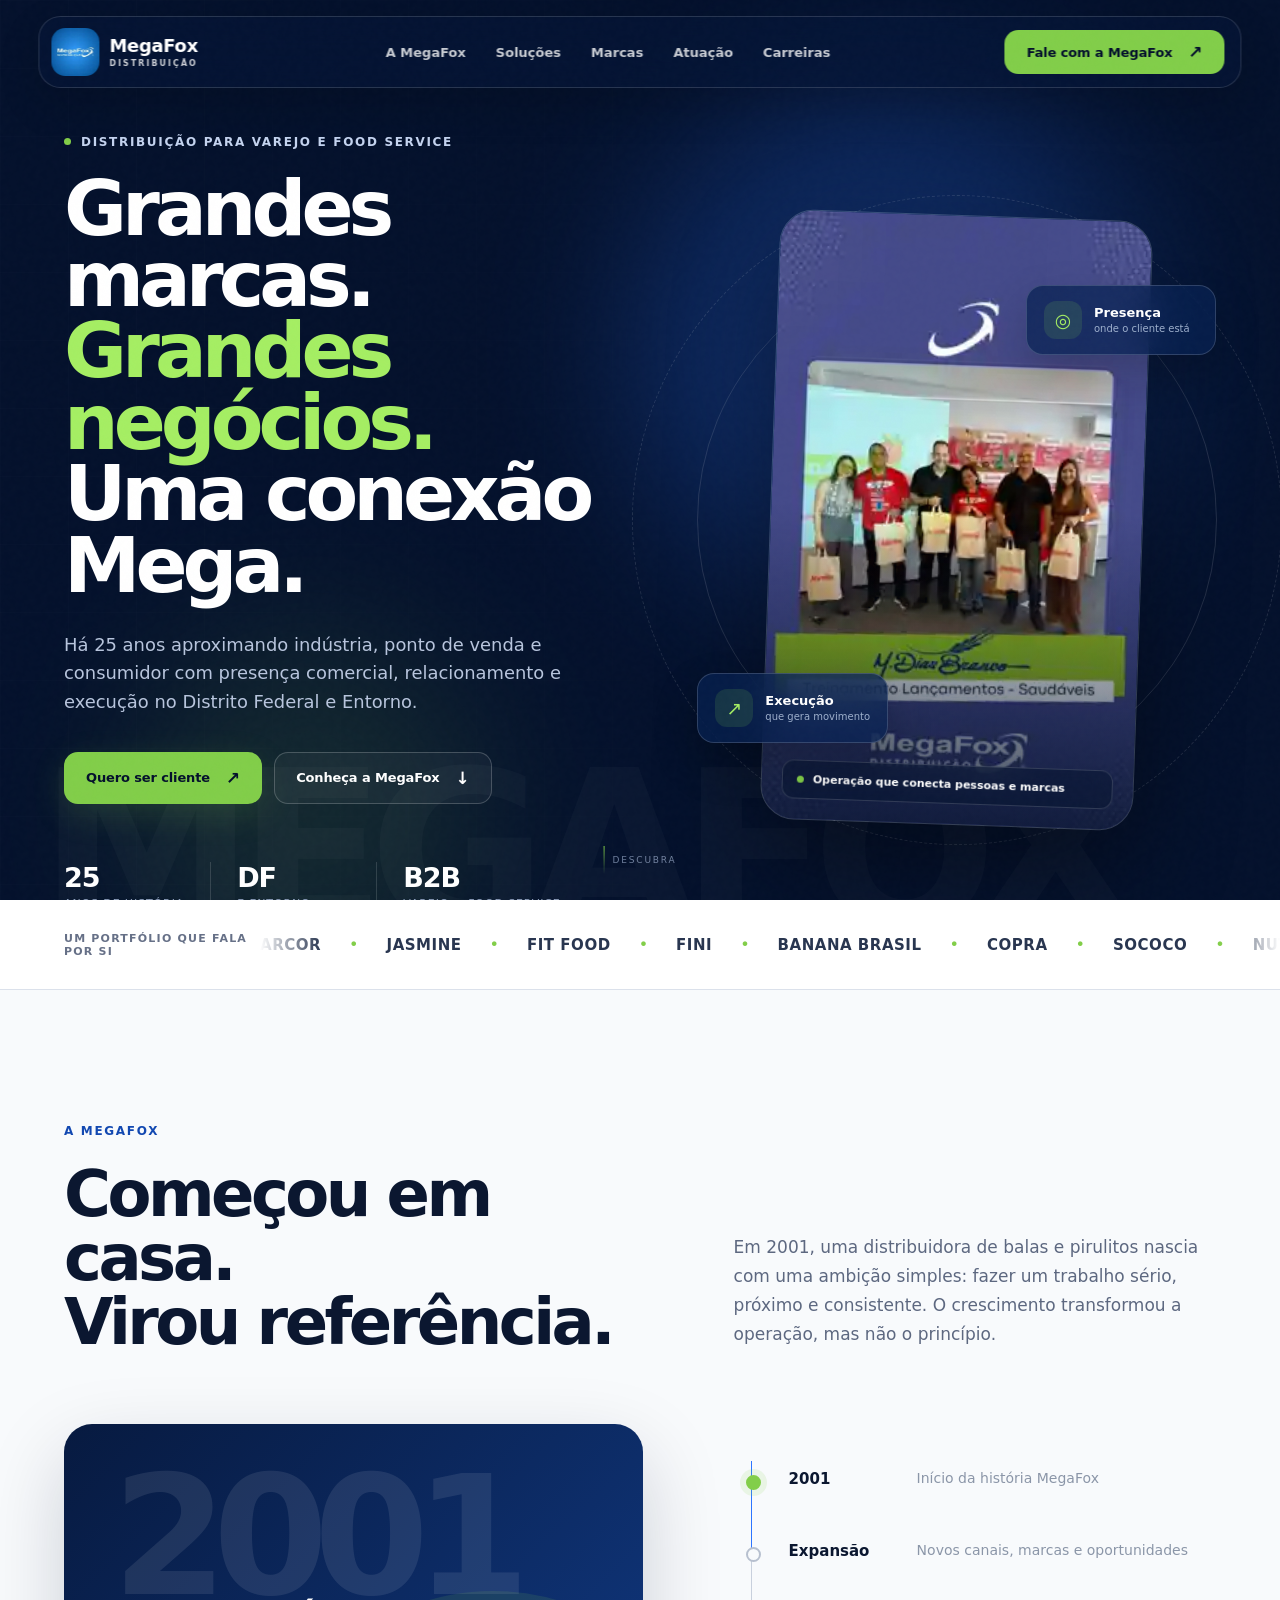
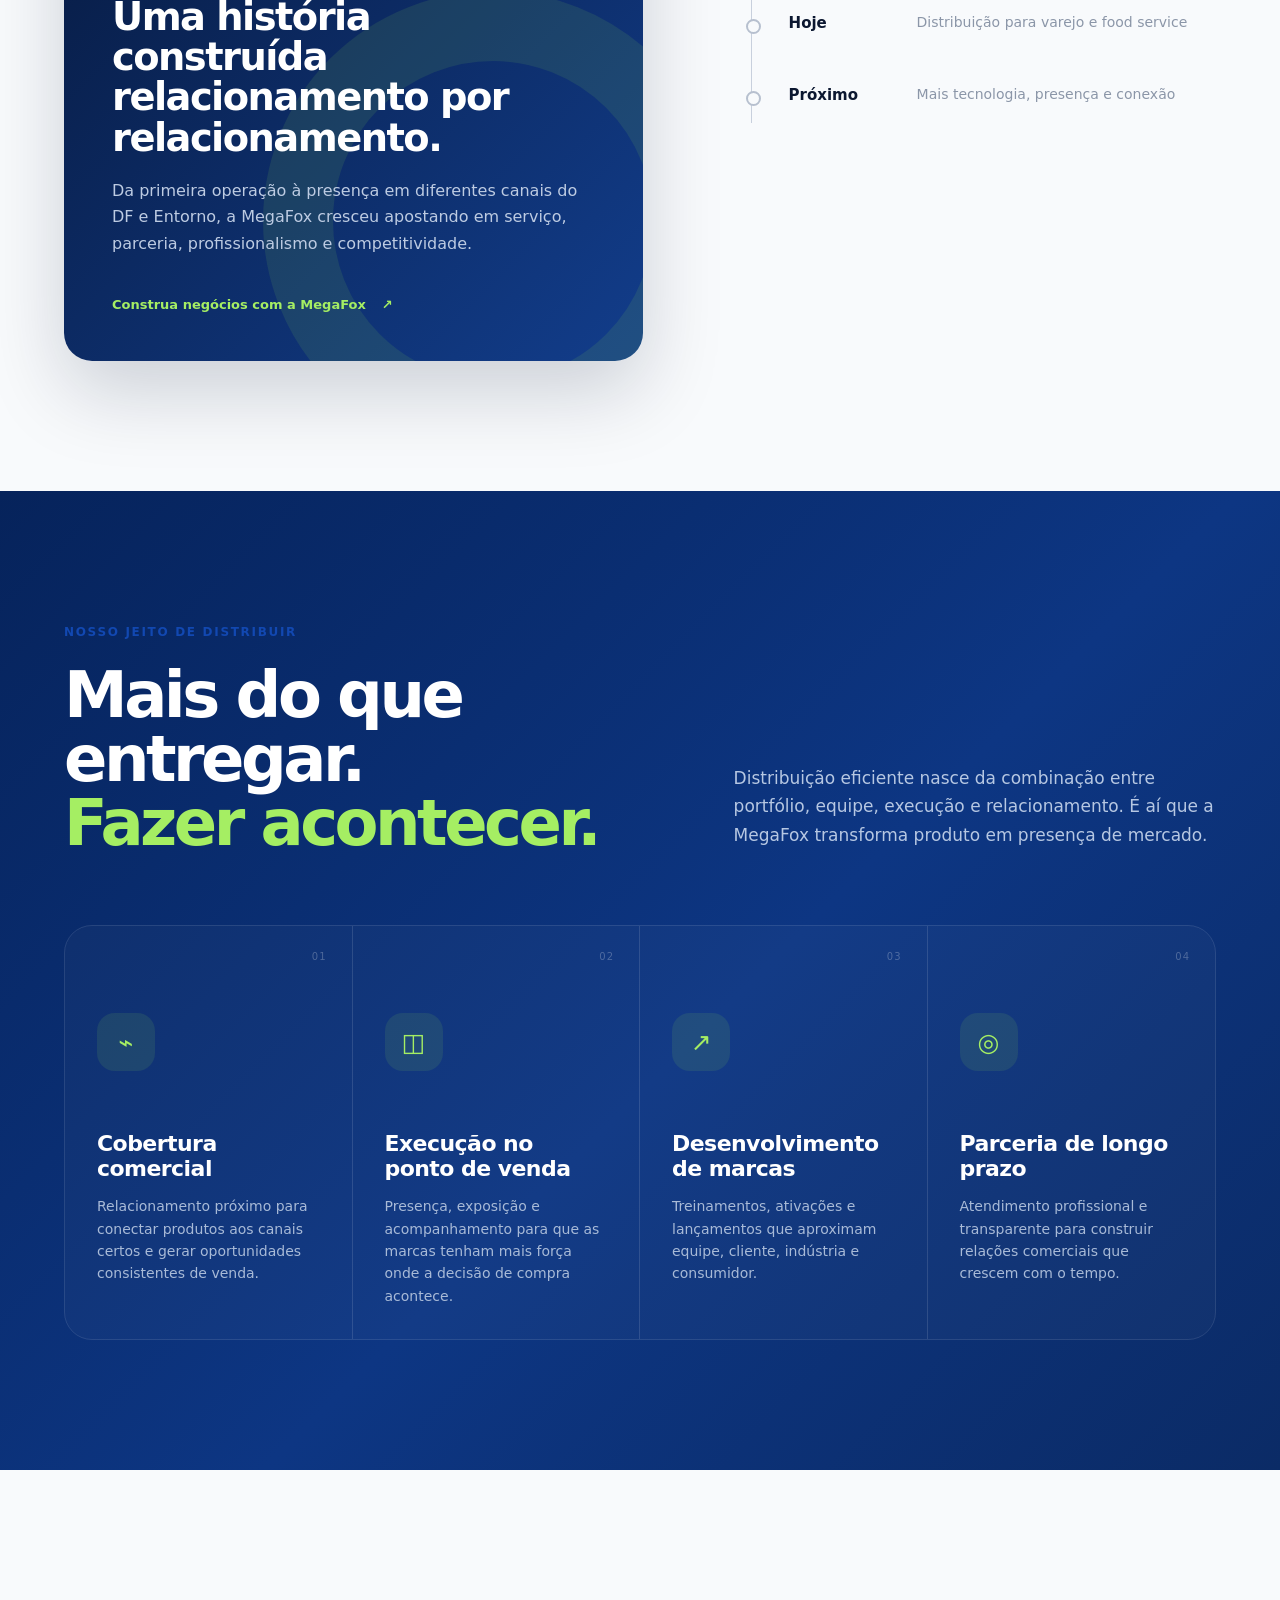
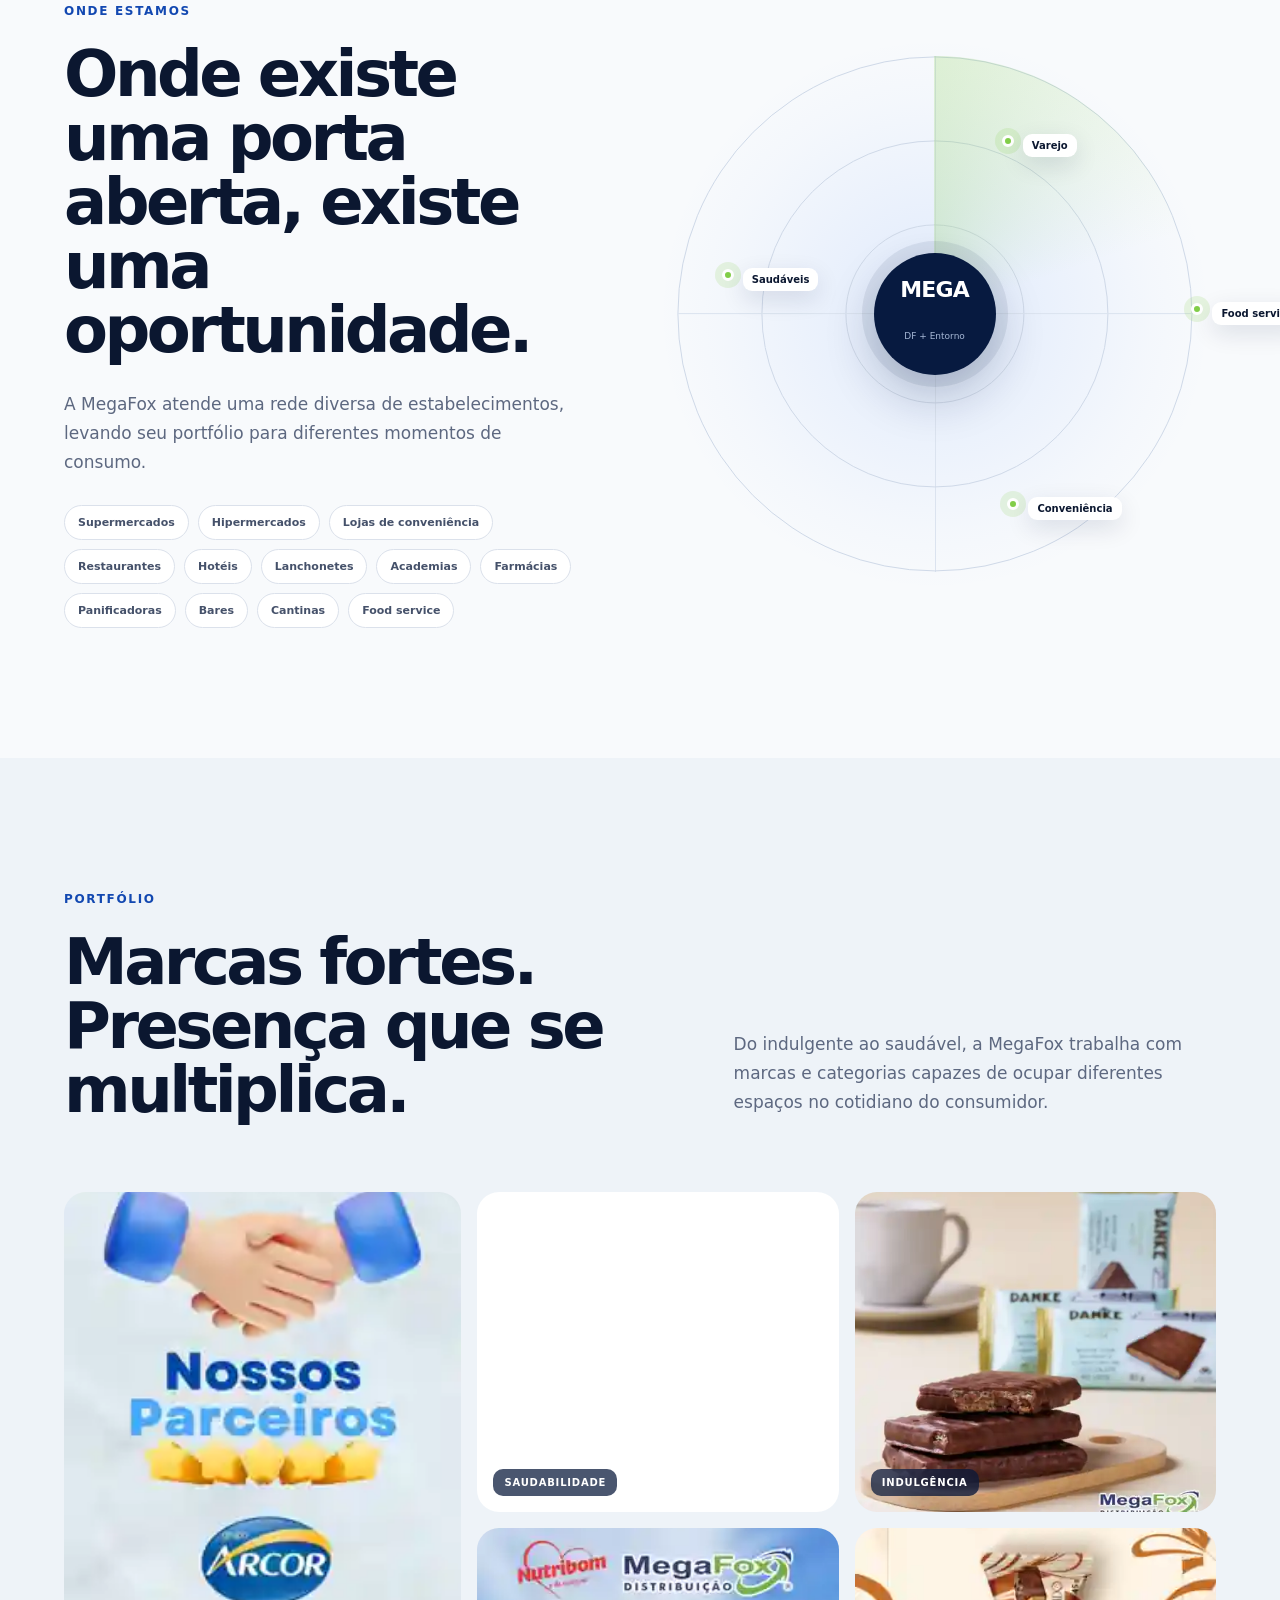
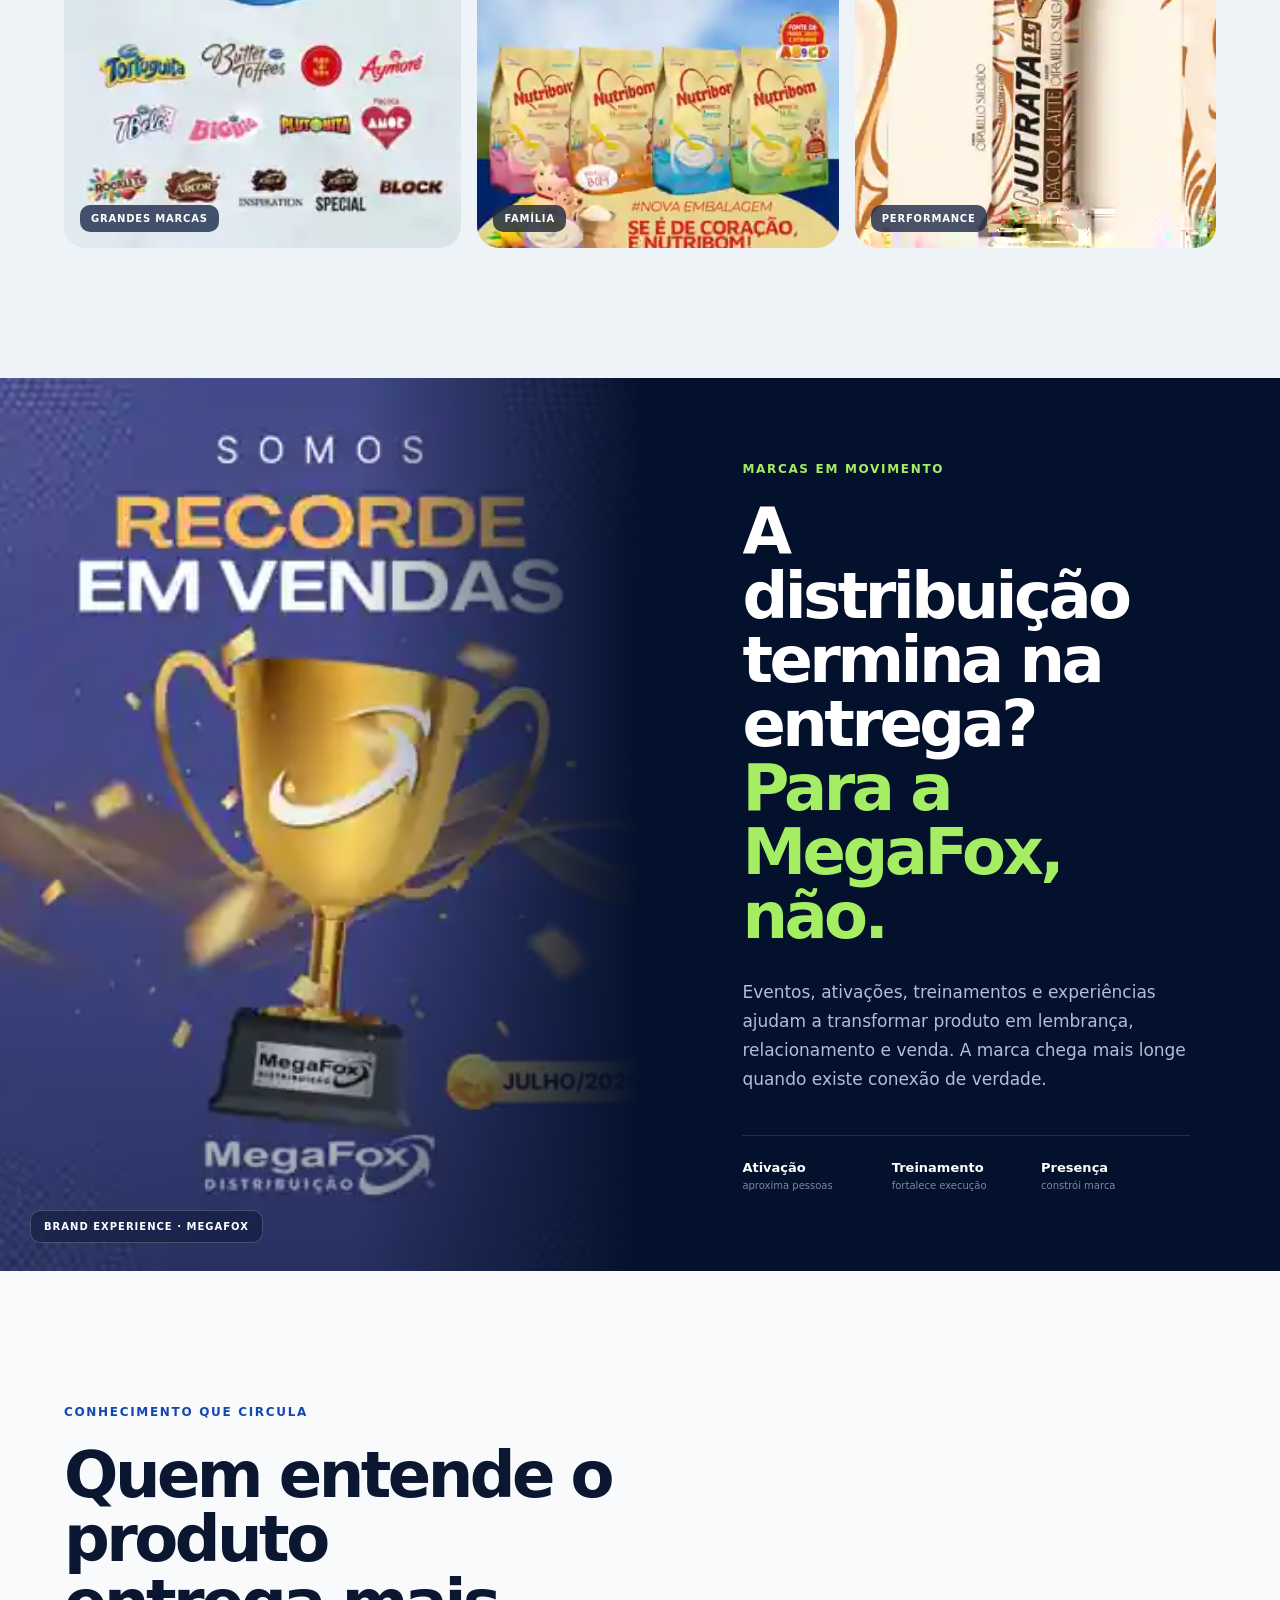
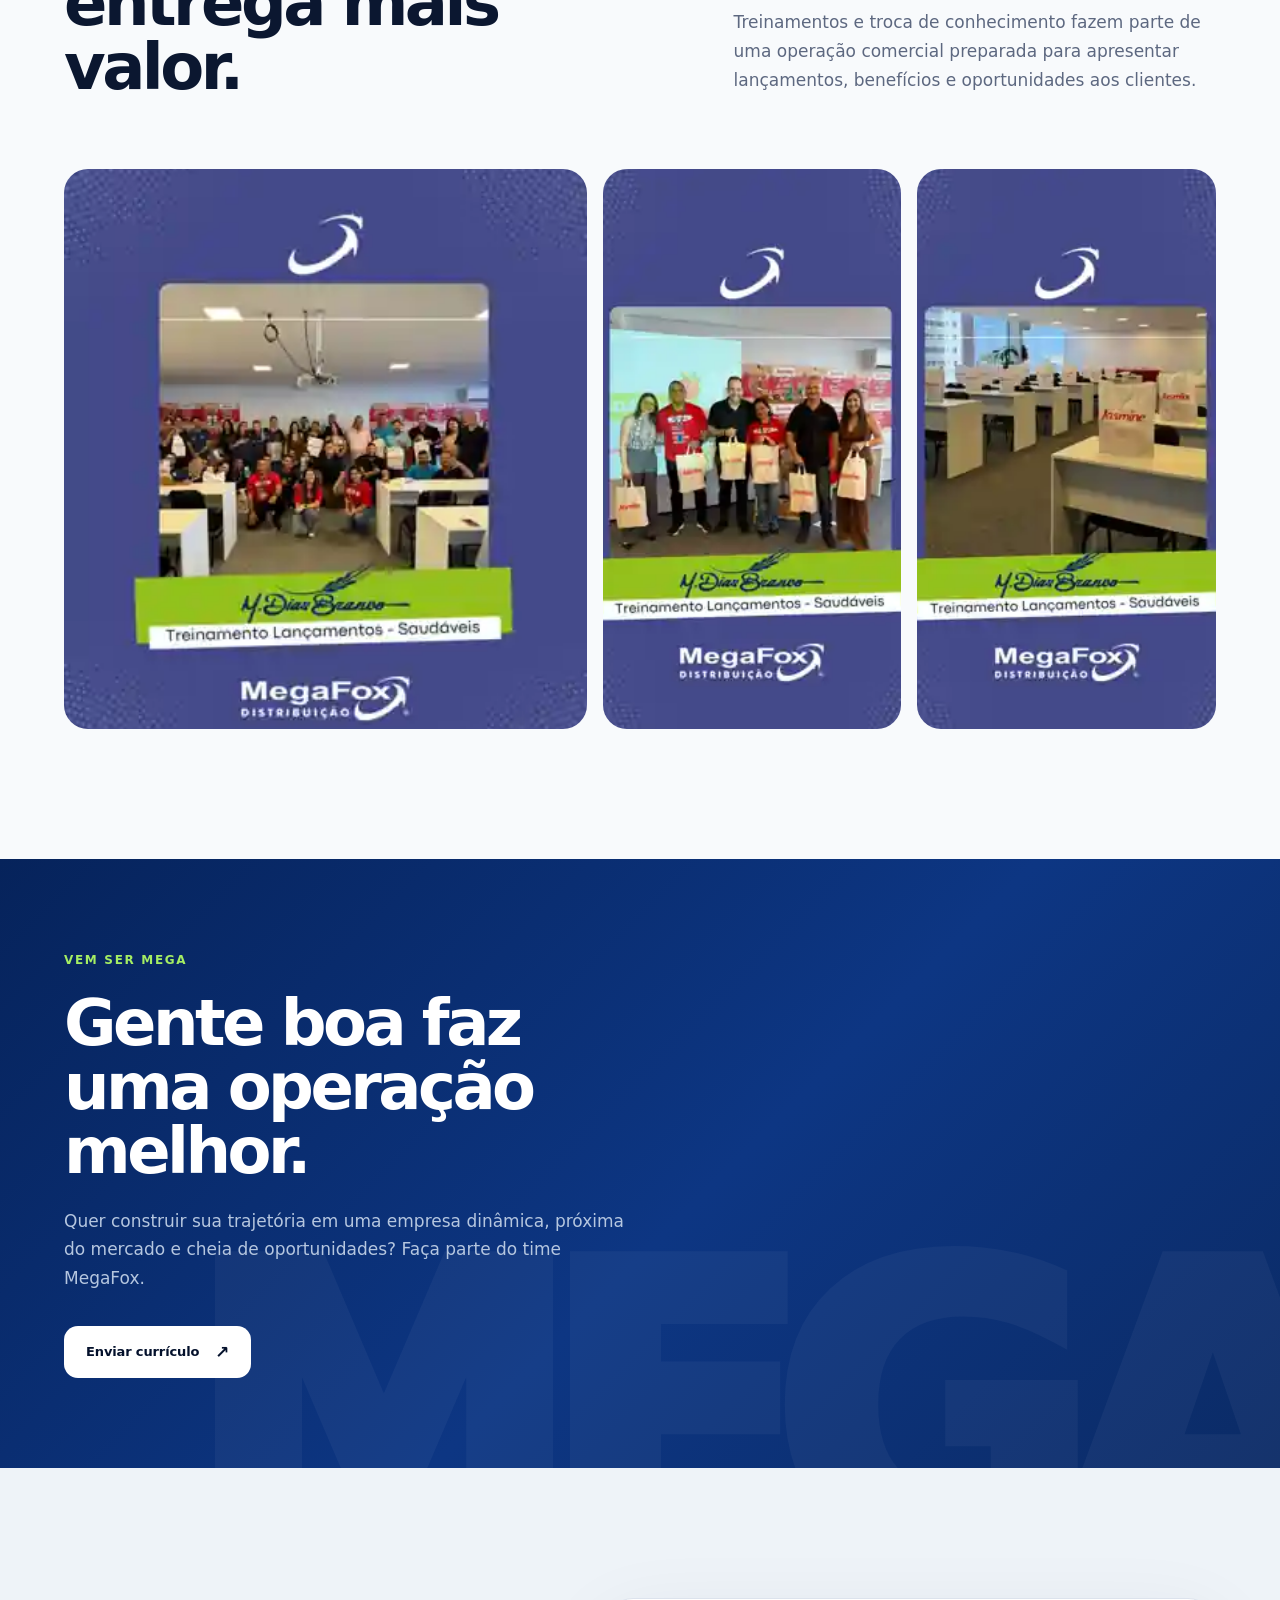
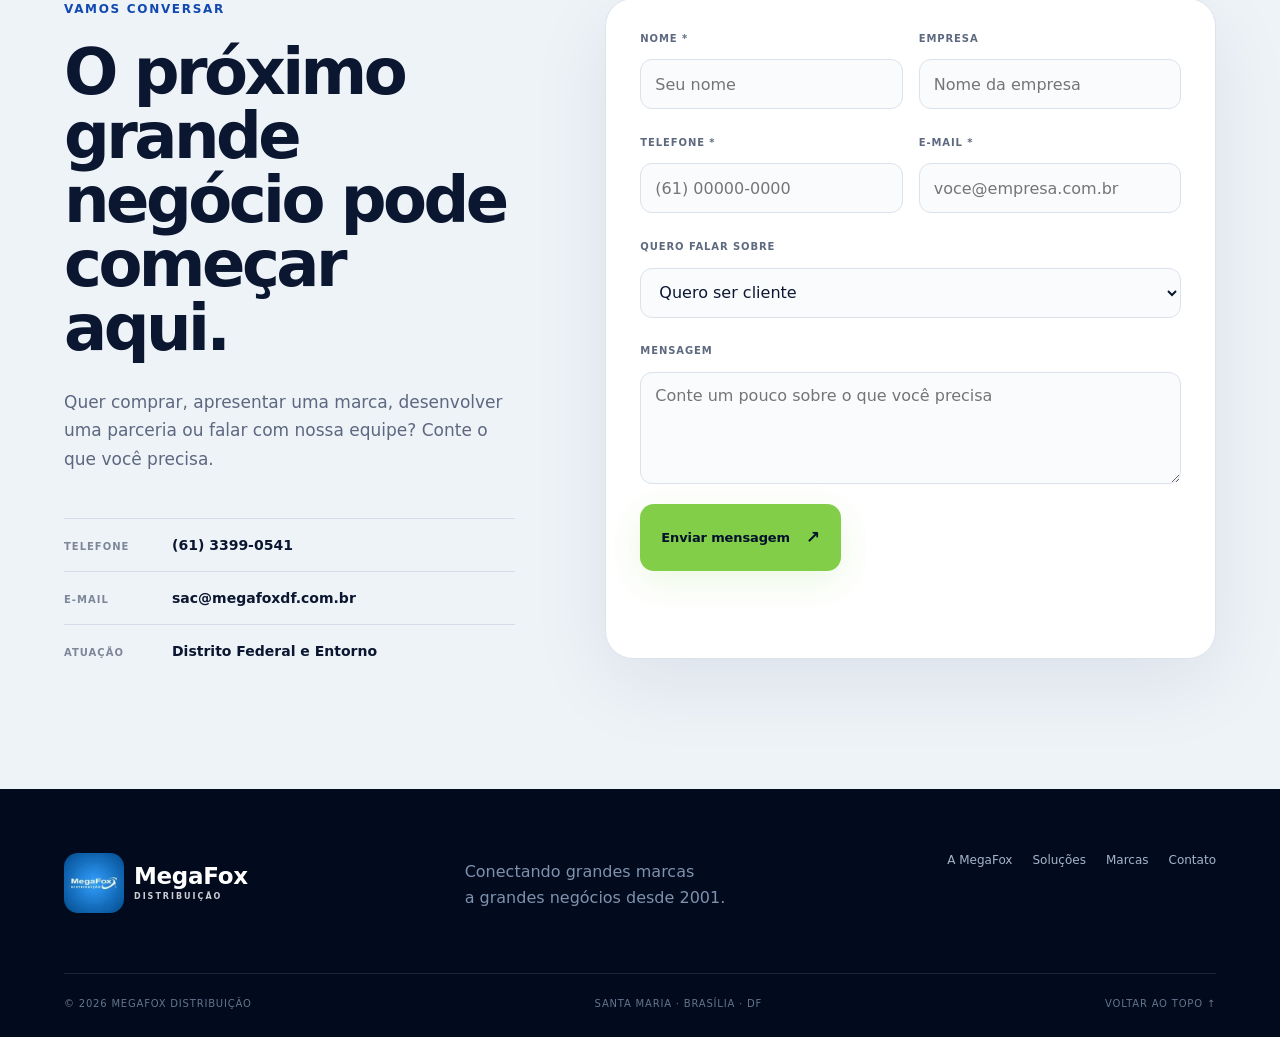
==== commit 390582eb: "fix: restaurar mídias reais da V1 MegaFox" ====
--- a/index.html
+++ b/index.html
@@ -21,48 +21,27 @@
       <span class="brand-wordmark"><strong>MegaFox</strong><small>DISTRIBUIÇÃO</small></span>
     </a>
     <button class="nav-toggle" aria-expanded="false" aria-controls="main-nav" aria-label="Abrir menu"><span></span><span></span></button>
-    <nav id="main-nav" class="main-nav" aria-label="Navegação principal">
-      <a href="#megafox">A MegaFox</a><a href="#solucoes">Soluções</a><a href="#marcas">Marcas</a><a href="#atuacao">Atuação</a><a href="#carreiras">Carreiras</a>
-    </nav>
+    <nav id="main-nav" class="main-nav" aria-label="Navegação principal"><a href="#megafox">A MegaFox</a><a href="#solucoes">Soluções</a><a href="#marcas">Marcas</a><a href="#atuacao">Atuação</a><a href="#carreiras">Carreiras</a></nav>
     <a class="btn btn-header" href="#contato">Fale com a MegaFox <span>↗</span></a>
   </header>
   <main>
     <section class="hero section-dark" aria-labelledby="hero-title">
       <div class="hero-grid-bg" aria-hidden="true"></div><div class="hero-glow hero-glow-a" aria-hidden="true"></div><div class="hero-glow hero-glow-b" aria-hidden="true"></div>
-      <div class="hero-copy reveal">
-        <div class="eyebrow"><span class="pulse-dot"></span> Distribuição para varejo e food service</div>
-        <h1 id="hero-title">Grandes marcas.<br><span>Grandes negócios.</span><br>Uma conexão Mega.</h1>
-        <p class="hero-lead">Há 25 anos aproximando indústria, ponto de venda e consumidor com presença comercial, relacionamento e execução no Distrito Federal e Entorno.</p>
-        <div class="hero-actions"><a class="btn btn-primary" href="#contato">Quero ser cliente <span>↗</span></a><a class="btn btn-ghost" href="#megafox">Conheça a MegaFox <span>↓</span></a></div>
-        <div class="hero-proof" aria-label="Destaques MegaFox"><div><strong>25</strong><span>anos de história</span></div><div><strong>DF</strong><span>e Entorno</span></div><div><strong>B2B</strong><span>varejo + food service</span></div></div>
-      </div>
-      <div class="hero-visual reveal" data-delay="120">
-        <div class="visual-orbit orbit-one" aria-hidden="true"></div><div class="visual-orbit orbit-two" aria-hidden="true"></div>
-        <div class="video-shell"><video autoplay muted loop playsinline preload="metadata" poster="./assets/img/jasmine.webp"></video><div class="video-overlay"></div><div class="video-badge"><span></span> Operação que conecta pessoas e marcas</div></div>
-        <div class="floating-card fc-top"><span class="fc-icon">◎</span><div><strong>Presença</strong><small>onde o cliente está</small></div></div>
-        <div class="floating-card fc-bottom"><span class="fc-icon">↗</span><div><strong>Execução</strong><small>que gera movimento</small></div></div>
-      </div>
+      <div class="hero-copy reveal"><div class="eyebrow"><span class="pulse-dot"></span> Distribuição para varejo e food service</div><h1 id="hero-title">Grandes marcas.<br><span>Grandes negócios.</span><br>Uma conexão Mega.</h1><p class="hero-lead">Há 25 anos aproximando indústria, ponto de venda e consumidor com presença comercial, relacionamento e execução no Distrito Federal e Entorno.</p><div class="hero-actions"><a class="btn btn-primary" href="#contato">Quero ser cliente <span>↗</span></a><a class="btn btn-ghost" href="#megafox">Conheça a MegaFox <span>↓</span></a></div><div class="hero-proof" aria-label="Destaques MegaFox"><div><strong>25</strong><span>anos de história</span></div><div><strong>DF</strong><span>e Entorno</span></div><div><strong>B2B</strong><span>varejo + food service</span></div></div></div>
+      <div class="hero-visual reveal" data-delay="120"><div class="visual-orbit orbit-one" aria-hidden="true"></div><div class="visual-orbit orbit-two" aria-hidden="true"></div><div class="video-shell"><video autoplay muted loop playsinline preload="metadata" poster="./assets/img/treinamento-2.webp"></video><div class="video-overlay"></div><div class="video-badge"><span></span> Operação que conecta pessoas e marcas</div></div><div class="floating-card fc-top"><span class="fc-icon">◎</span><div><strong>Presença</strong><small>onde o cliente está</small></div></div><div class="floating-card fc-bottom"><span class="fc-icon">↗</span><div><strong>Execução</strong><small>que gera movimento</small></div></div></div>
       <div class="scroll-cue" aria-hidden="true"><span></span> descubra</div>
     </section>
-    <section class="trust-strip" aria-label="Marcas do portfólio MegaFox">
-      <div class="trust-label">Um portfólio que fala por si</div><div class="ticker" aria-hidden="true"><div class="ticker-track"><span>ARCOR</span><i>•</i><span>JASMINE</span><i>•</i><span>FIT FOOD</span><i>•</i><span>FINI</span><i>•</i><span>BANANA BRASIL</span><i>•</i><span>COPRA</span><i>•</i><span>SOCOCO</span><i>•</i><span>NUTRY</span><i>•</i><span>NUTRIBOM</span><i>•</i><span>DANKE</span><i>•</i><span>ARCOR</span><i>•</i><span>JASMINE</span><i>•</i><span>FIT FOOD</span><i>•</i><span>FINI</span><i>•</i><span>BANANA BRASIL</span><i>•</i><span>COPRA</span><i>•</i><span>SOCOCO</span><i>•</i><span>NUTRY</span><i>•</i><span>NUTRIBOM</span><i>•</i><span>DANKE</span><i>•</i></div></div>
-    </section>
-    <section class="story section-light" id="megafox">
-      <div class="section-head reveal"><div><span class="kicker">A MegaFox</span><h2>Começou em casa.<br>Virou referência.</h2></div><p>Em 2001, uma distribuidora de balas e pirulitos nascia com uma ambição simples: fazer um trabalho sério, próximo e consistente. O crescimento transformou a operação, mas não o princípio.</p></div>
-      <div class="story-layout"><article class="story-feature reveal"><div class="story-year">2001</div><h3>Uma história construída<br>relacionamento por relacionamento.</h3><p>Da primeira operação à presença em diferentes canais do DF e Entorno, a MegaFox cresceu apostando em serviço, parceria, profissionalismo e competitividade.</p><a class="text-link" href="#contato">Construa negócios com a MegaFox <span>↗</span></a></article><div class="timeline reveal" data-delay="100"><div class="timeline-line"><span></span></div><div class="timeline-item active"><strong>2001</strong><span>Início da história MegaFox</span></div><div class="timeline-item"><strong>Expansão</strong><span>Novos canais, marcas e oportunidades</span></div><div class="timeline-item"><strong>Hoje</strong><span>Distribuição para varejo e food service</span></div><div class="timeline-item"><strong>Próximo</strong><span>Mais tecnologia, presença e conexão</span></div></div></div>
-    </section>
-    <section class="solutions section-blue" id="solucoes">
-      <div class="section-head inverse reveal"><div><span class="kicker">Nosso jeito de distribuir</span><h2>Mais do que entregar.<br><span>Fazer acontecer.</span></h2></div><p>Distribuição eficiente nasce da combinação entre portfólio, equipe, execução e relacionamento. É aí que a MegaFox transforma produto em presença de mercado.</p></div>
-      <div class="solution-grid"><article class="solution-card reveal"><span class="card-index">01</span><div class="solution-icon">⌁</div><h3>Cobertura comercial</h3><p>Relacionamento próximo para conectar produtos aos canais certos e gerar oportunidades consistentes de venda.</p><span class="card-line"></span></article><article class="solution-card reveal" data-delay="80"><span class="card-index">02</span><div class="solution-icon">◫</div><h3>Execução no ponto de venda</h3><p>Presença, exposição e acompanhamento para que as marcas tenham mais força onde a decisão de compra acontece.</p><span class="card-line"></span></article><article class="solution-card reveal" data-delay="160"><span class="card-index">03</span><div class="solution-icon">↗</div><h3>Desenvolvimento de marcas</h3><p>Treinamentos, ativações e lançamentos que aproximam equipe, cliente, indústria e consumidor.</p><span class="card-line"></span></article><article class="solution-card reveal" data-delay="240"><span class="card-index">04</span><div class="solution-icon">◎</div><h3>Parceria de longo prazo</h3><p>Atendimento profissional e transparente para construir relações comerciais que crescem com o tempo.</p><span class="card-line"></span></article></div>
-    </section>
+    <section class="trust-strip" aria-label="Marcas do portfólio MegaFox"><div class="trust-label">Um portfólio que fala por si</div><div class="ticker" aria-hidden="true"><div class="ticker-track"><span>ARCOR</span><i>•</i><span>JASMINE</span><i>•</i><span>FIT FOOD</span><i>•</i><span>FINI</span><i>•</i><span>BANANA BRASIL</span><i>•</i><span>COPRA</span><i>•</i><span>SOCOCO</span><i>•</i><span>NUTRY</span><i>•</i><span>NUTRIBOM</span><i>•</i><span>DANKE</span><i>•</i><span>ARCOR</span><i>•</i><span>JASMINE</span><i>•</i><span>FIT FOOD</span><i>•</i><span>FINI</span><i>•</i><span>BANANA BRASIL</span><i>•</i><span>COPRA</span><i>•</i><span>SOCOCO</span><i>•</i><span>NUTRY</span><i>•</i><span>NUTRIBOM</span><i>•</i><span>DANKE</span><i>•</i></div></div></section>
+    <section class="story section-light" id="megafox"><div class="section-head reveal"><div><span class="kicker">A MegaFox</span><h2>Começou em casa.<br>Virou referência.</h2></div><p>Em 2001, uma distribuidora de balas e pirulitos nascia com uma ambição simples: fazer um trabalho sério, próximo e consistente. O crescimento transformou a operação, mas não o princípio.</p></div><div class="story-layout"><article class="story-feature reveal"><div class="story-year">2001</div><h3>Uma história construída<br>relacionamento por relacionamento.</h3><p>Da primeira operação à presença em diferentes canais do DF e Entorno, a MegaFox cresceu apostando em serviço, parceria, profissionalismo e competitividade.</p><a class="text-link" href="#contato">Construa negócios com a MegaFox <span>↗</span></a></article><div class="timeline reveal" data-delay="100"><div class="timeline-line"><span></span></div><div class="timeline-item active"><strong>2001</strong><span>Início da história MegaFox</span></div><div class="timeline-item"><strong>Expansão</strong><span>Novos canais, marcas e oportunidades</span></div><div class="timeline-item"><strong>Hoje</strong><span>Distribuição para varejo e food service</span></div><div class="timeline-item"><strong>Próximo</strong><span>Mais tecnologia, presença e conexão</span></div></div></div></section>
+    <section class="solutions section-blue" id="solucoes"><div class="section-head inverse reveal"><div><span class="kicker">Nosso jeito de distribuir</span><h2>Mais do que entregar.<br><span>Fazer acontecer.</span></h2></div><p>Distribuição eficiente nasce da combinação entre portfólio, equipe, execução e relacionamento. É aí que a MegaFox transforma produto em presença de mercado.</p></div><div class="solution-grid"><article class="solution-card reveal"><span class="card-index">01</span><div class="solution-icon">⌁</div><h3>Cobertura comercial</h3><p>Relacionamento próximo para conectar produtos aos canais certos e gerar oportunidades consistentes de venda.</p><span class="card-line"></span></article><article class="solution-card reveal" data-delay="80"><span class="card-index">02</span><div class="solution-icon">◫</div><h3>Execução no ponto de venda</h3><p>Presença, exposição e acompanhamento para que as marcas tenham mais força onde a decisão de compra acontece.</p><span class="card-line"></span></article><article class="solution-card reveal" data-delay="160"><span class="card-index">03</span><div class="solution-icon">↗</div><h3>Desenvolvimento de marcas</h3><p>Treinamentos, ativações e lançamentos que aproximam equipe, cliente, indústria e consumidor.</p><span class="card-line"></span></article><article class="solution-card reveal" data-delay="240"><span class="card-index">04</span><div class="solution-icon">◎</div><h3>Parceria de longo prazo</h3><p>Atendimento profissional e transparente para construir relações comerciais que crescem com o tempo.</p><span class="card-line"></span></article></div></section>
     <section class="channels section-light" id="atuacao"><div class="channels-copy reveal"><span class="kicker">Onde estamos</span><h2>Onde existe uma porta aberta, existe uma oportunidade.</h2><p>A MegaFox atende uma rede diversa de estabelecimentos, levando seu portfólio para diferentes momentos de consumo.</p><div class="channel-pills"><span>Supermercados</span><span>Hipermercados</span><span>Lojas de conveniência</span><span>Restaurantes</span><span>Hotéis</span><span>Lanchonetes</span><span>Academias</span><span>Farmácias</span><span>Panificadoras</span><span>Bares</span><span>Cantinas</span><span>Food service</span></div></div><div class="channels-visual reveal" data-delay="120"><div class="radar"><div class="radar-ring r1"></div><div class="radar-ring r2"></div><div class="radar-ring r3"></div><div class="radar-sweep"></div><div class="radar-center"><strong>MEGA</strong><span>DF + Entorno</span></div><div class="radar-dot d1"><span>Varejo</span></div><div class="radar-dot d2"><span>Food service</span></div><div class="radar-dot d3"><span>Conveniência</span></div><div class="radar-dot d4"><span>Saudáveis</span></div></div></div></section>
-    <section class="brands section-offwhite" id="marcas"><div class="section-head reveal"><div><span class="kicker">Portfólio</span><h2>Marcas fortes.<br>Presença que se multiplica.</h2></div><p>Do indulgente ao saudável, a MegaFox trabalha com marcas e categorias capazes de ocupar diferentes espaços no cotidiano do consumidor.</p></div><div class="brand-gallery"><figure class="brand-tile tall reveal"><img src="./assets/img/jasmine.webp" alt="Marcas parceiras Arcor distribuídas pela MegaFox" loading="lazy"><figcaption>Grandes marcas</figcaption></figure><figure class="brand-tile reveal" data-delay="60"><img src="./assets/img/jasmine.webp" alt="Produtos Jasmine disponíveis na MegaFox" loading="lazy"><figcaption>Saudabilidade</figcaption></figure><figure class="brand-tile reveal" data-delay="120"><img src="./assets/img/jasmine.webp" alt="Produto Danke distribuído pela MegaFox" loading="lazy"><figcaption>Indulgência</figcaption></figure><figure class="brand-tile reveal" data-delay="180"><img src="./assets/img/jasmine.webp" alt="Produtos Nutribom distribuídos pela MegaFox" loading="lazy"><figcaption>Família</figcaption></figure><figure class="brand-tile reveal" data-delay="240"><img src="./assets/img/jasmine.webp" alt="Produto Nutrata distribuído pela MegaFox" loading="lazy"><figcaption>Performance</figcaption></figure></div></section>
-    <section class="activation section-dark"><div class="activation-media reveal"><video autoplay muted loop playsinline preload="metadata" poster="./assets/img/jasmine.webp"></video><div class="activation-gradient"></div><div class="media-label">Brand experience · MegaFox</div></div><div class="activation-copy reveal" data-delay="120"><span class="kicker light">Marcas em movimento</span><h2>A distribuição termina na entrega?<br><span>Para a MegaFox, não.</span></h2><p>Eventos, ativações, treinamentos e experiências ajudam a transformar produto em lembrança, relacionamento e venda. A marca chega mais longe quando existe conexão de verdade.</p><div class="activation-stats"><div><strong>Ativação</strong><span>aproxima pessoas</span></div><div><strong>Treinamento</strong><span>fortalece execução</span></div><div><strong>Presença</strong><span>constrói marca</span></div></div></div></section>
-    <section class="people section-light"><div class="section-head reveal"><div><span class="kicker">Conhecimento que circula</span><h2>Quem entende o produto<br>entrega mais valor.</h2></div><p>Treinamentos e troca de conhecimento fazem parte de uma operação comercial preparada para apresentar lançamentos, benefícios e oportunidades aos clientes.</p></div><div class="people-grid"><div class="people-main reveal"><video autoplay muted loop playsinline preload="metadata" poster="./assets/img/jasmine.webp"></video></div><img class="people-photo reveal" data-delay="80" src="./assets/img/jasmine.webp" alt="Equipe MegaFox em treinamento" loading="lazy"><img class="people-photo reveal" data-delay="140" src="./assets/img/jasmine.webp" alt="Treinamento de produtos na MegaFox" loading="lazy"></div></section>
+    <section class="brands section-offwhite" id="marcas"><div class="section-head reveal"><div><span class="kicker">Portfólio</span><h2>Marcas fortes.<br>Presença que se multiplica.</h2></div><p>Do indulgente ao saudável, a MegaFox trabalha com marcas e categorias capazes de ocupar diferentes espaços no cotidiano do consumidor.</p></div><div class="brand-gallery"><figure class="brand-tile tall reveal"><img src="./assets/img/parceiros-arcor.webp" alt="Marcas parceiras Arcor distribuídas pela MegaFox" loading="lazy"><figcaption>Grandes marcas</figcaption></figure><figure class="brand-tile reveal" data-delay="60"><img src="./assets/img/jasmine.webp" alt="Produtos Jasmine disponíveis na MegaFox" loading="lazy"><figcaption>Saudabilidade</figcaption></figure><figure class="brand-tile reveal" data-delay="120"><img src="./assets/img/danke.webp" alt="Produto Danke distribuído pela MegaFox" loading="lazy"><figcaption>Indulgência</figcaption></figure><figure class="brand-tile reveal" data-delay="180"><img src="./assets/img/nutribom.webp" alt="Produtos Nutribom distribuídos pela MegaFox" loading="lazy"><figcaption>Família</figcaption></figure><figure class="brand-tile reveal" data-delay="240"><img src="./assets/img/nutrata.webp" alt="Produto Nutrata distribuído pela MegaFox" loading="lazy"><figcaption>Performance</figcaption></figure></div></section>
+    <section class="activation section-dark"><div class="activation-media reveal"><video autoplay muted loop playsinline preload="metadata" poster="./assets/img/recorde-vendas.webp"></video><div class="activation-gradient"></div><div class="media-label">Brand experience · MegaFox</div></div><div class="activation-copy reveal" data-delay="120"><span class="kicker light">Marcas em movimento</span><h2>A distribuição termina na entrega?<br><span>Para a MegaFox, não.</span></h2><p>Eventos, ativações, treinamentos e experiências ajudam a transformar produto em lembrança, relacionamento e venda. A marca chega mais longe quando existe conexão de verdade.</p><div class="activation-stats"><div><strong>Ativação</strong><span>aproxima pessoas</span></div><div><strong>Treinamento</strong><span>fortalece execução</span></div><div><strong>Presença</strong><span>constrói marca</span></div></div></div></section>
+    <section class="people section-light"><div class="section-head reveal"><div><span class="kicker">Conhecimento que circula</span><h2>Quem entende o produto<br>entrega mais valor.</h2></div><p>Treinamentos e troca de conhecimento fazem parte de uma operação comercial preparada para apresentar lançamentos, benefícios e oportunidades aos clientes.</p></div><div class="people-grid"><div class="people-main reveal"><video autoplay muted loop playsinline preload="metadata" poster="./assets/img/treinamento-1.webp"></video></div><img class="people-photo reveal" data-delay="80" src="./assets/img/treinamento-2.webp" alt="Equipe MegaFox em treinamento" loading="lazy"><img class="people-photo reveal" data-delay="140" src="./assets/img/treinamento-3.webp" alt="Treinamento de produtos na MegaFox" loading="lazy"></div></section>
     <section class="careers section-blue" id="carreiras"><div class="careers-copy reveal"><span class="kicker light">Vem ser Mega</span><h2>Gente boa faz<br>uma operação melhor.</h2><p>Quer construir sua trajetória em uma empresa dinâmica, próxima do mercado e cheia de oportunidades? Faça parte do time MegaFox.</p><a class="btn btn-white" href="mailto:vagas@megafoxdf.com.br">Enviar currículo <span>↗</span></a></div><div class="careers-word reveal" data-delay="100" aria-hidden="true">MEGA</div></section>
     <section class="contact section-offwhite" id="contato"><div class="contact-copy reveal"><span class="kicker">Vamos conversar</span><h2>O próximo grande negócio pode começar aqui.</h2><p>Quer comprar, apresentar uma marca, desenvolver uma parceria ou falar com nossa equipe? Conte o que você precisa.</p><div class="contact-details"><div><small>Telefone</small><a href="tel:+556133990541">(61) 3399-0541</a></div><div><small>E-mail</small><a href="mailto:sac@megafoxdf.com.br">sac@megafoxdf.com.br</a></div><div><small>Atuação</small><span>Distrito Federal e Entorno</span></div></div></div><form class="contact-form reveal" data-delay="120" id="contact-form" novalidate><input class="hp" type="text" name="website" tabindex="-1" autocomplete="off" aria-hidden="true"><div class="field-row"><label><span>Nome *</span><input type="text" name="name" autocomplete="name" required maxlength="100" placeholder="Seu nome"></label><label><span>Empresa</span><input type="text" name="company" autocomplete="organization" maxlength="120" placeholder="Nome da empresa"></label></div><div class="field-row"><label><span>Telefone *</span><input type="tel" name="phone" autocomplete="tel" required maxlength="30" placeholder="(61) 00000-0000"></label><label><span>E-mail *</span><input type="email" name="email" autocomplete="email" required maxlength="140" placeholder="voce@empresa.com.br"></label></div><label><span>Quero falar sobre</span><select name="interest"><option value="ser-cliente">Quero ser cliente</option><option value="ser-fornecedor">Quero apresentar uma marca</option><option value="parceria">Parcerias e ações</option><option value="outro">Outro assunto</option></select></label><label><span>Mensagem</span><textarea name="message" rows="4" maxlength="1000" placeholder="Conte um pouco sobre o que você precisa"></textarea></label><button class="btn btn-primary submit-btn" type="submit">Enviar mensagem <span>↗</span></button><p class="form-status" id="form-status" role="status" aria-live="polite"></p></form></section>
   </main>
   <footer class="site-footer"><div class="footer-top"><a class="brand footer-brand" href="#topo"><img src="./assets/img/logo.webp" alt="" /><span class="brand-wordmark"><strong>MegaFox</strong><small>DISTRIBUIÇÃO</small></span></a><p>Conectando grandes marcas<br>a grandes negócios desde 2001.</p><div class="footer-links"><a href="#megafox">A MegaFox</a><a href="#solucoes">Soluções</a><a href="#marcas">Marcas</a><a href="#contato">Contato</a></div></div><div class="footer-bottom"><span>© <span id="year"></span> MegaFox Distribuição</span><span>Santa Maria · Brasília · DF</span><a href="#topo">Voltar ao topo ↑</a></div></footer>
   <script src="./assets/js/app.js" defer></script>
 </body>
-</html>
+</html>
